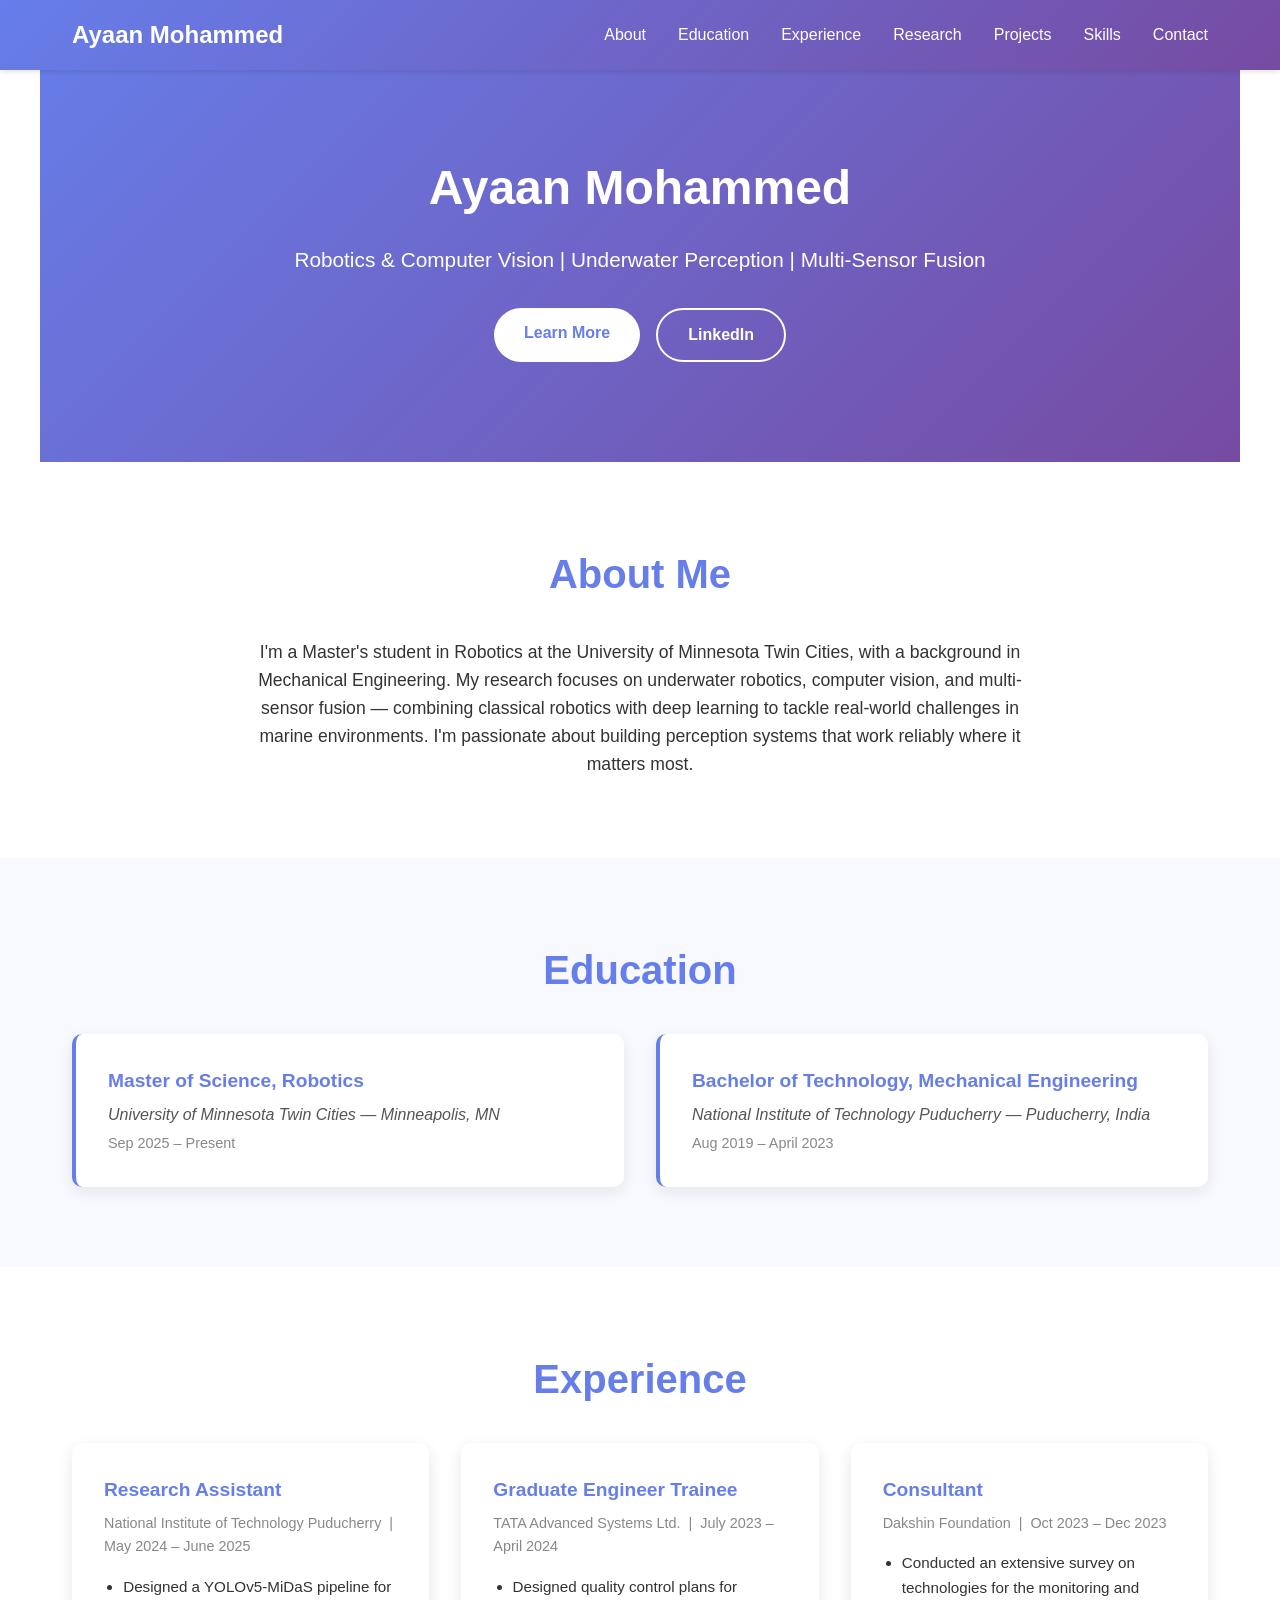
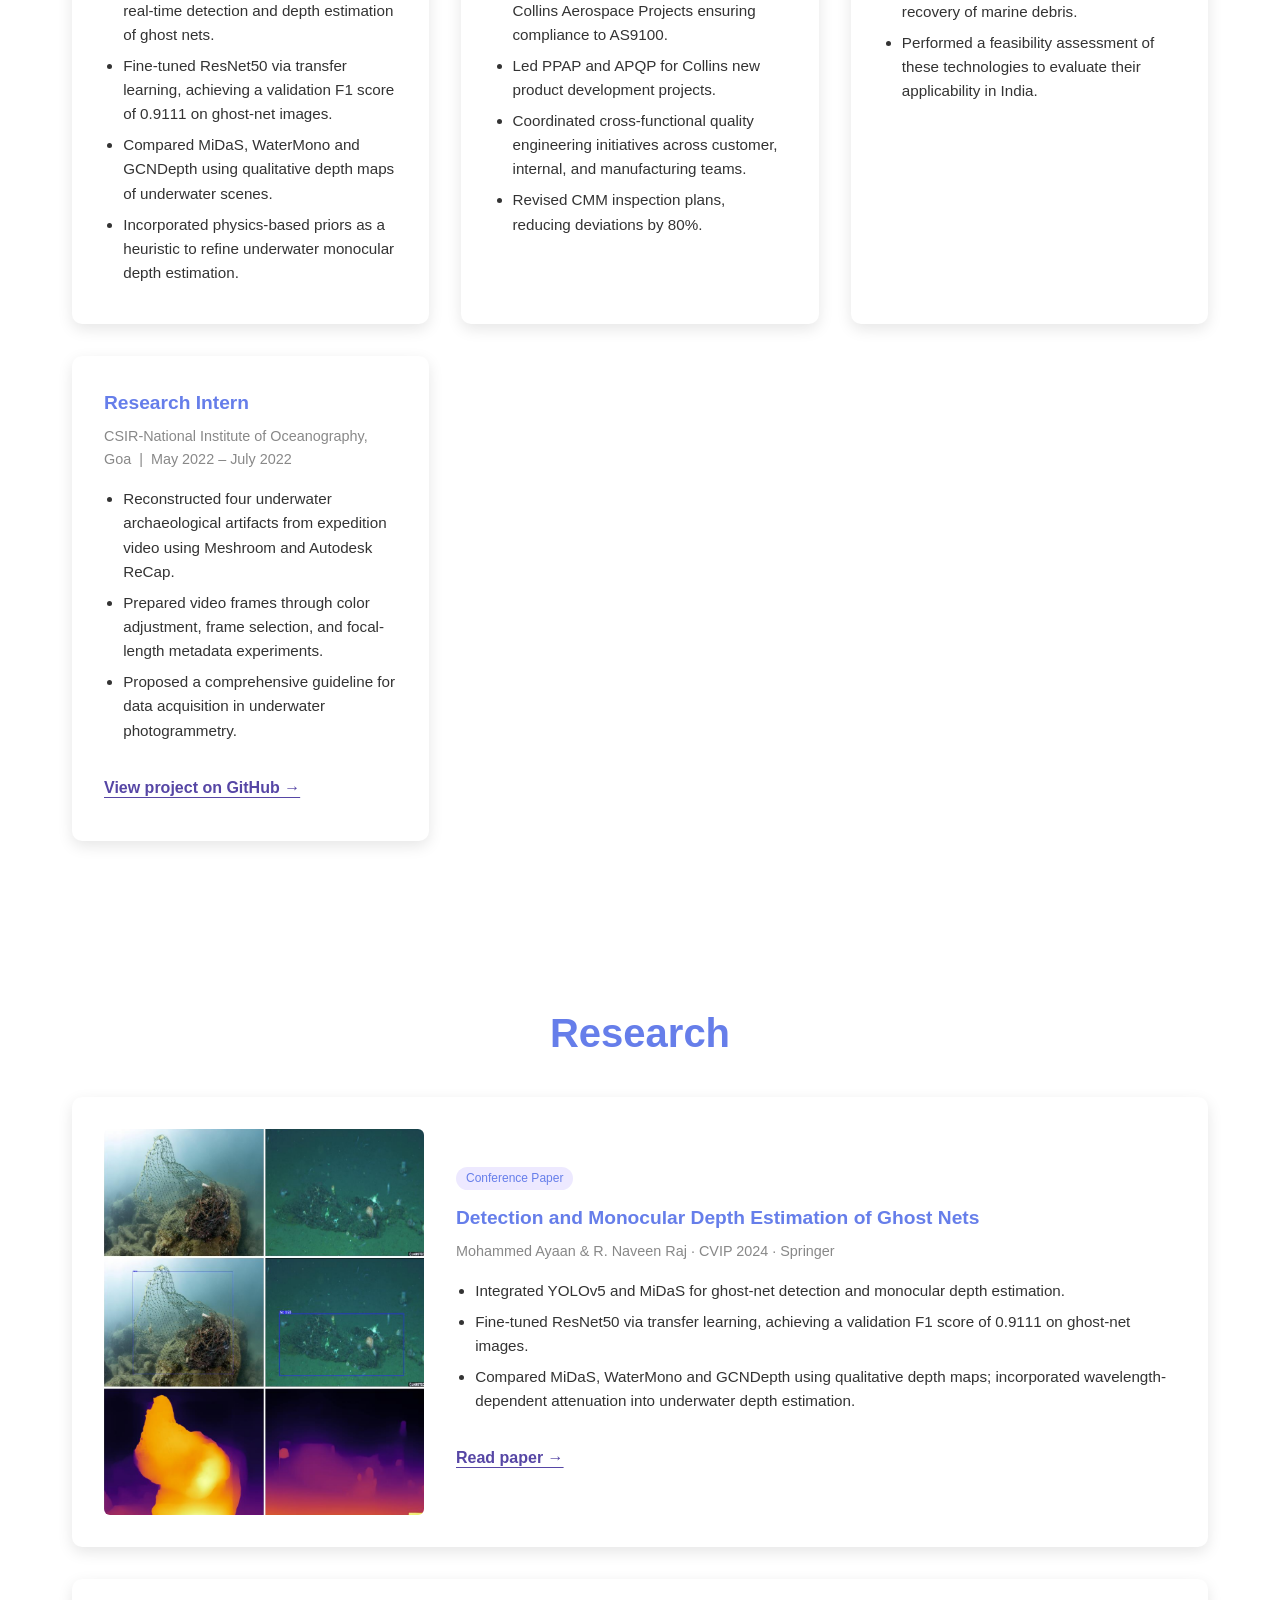
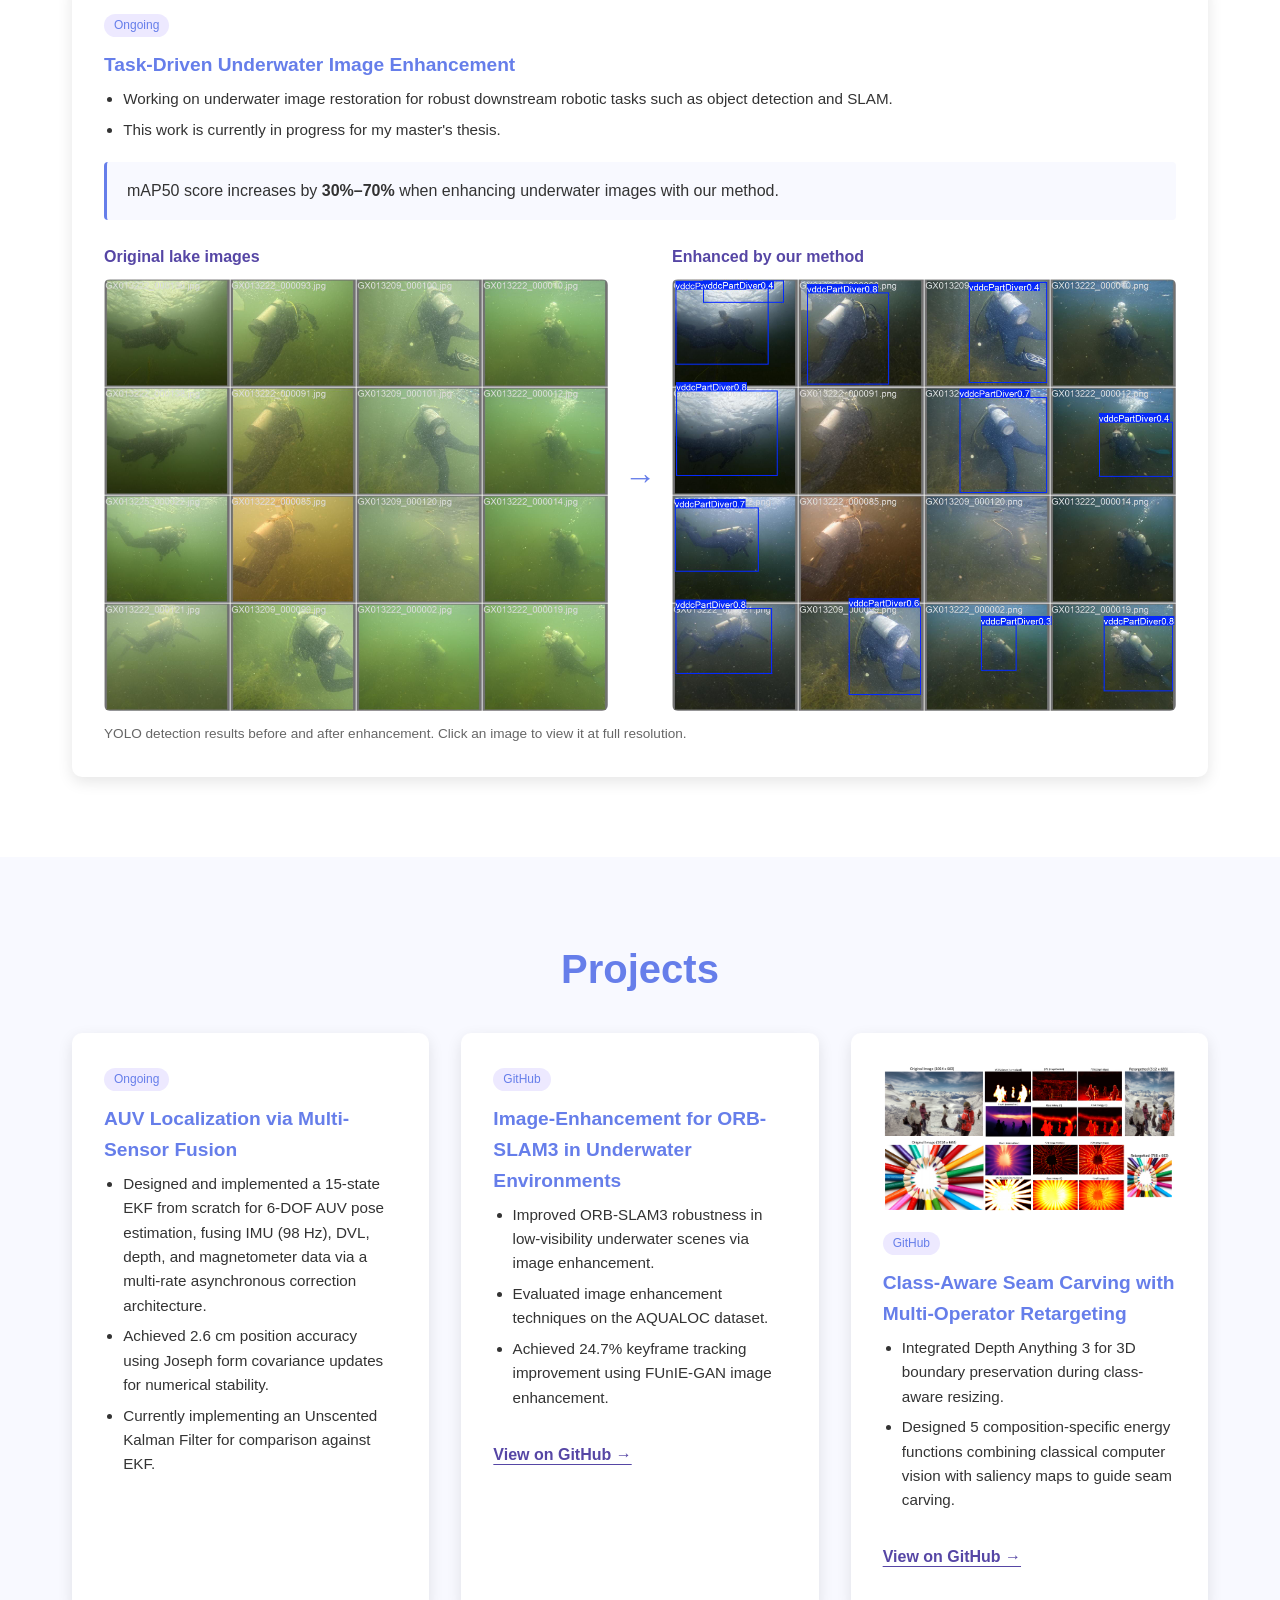
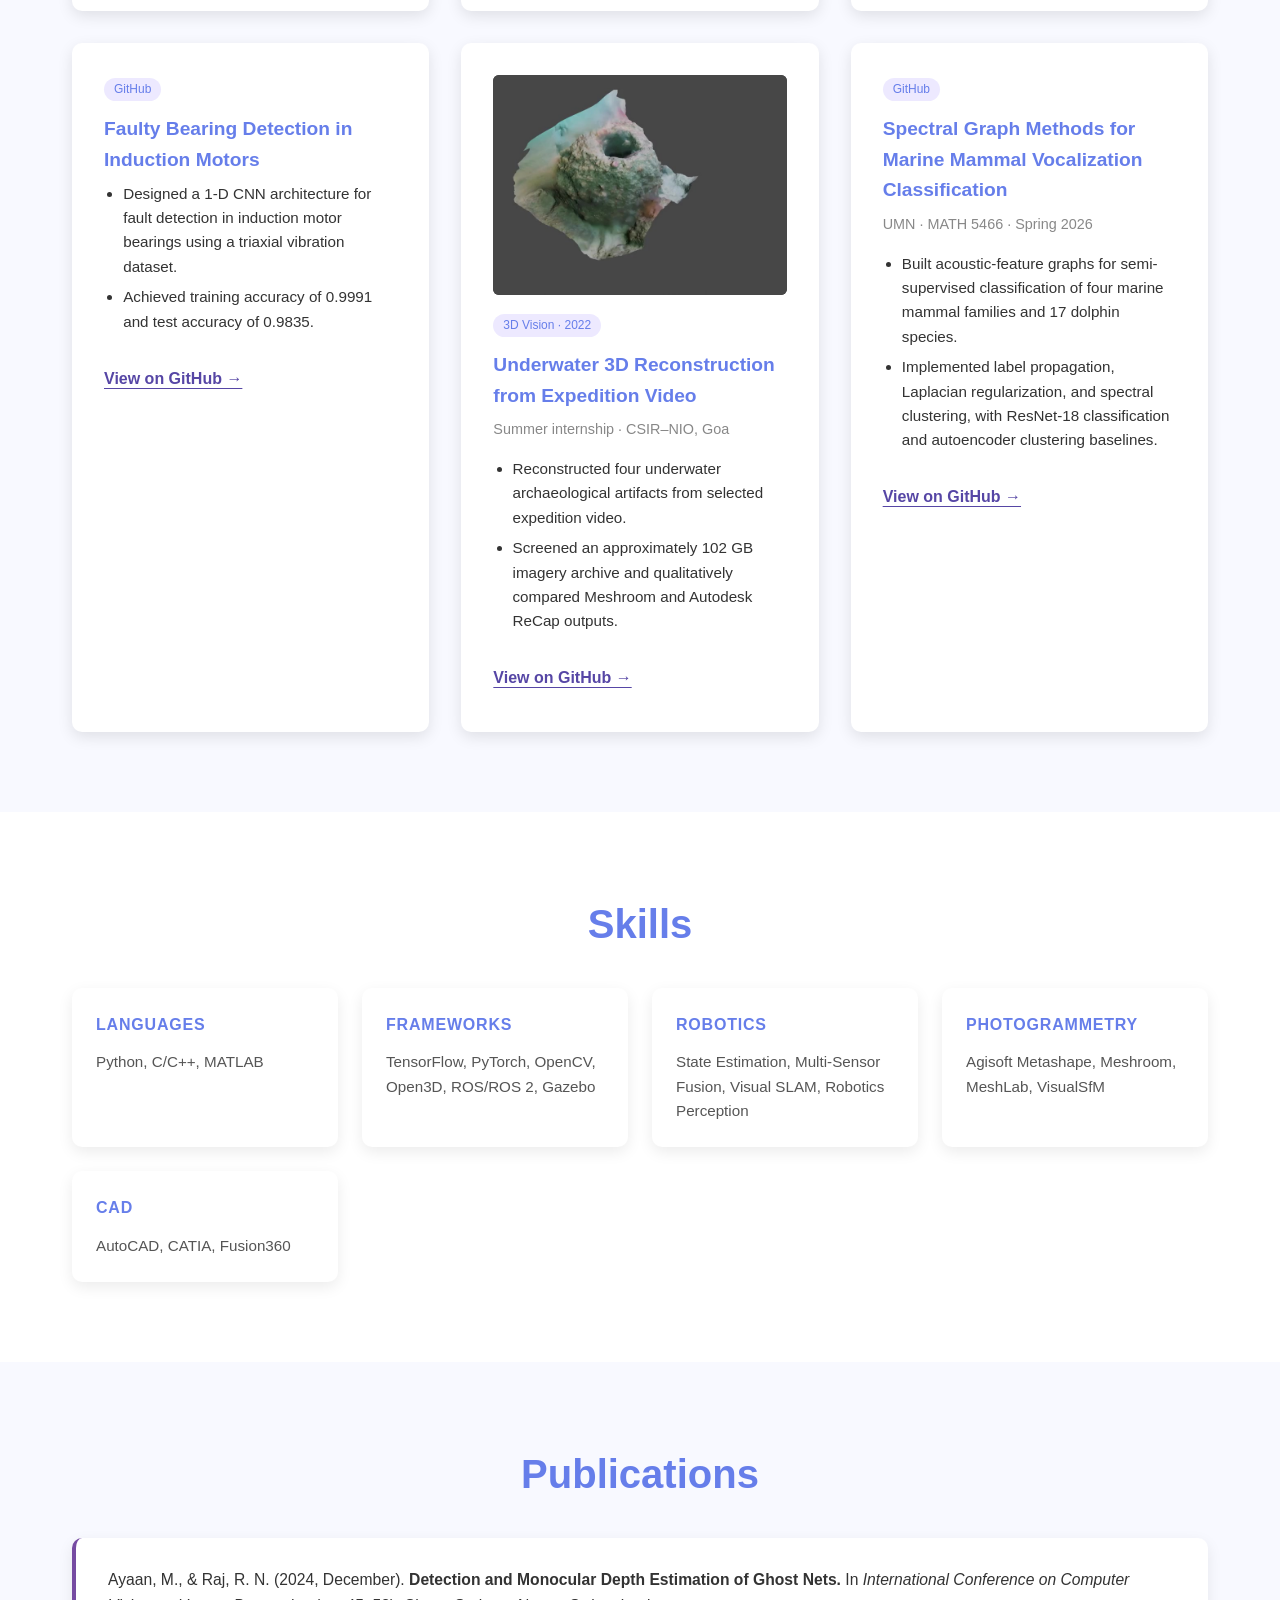
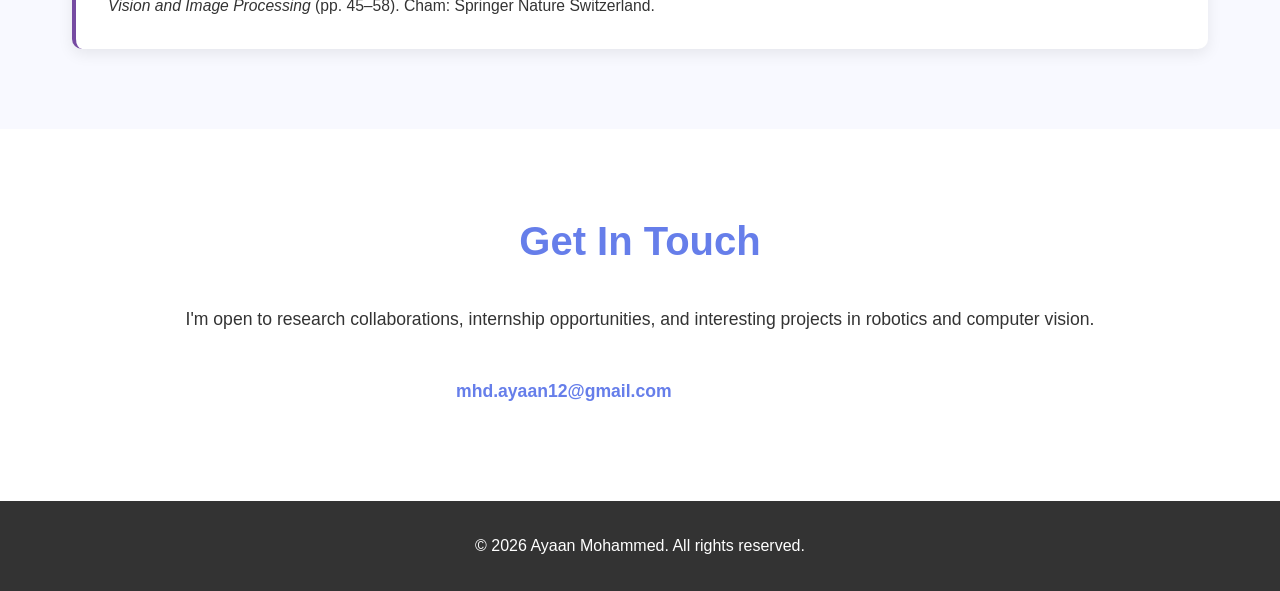
==== index.html @ 22fb7de9 "Show lake image enhancement comparison and reported mAP50 improvement" ====
<!DOCTYPE html>
<html lang="en">
<head>
    <meta charset="UTF-8">
    <meta name="viewport" content="width=device-width, initial-scale=1.0">
    <title>Ayaan Mohammed | Robotics & Computer Vision</title>
    <style>
        * {
            margin: 0;
            padding: 0;
            box-sizing: border-box;
        }

        body {
            font-family: 'Segoe UI', Tahoma, Geneva, Verdana, sans-serif;
            line-height: 1.6;
            color: #333;
        }

        header {
            background: linear-gradient(135deg, #667eea 0%, #764ba2 100%);
            color: white;
            padding: 1rem 0;
            position: fixed;
            width: 100%;
            top: 0;
            z-index: 1000;
            box-shadow: 0 2px 5px rgba(0,0,0,0.1);
        }

        nav {
            display: flex;
            justify-content: space-between;
            align-items: center;
            gap: 2rem;
            max-width: 1200px;
            margin: 0 auto;
            padding: 0 2rem;
        }

        .logo {
            font-size: 1.5rem;
            font-weight: bold;
            flex-shrink: 0;
        }

        nav ul {
            display: flex;
            flex-wrap: wrap;
            justify-content: flex-end;
            list-style: none;
            gap: 0.5rem 2rem;
        }

        nav a {
            color: white;
            text-decoration: none;
            transition: opacity 0.3s;
        }

        nav a:hover {
            opacity: 0.8;
        }

        .hero {
            background: linear-gradient(135deg, #667eea 0%, #764ba2 100%);
            color: white;
            padding: 150px 2rem 100px;
            text-align: center;
        }

        .hero h1 {
            font-size: 3rem;
            margin-bottom: 1rem;
            animation: fadeInUp 1s;
        }

        .hero p {
            font-size: 1.3rem;
            margin-bottom: 2rem;
            animation: fadeInUp 1s 0.2s both;
        }

        .hero-links {
            display: flex;
            justify-content: center;
            gap: 1rem;
            flex-wrap: wrap;
            animation: fadeInUp 1s 0.4s both;
        }

        .btn {
            display: inline-block;
            padding: 12px 30px;
            background: white;
            color: #667eea;
            text-decoration: none;
            border-radius: 50px;
            font-weight: bold;
            transition: transform 0.3s, box-shadow 0.3s;
        }

        .btn:hover {
            transform: translateY(-3px);
            box-shadow: 0 10px 20px rgba(0,0,0,0.2);
        }

        .btn-outline {
            background: transparent;
            color: white;
            border: 2px solid white;
        }

        .btn-outline:hover {
            background: white;
            color: #667eea;
        }

        section {
            max-width: 1200px;
            margin: 0 auto;
            padding: 80px 2rem;
        }

        h2 {
            font-size: 2.5rem;
            margin-bottom: 2rem;
            text-align: center;
            color: #667eea;
        }

        .section-bg {
            background: #f8f9ff;
        }

        .section-bg-inner {
            max-width: 1200px;
            margin: 0 auto;
            padding: 80px 2rem;
        }

        /* About */
        .about-text {
            text-align: center;
            font-size: 1.1rem;
            max-width: 800px;
            margin: 0 auto;
        }

        /* Education */
        .education-grid {
            display: grid;
            grid-template-columns: repeat(auto-fit, minmax(340px, 1fr));
            gap: 2rem;
            margin-top: 2rem;
        }

        .edu-card {
            background: white;
            padding: 2rem;
            border-radius: 10px;
            box-shadow: 0 5px 15px rgba(0,0,0,0.08);
            border-left: 4px solid #667eea;
        }

        .edu-card h3 {
            color: #667eea;
            font-size: 1.2rem;
            margin-bottom: 0.3rem;
        }

        .edu-card .institution {
            font-style: italic;
            color: #555;
            margin-bottom: 0.3rem;
        }

        .edu-card .date {
            color: #888;
            font-size: 0.9rem;
        }

        /* Cards */
        .cards {
            display: grid;
            grid-template-columns: repeat(auto-fit, minmax(300px, 1fr));
            gap: 2rem;
            margin-top: 2rem;
        }

        .card {
            background: white;
            padding: 2rem;
            border-radius: 10px;
            box-shadow: 0 5px 15px rgba(0,0,0,0.1);
            transition: transform 0.3s, box-shadow 0.3s;
        }

        .card:hover {
            transform: translateY(-8px);
            box-shadow: 0 15px 30px rgba(0,0,0,0.15);
        }

        #research .cards {
            grid-template-columns: minmax(0, 1fr);
        }

        .research-card {
            display: grid;
            grid-template-columns: minmax(0, 320px) minmax(0, 1fr);
            align-items: center;
            gap: 2rem;
            color: inherit;
            text-decoration: none;
        }

        .research-image {
            display: block;
            width: 100%;
            height: auto;
            border-radius: 6px;
        }

        .research-card .project-link {
            text-decoration: underline;
        }

        .research-result {
            margin-top: 1.25rem;
            padding: 1rem 1.25rem;
            border-left: 3px solid #667eea;
            border-radius: 4px;
            background: #f8f9ff;
        }

        .research-result strong {
            white-space: nowrap;
        }

        .enhancement-comparison {
            margin-top: 1.5rem;
        }

        .comparison-grid {
            display: grid;
            grid-template-columns: minmax(0, 1fr) auto minmax(0, 1fr);
            align-items: center;
            gap: 1rem;
        }

        .comparison-panel {
            min-width: 0;
        }

        .comparison-label {
            margin-bottom: 0.6rem;
            font-weight: 600;
            color: #5646a5;
        }

        .comparison-image-link, .comparison-image-link img {
            display: block;
        }

        .comparison-image-link img {
            width: 100%;
            height: auto;
            border-radius: 6px;
        }

        .comparison-arrow {
            color: #667eea;
            font-size: 2rem;
        }

        .enhancement-comparison figcaption {
            margin-top: 0.75rem;
            color: #666;
            font-size: 0.85rem;
        }

        .card h3 {
            color: #667eea;
            margin-bottom: 0.4rem;
            font-size: 1.2rem;
        }

        .card .meta {
            font-size: 0.9rem;
            color: #888;
            margin-bottom: 1rem;
        }

        .card ul {
            padding-left: 1.2rem;
            font-size: 0.95rem;
        }

        .card ul li {
            margin-bottom: 0.4rem;
        }

        .card-tag {
            display: inline-block;
            font-size: 0.75rem;
            background: #ede9ff;
            color: #667eea;
            padding: 2px 10px;
            border-radius: 20px;
            margin-bottom: 0.8rem;
        }

        [id] {
            scroll-margin-top: 100px;
        }

        .project-image {
            display: block;
            width: 100%;
            height: auto;
            aspect-ratio: 4 / 3;
            object-fit: contain;
            background: #474747;
            border-radius: 6px;
            margin-bottom: 1rem;
        }

        #seam-carving .project-image {
            aspect-ratio: auto;
            background: white;
        }

        .project-link {
            display: inline-flex;
            align-items: center;
            min-height: 44px;
            margin-top: 1rem;
            color: #5646a5;
            font-weight: 600;
            text-underline-offset: 4px;
        }

        a:focus-visible {
            outline: 3px solid #c084fc;
            outline-offset: 4px;
        }

        /* Skills */
        .skills-grid {
            display: grid;
            grid-template-columns: repeat(auto-fit, minmax(220px, 1fr));
            gap: 1.5rem;
            margin-top: 2rem;
        }

        .skill-category {
            background: white;
            padding: 1.5rem;
            border-radius: 10px;
            box-shadow: 0 5px 15px rgba(0,0,0,0.08);
        }

        .skill-category h4 {
            color: #667eea;
            margin-bottom: 0.8rem;
            font-size: 1rem;
            text-transform: uppercase;
            letter-spacing: 0.05em;
        }

        .skill-category p {
            font-size: 0.95rem;
            color: #555;
        }

        /* Publications */
        .pub-card {
            background: white;
            padding: 1.8rem 2rem;
            border-radius: 10px;
            box-shadow: 0 5px 15px rgba(0,0,0,0.08);
            border-left: 4px solid #764ba2;
            margin-top: 1.5rem;
        }

        .pub-card p {
            font-size: 0.98rem;
            line-height: 1.7;
        }

        /* Contact */
        .contact-center {
            text-align: center;
            font-size: 1.1rem;
        }

        .contact-links {
            display: flex;
            justify-content: center;
            gap: 1rem;
            margin-top: 2rem;
            flex-wrap: wrap;
        }

        footer {
            background: #333;
            color: white;
            text-align: center;
            padding: 2rem;
            margin-top: 0;
        }

        @keyframes fadeInUp {
            from {
                opacity: 0;
                transform: translateY(30px);
            }
            to {
                opacity: 1;
                transform: translateY(0);
            }
        }

        @media (max-width: 900px) {
            .research-card {
                grid-template-columns: minmax(0, 1fr);
            }

            .research-image {
                max-width: 380px;
                margin-inline: auto;
            }
        }

        @media (max-width: 768px) {
            .hero h1 {
                font-size: 2rem;
            }

            nav ul {
                gap: 0.4rem 1rem;
                font-size: 0.9rem;
                flex-wrap: wrap;
                justify-content: center;
            }

            nav {
                flex-direction: column;
                gap: 0.5rem;
                padding: 0 1rem;
            }

            [id] {
                scroll-margin-top: 150px;
            }

            .hero {
                padding-top: 180px;
            }
        }

        @media (max-width: 600px) {
            .cards, .education-grid {
                grid-template-columns: minmax(0, 1fr);
            }

            .comparison-grid {
                grid-template-columns: minmax(0, 1fr);
            }

            .comparison-arrow {
                justify-self: center;
                transform: rotate(90deg);
                line-height: 1;
            }

            .card {
                padding: 1.5rem;
            }
        }

        @media (prefers-reduced-motion: reduce) {
            .hero h1, .hero p, .hero-links {
                animation: none;
            }

            .card, .btn {
                transition: none;
            }
        }
    </style>
</head>
<body>
    <header>
        <nav>
            <div class="logo">Ayaan Mohammed</div>
            <ul>
                <li><a href="#about">About</a></li>
                <li><a href="#education">Education</a></li>
                <li><a href="#experience">Experience</a></li>
                <li><a href="#research">Research</a></li>
                <li><a href="#projects">Projects</a></li>
                <li><a href="#skills">Skills</a></li>
                <li><a href="#contact">Contact</a></li>
            </ul>
        </nav>
    </header>

    <section class="hero">
        <h1>Ayaan Mohammed</h1>
        <p>Robotics &amp; Computer Vision | Underwater Perception | Multi-Sensor Fusion</p>
        <div class="hero-links">
            <a href="#about" class="btn">Learn More</a>
            <a href="https://linkedin.com/in/ayaan12" class="btn btn-outline" target="_blank">LinkedIn</a>
        </div>
    </section>

    <section id="about">
        <h2>About Me</h2>
        <p class="about-text">
            I'm a Master's student in Robotics at the University of Minnesota Twin Cities, with a background in Mechanical Engineering. My research focuses on underwater robotics, computer vision, and multi-sensor fusion — combining classical robotics with deep learning to tackle real-world challenges in marine environments. I'm passionate about building perception systems that work reliably where it matters most.
        </p>
    </section>

    <div class="section-bg">
        <div class="section-bg-inner" id="education">
            <h2>Education</h2>
            <div class="education-grid">
                <div class="edu-card">
                    <h3>Master of Science, Robotics</h3>
                    <p class="institution">University of Minnesota Twin Cities &mdash; Minneapolis, MN</p>
                    <p class="date">Sep 2025 &ndash; Present</p>
                </div>
                <div class="edu-card">
                    <h3>Bachelor of Technology, Mechanical Engineering</h3>
                    <p class="institution">National Institute of Technology Puducherry &mdash; Puducherry, India</p>
                    <p class="date">Aug 2019 &ndash; April 2023</p>
                </div>
            </div>
        </div>
    </div>

    <section id="experience">
        <h2>Experience</h2>
        <div class="cards">
            <div class="card">
                <h3>Research Assistant</h3>
                <p class="meta">National Institute of Technology Puducherry &nbsp;|&nbsp; May 2024 &ndash; June 2025</p>
                <ul>
                    <li>Designed a YOLOv5-MiDaS pipeline for real-time detection and depth estimation of ghost nets.</li>
                    <li>Fine-tuned ResNet50 via transfer learning, achieving a validation F1 score of 0.9111 on ghost-net images.</li>
                    <li>Compared MiDaS, WaterMono and GCNDepth using qualitative depth maps of underwater scenes.</li>
                    <li>Incorporated physics-based priors as a heuristic to refine underwater monocular depth estimation.</li>
                </ul>
            </div>
            <div class="card">
                <h3>Graduate Engineer Trainee</h3>
                <p class="meta">TATA Advanced Systems Ltd. &nbsp;|&nbsp; July 2023 &ndash; April 2024</p>
                <ul>
                    <li>Designed quality control plans for Collins Aerospace Projects ensuring compliance to AS9100.</li>
                    <li>Led PPAP and APQP for Collins new product development projects.</li>
                    <li>Coordinated cross-functional quality engineering initiatives across customer, internal, and manufacturing teams.</li>
                    <li>Revised CMM inspection plans, reducing deviations by 80%.</li>
                </ul>
            </div>
            <div class="card">
                <h3>Consultant</h3>
                <p class="meta">Dakshin Foundation &nbsp;|&nbsp; Oct 2023 &ndash; Dec 2023</p>
                <ul>
                    <li>Conducted an extensive survey on technologies for the monitoring and recovery of marine debris.</li>
                    <li>Performed a feasibility assessment of these technologies to evaluate their applicability in India.</li>
                </ul>
            </div>
            <div class="card">
                <h3>Research Intern</h3>
                <p class="meta">CSIR-National Institute of Oceanography, Goa &nbsp;|&nbsp; May 2022 &ndash; July 2022</p>
                <ul>
                    <li>Reconstructed four underwater archaeological artifacts from expedition video using Meshroom and Autodesk ReCap.</li>
                    <li>Prepared video frames through color adjustment, frame selection, and focal-length metadata experiments.</li>
                    <li>Proposed a comprehensive guideline for data acquisition in underwater photogrammetry.</li>
                </ul>
                <a class="project-link" href="https://github.com/mohammedayaanpb/underwater-photogrammetry">View project on GitHub &rarr;</a>
            </div>
        </div>
    </section>

    <section id="research" aria-labelledby="research-heading">
        <h2 id="research-heading">Research</h2>
        <div class="cards">
            <a class="card research-card" href="https://link.springer.com/chapter/10.1007/978-3-031-93703-3_4" aria-labelledby="ghost-nets-title">
                <img class="research-image" src="assets/research/ghost-net-detection-depth.png" alt="Two underwater ghost-net examples showing the original images, detection bounding boxes, and monocular depth maps" width="927" height="1117" loading="lazy" decoding="async">
                <div class="research-content">
                    <span class="card-tag">Conference Paper</span>
                    <h3 id="ghost-nets-title">Detection and Monocular Depth Estimation of Ghost Nets</h3>
                    <p class="meta">Mohammed Ayaan &amp; R. Naveen Raj &middot; CVIP 2024 &middot; Springer</p>
                    <ul>
                        <li>Integrated YOLOv5 and MiDaS for ghost-net detection and monocular depth estimation.</li>
                        <li>Fine-tuned ResNet50 via transfer learning, achieving a validation F1 score of 0.9111 on ghost-net images.</li>
                        <li>Compared MiDaS, WaterMono and GCNDepth using qualitative depth maps; incorporated wavelength-dependent attenuation into underwater depth estimation.</li>
                    </ul>
                    <span class="project-link">Read paper &rarr;</span>
                </div>
            </a>
            <article class="card" id="task-driven-underwater-enhancement" aria-labelledby="task-driven-enhancement-title">
                <span class="card-tag">Ongoing</span>
                <h3 id="task-driven-enhancement-title">Task-Driven Underwater Image Enhancement</h3>
                <ul>
                    <li>Working on underwater image restoration for robust downstream robotic tasks such as object detection and SLAM.</li>
                    <li>This work is currently in progress for my master's thesis.</li>
                </ul>
                <p class="research-result">mAP50 score increases by <strong>30%&ndash;70%</strong> when enhancing underwater images with our method.</p>
                <figure class="enhancement-comparison" aria-label="Lake image enhancement comparison">
                    <div class="comparison-grid">
                        <div class="comparison-panel">
                            <p class="comparison-label">Original lake images</p>
                            <a class="comparison-image-link" href="assets/research/task-driven-enhancement/lake-before.jpg" aria-label="View original lake detection results at full resolution">
                                <img src="assets/research/task-driven-enhancement/lake-before.jpg" alt="YOLO prediction mosaic of 16 original lake images showing divers in green, low-visibility water" width="1920" height="1648" loading="lazy" decoding="async">
                            </a>
                        </div>
                        <span class="comparison-arrow" aria-hidden="true">&rarr;</span>
                        <div class="comparison-panel">
                            <p class="comparison-label">Enhanced by our method</p>
                            <a class="comparison-image-link" href="assets/research/task-driven-enhancement/lake-enhanced.jpg" aria-label="View enhanced lake detection results at full resolution">
                                <img src="assets/research/task-driven-enhancement/lake-enhanced.jpg" alt="YOLO prediction mosaic of the same 16 lake images after enhancement, with diver detection boxes" width="1920" height="1648" loading="lazy" decoding="async">
                            </a>
                        </div>
                    </div>
                    <figcaption>YOLO detection results before and after enhancement. Click an image to view it at full resolution.</figcaption>
                </figure>
            </article>
        </div>
    </section>

    <div class="section-bg">
        <div class="section-bg-inner" id="projects">
            <h2>Projects</h2>
            <div class="cards">
                <div class="card">
                    <span class="card-tag">Ongoing</span>
                    <h3>AUV Localization via Multi-Sensor Fusion</h3>
                    <ul>
                        <li>Designed and implemented a 15-state EKF from scratch for 6-DOF AUV pose estimation, fusing IMU (98 Hz), DVL, depth, and magnetometer data via a multi-rate asynchronous correction architecture.</li>
                        <li>Achieved 2.6 cm position accuracy using Joseph form covariance updates for numerical stability.</li>
                        <li>Currently implementing an Unscented Kalman Filter for comparison against EKF.</li>
                    </ul>
                </div>
                <div class="card">
                    <span class="card-tag">GitHub</span>
                    <h3>Image-Enhancement for ORB-SLAM3 in Underwater Environments</h3>
                    <ul>
                        <li>Improved ORB-SLAM3 robustness in low-visibility underwater scenes via image enhancement.</li>
                        <li>Evaluated image enhancement techniques on the AQUALOC dataset.</li>
                        <li>Achieved 24.7% keyframe tracking improvement using FUnIE-GAN image enhancement.</li>
                    </ul>
                    <a class="project-link" href="https://github.com/mohammedayaanpb/ORB_SLAM3_AQUALOC">View on GitHub &rarr;</a>
                </div>
                <div class="card" id="seam-carving">
                    <a href="https://github.com/mohammedayaanpb/Class-aware-seam-carving-for-content-aware-image-retargeting" aria-label="View the class-aware seam carving project on GitHub">
                        <img class="project-image" src="assets/seam-carving/retargeting-results.png" alt="Mountain and colored-pencil images with saliency, depth, gradient, and energy maps alongside the retargeted results" width="1630" height="823" loading="lazy" decoding="async">
                    </a>
                    <span class="card-tag">GitHub</span>
                    <h3>Class-Aware Seam Carving with Multi-Operator Retargeting</h3>
                    <ul>
                        <li>Integrated Depth Anything 3 for 3D boundary preservation during class-aware resizing.</li>
                        <li>Designed 5 composition-specific energy functions combining classical computer vision with saliency maps to guide seam carving.</li>
                    </ul>
                    <a class="project-link" href="https://github.com/mohammedayaanpb/Class-aware-seam-carving-for-content-aware-image-retargeting">View on GitHub &rarr;</a>
                </div>
                <div class="card">
                    <span class="card-tag">GitHub</span>
                    <h3>Faulty Bearing Detection in Induction Motors</h3>
                    <ul>
                        <li>Designed a 1-D CNN architecture for fault detection in induction motor bearings using a triaxial vibration dataset.</li>
                        <li>Achieved training accuracy of 0.9991 and test accuracy of 0.9835.</li>
                    </ul>
                    <a class="project-link" href="https://github.com/mohammedayaanpb/Faulty-Bearing-Detection-in-Induction-Motors-Using-Triaxial-Vibration-Dataset">View on GitHub &rarr;</a>
                </div>
                <article class="card" id="underwater-photogrammetry">
                    <a href="https://github.com/mohammedayaanpb/underwater-photogrammetry" aria-label="View the underwater photogrammetry project on GitHub">
                        <img class="project-image" src="assets/underwater-photogrammetry/artifact-3.jpg" alt="Textured 3D reconstruction of an underwater archaeological artifact with a central opening" width="720" height="540" loading="lazy" decoding="async">
                    </a>
                    <span class="card-tag">3D Vision &middot; 2022</span>
                    <h3>Underwater 3D Reconstruction from Expedition Video</h3>
                    <p class="meta">Summer internship &middot; CSIR&ndash;NIO, Goa</p>
                    <ul>
                        <li>Reconstructed four underwater archaeological artifacts from selected expedition video.</li>
                        <li>Screened an approximately 102 GB imagery archive and qualitatively compared Meshroom and Autodesk ReCap outputs.</li>
                    </ul>
                    <a class="project-link" href="https://github.com/mohammedayaanpb/underwater-photogrammetry">View on GitHub &rarr;</a>
                </article>
                <article class="card" id="marine-mammal-classification">
                    <span class="card-tag">GitHub</span>
                    <h3>Spectral Graph Methods for Marine Mammal Vocalization Classification</h3>
                    <p class="meta">UMN &middot; MATH 5466 &middot; Spring 2026</p>
                    <ul>
                        <li>Built acoustic-feature graphs for semi-supervised classification of four marine mammal families and 17 dolphin species.</li>
                        <li>Implemented label propagation, Laplacian regularization, and spectral clustering, with ResNet-18 classification and autoencoder clustering baselines.</li>
                    </ul>
                    <a class="project-link" href="https://github.com/mohammedayaanpb/Spectral-Graph-Methods-for-Marine-Mammal-Vocalization-Classification">View on GitHub &rarr;</a>
                </article>
            </div>
        </div>
    </div>

    <section id="skills">
        <h2>Skills</h2>
        <div class="skills-grid">
            <div class="skill-category">
                <h4>Languages</h4>
                <p>Python, C/C++, MATLAB</p>
            </div>
            <div class="skill-category">
                <h4>Frameworks</h4>
                <p>TensorFlow, PyTorch, OpenCV, Open3D, ROS/ROS 2, Gazebo</p>
            </div>
            <div class="skill-category">
                <h4>Robotics</h4>
                <p>State Estimation, Multi-Sensor Fusion, Visual SLAM, Robotics Perception</p>
            </div>
            <div class="skill-category">
                <h4>Photogrammetry</h4>
                <p>Agisoft Metashape, Meshroom, MeshLab, VisualSfM</p>
            </div>
            <div class="skill-category">
                <h4>CAD</h4>
                <p>AutoCAD, CATIA, Fusion360</p>
            </div>
        </div>
    </section>

    <div class="section-bg">
        <div class="section-bg-inner" id="publications">
            <h2>Publications</h2>
            <div class="pub-card">
                <p>
                    Ayaan, M., &amp; Raj, R. N. (2024, December). <strong>Detection and Monocular Depth Estimation of Ghost Nets.</strong>
                    In <em>International Conference on Computer Vision and Image Processing</em> (pp. 45&ndash;58). Cham: Springer Nature Switzerland.
                </p>
            </div>
        </div>
    </div>

    <section id="contact">
        <h2>Get In Touch</h2>
        <div class="contact-center">
            <p>I'm open to research collaborations, internship opportunities, and interesting projects in robotics and computer vision.</p>
            <div class="contact-links">
                <a href="mailto:mhd.ayaan12@gmail.com" class="btn">mhd.ayaan12@gmail.com</a>
                <a href="https://linkedin.com/in/ayaan12" class="btn btn-outline" target="_blank">LinkedIn</a>
            </div>
        </div>
    </section>

    <footer>
        <p>&copy; 2026 Ayaan Mohammed. All rights reserved.</p>
    </footer>
</body>
</html>
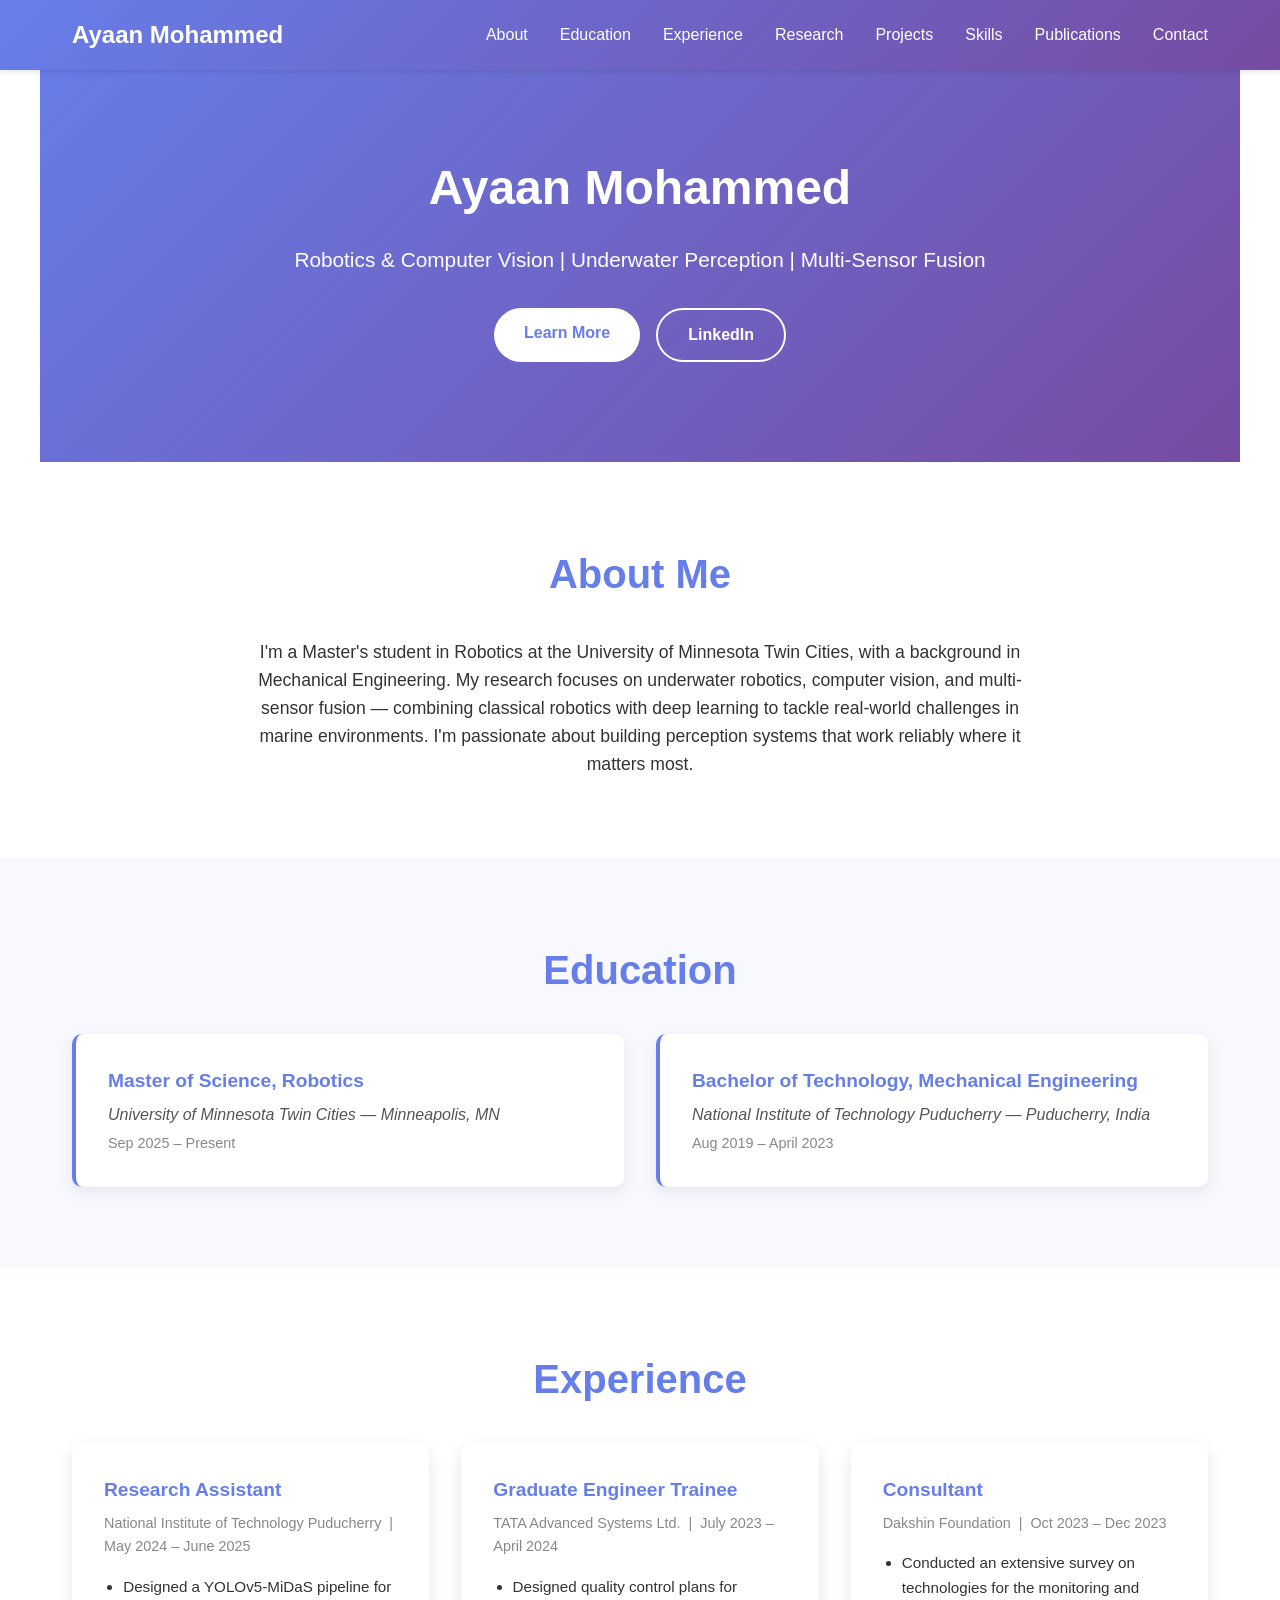
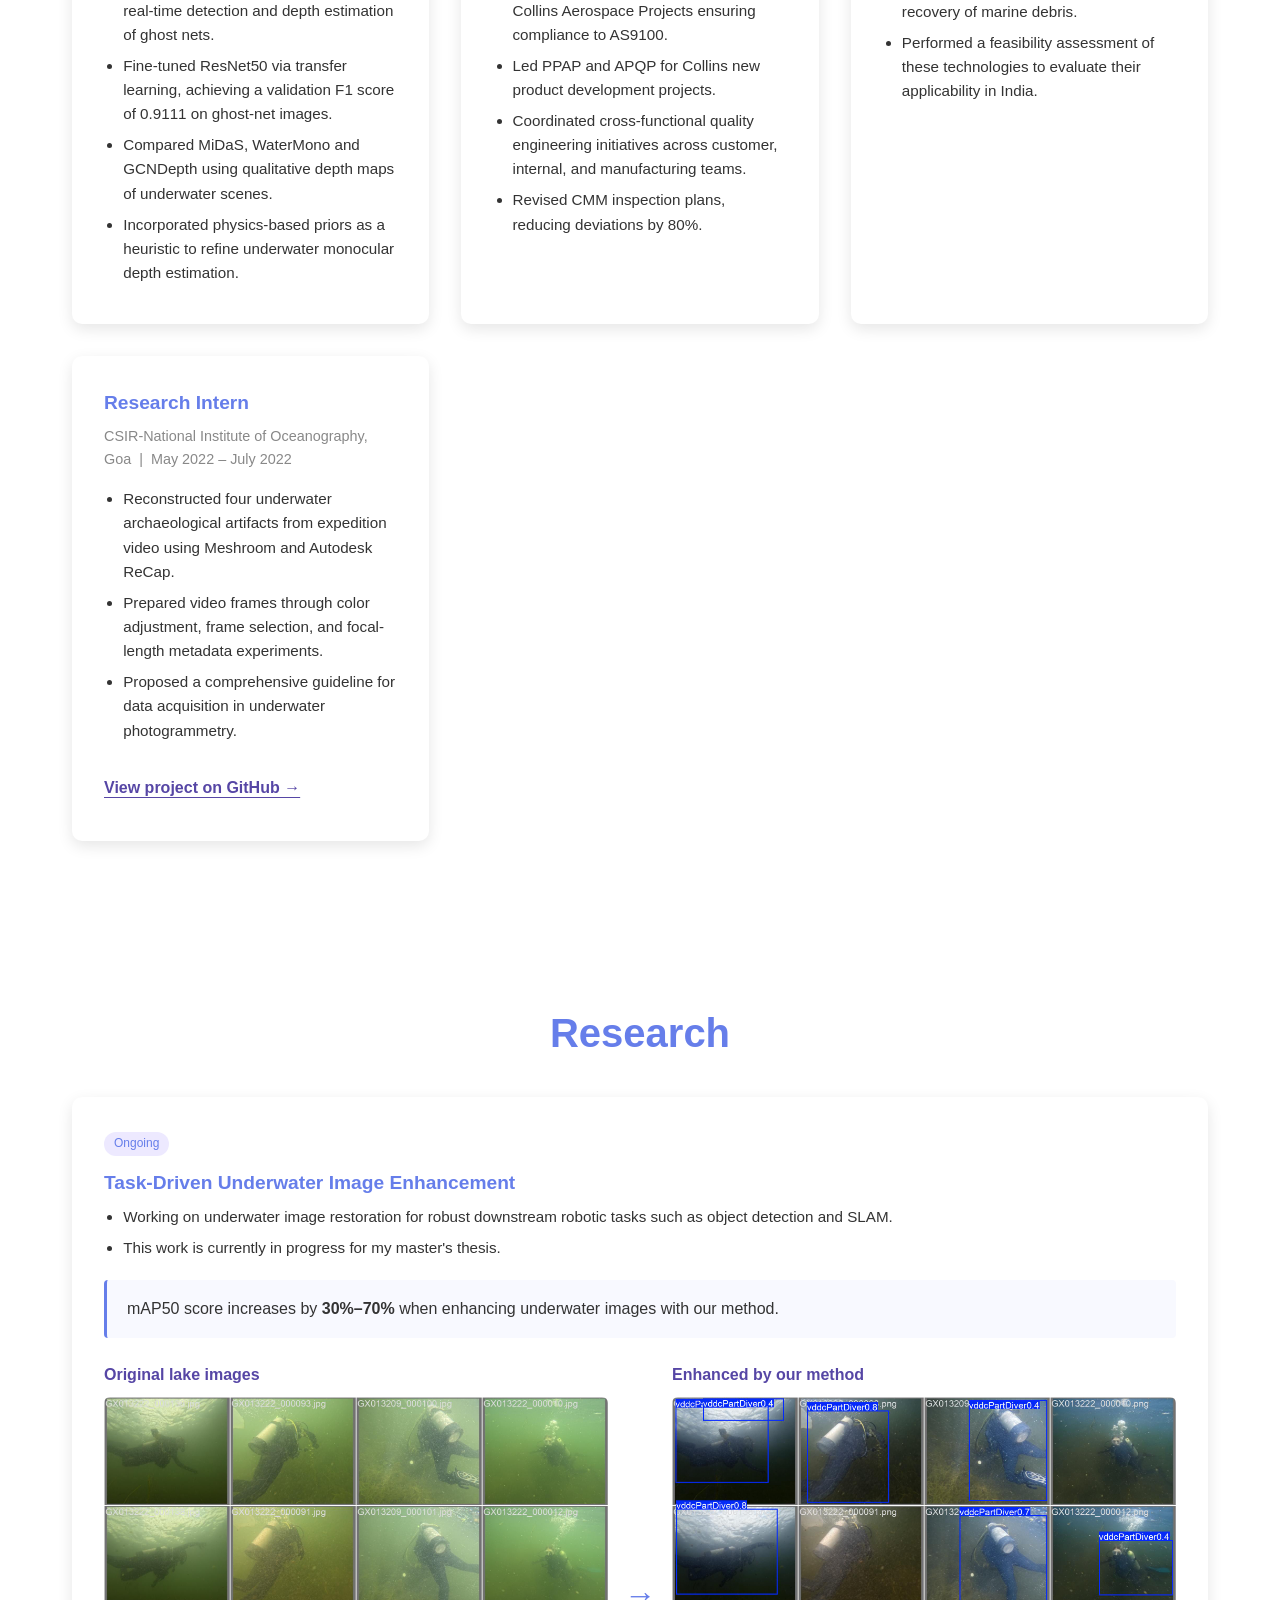
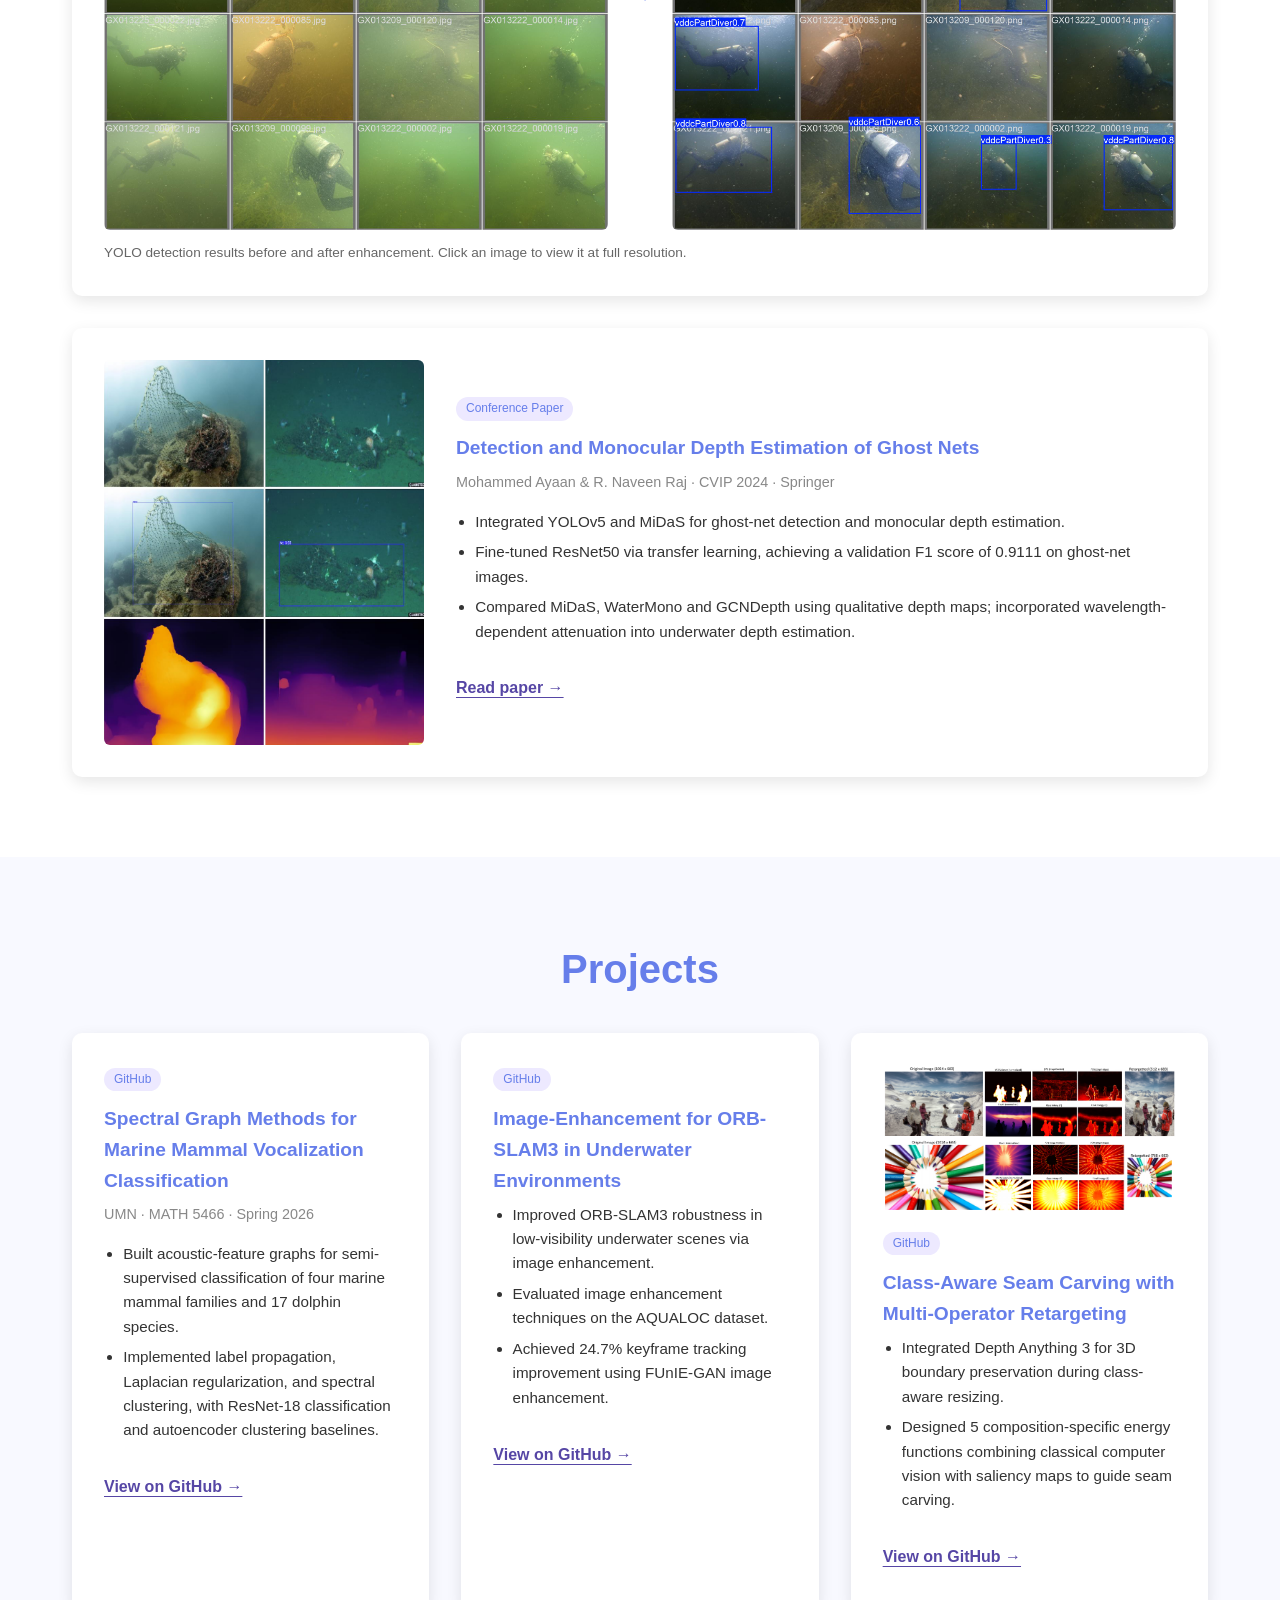
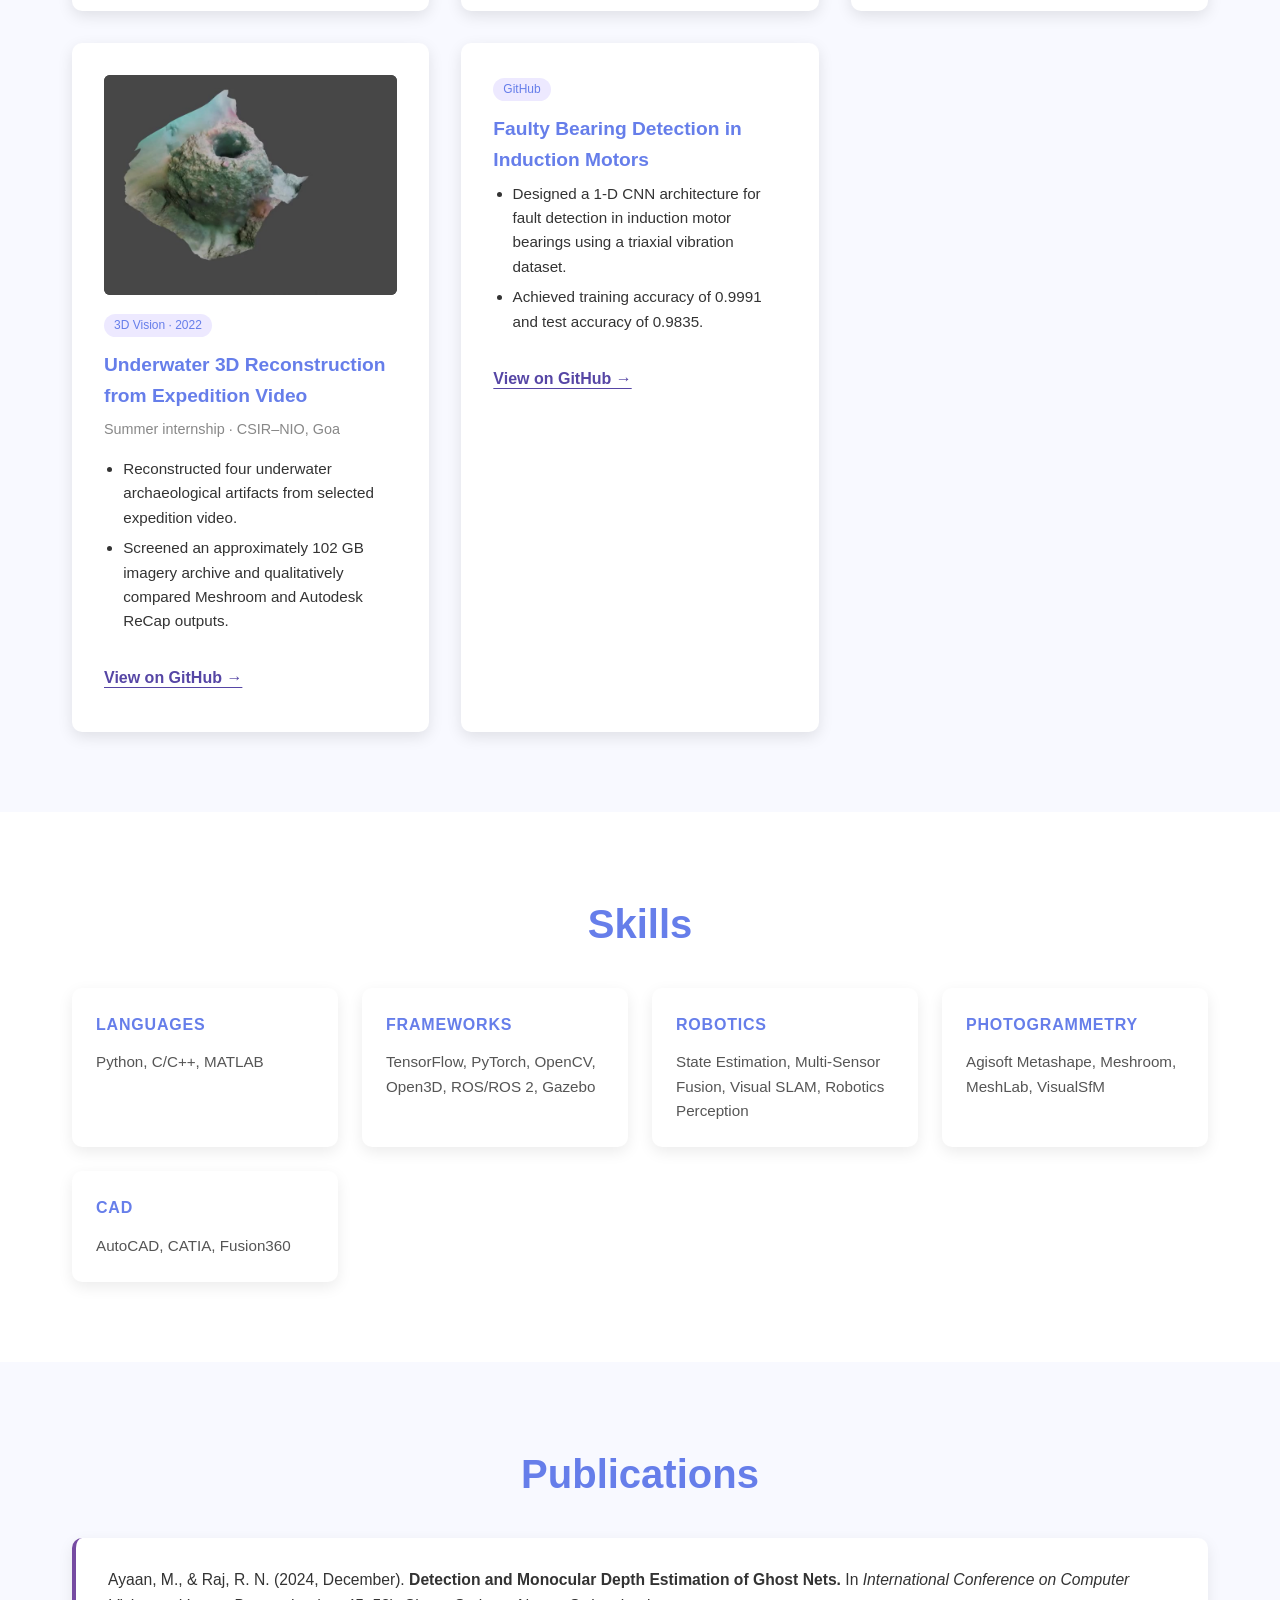
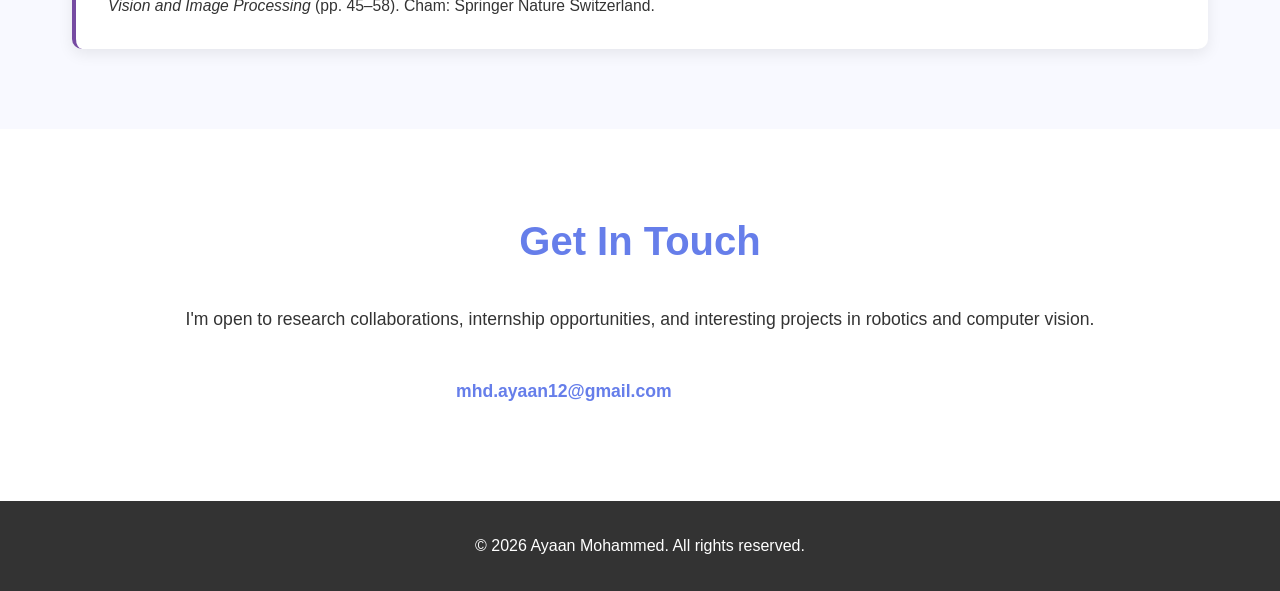
==== commit a6f5cb23: "Reorder research and projects and remove AUV localization card" ====
--- a/index.html
+++ b/index.html
@@ -501,6 +501,7 @@
                 <li><a href="#research">Research</a></li>
                 <li><a href="#projects">Projects</a></li>
                 <li><a href="#skills">Skills</a></li>
+                <li><a href="#publications">Publications</a></li>
                 <li><a href="#contact">Contact</a></li>
             </ul>
         </nav>
@@ -587,20 +588,6 @@
     <section id="research" aria-labelledby="research-heading">
         <h2 id="research-heading">Research</h2>
         <div class="cards">
-            <a class="card research-card" href="https://link.springer.com/chapter/10.1007/978-3-031-93703-3_4" aria-labelledby="ghost-nets-title">
-                <img class="research-image" src="assets/research/ghost-net-detection-depth.png" alt="Two underwater ghost-net examples showing the original images, detection bounding boxes, and monocular depth maps" width="927" height="1117" loading="lazy" decoding="async">
-                <div class="research-content">
-                    <span class="card-tag">Conference Paper</span>
-                    <h3 id="ghost-nets-title">Detection and Monocular Depth Estimation of Ghost Nets</h3>
-                    <p class="meta">Mohammed Ayaan &amp; R. Naveen Raj &middot; CVIP 2024 &middot; Springer</p>
-                    <ul>
-                        <li>Integrated YOLOv5 and MiDaS for ghost-net detection and monocular depth estimation.</li>
-                        <li>Fine-tuned ResNet50 via transfer learning, achieving a validation F1 score of 0.9111 on ghost-net images.</li>
-                        <li>Compared MiDaS, WaterMono and GCNDepth using qualitative depth maps; incorporated wavelength-dependent attenuation into underwater depth estimation.</li>
-                    </ul>
-                    <span class="project-link">Read paper &rarr;</span>
-                </div>
-            </a>
             <article class="card" id="task-driven-underwater-enhancement" aria-labelledby="task-driven-enhancement-title">
                 <span class="card-tag">Ongoing</span>
                 <h3 id="task-driven-enhancement-title">Task-Driven Underwater Image Enhancement</h3>
@@ -628,6 +615,20 @@
                     <figcaption>YOLO detection results before and after enhancement. Click an image to view it at full resolution.</figcaption>
                 </figure>
             </article>
+            <a class="card research-card" href="https://link.springer.com/chapter/10.1007/978-3-031-93703-3_4" aria-labelledby="ghost-nets-title">
+                <img class="research-image" src="assets/research/ghost-net-detection-depth.png" alt="Two underwater ghost-net examples showing the original images, detection bounding boxes, and monocular depth maps" width="927" height="1117" loading="lazy" decoding="async">
+                <div class="research-content">
+                    <span class="card-tag">Conference Paper</span>
+                    <h3 id="ghost-nets-title">Detection and Monocular Depth Estimation of Ghost Nets</h3>
+                    <p class="meta">Mohammed Ayaan &amp; R. Naveen Raj &middot; CVIP 2024 &middot; Springer</p>
+                    <ul>
+                        <li>Integrated YOLOv5 and MiDaS for ghost-net detection and monocular depth estimation.</li>
+                        <li>Fine-tuned ResNet50 via transfer learning, achieving a validation F1 score of 0.9111 on ghost-net images.</li>
+                        <li>Compared MiDaS, WaterMono and GCNDepth using qualitative depth maps; incorporated wavelength-dependent attenuation into underwater depth estimation.</li>
+                    </ul>
+                    <span class="project-link">Read paper &rarr;</span>
+                </div>
+            </a>
         </div>
     </section>
 
@@ -635,15 +636,16 @@
         <div class="section-bg-inner" id="projects">
             <h2>Projects</h2>
             <div class="cards">
-                <div class="card">
-                    <span class="card-tag">Ongoing</span>
-                    <h3>AUV Localization via Multi-Sensor Fusion</h3>
+                <article class="card" id="marine-mammal-classification">
+                    <span class="card-tag">GitHub</span>
+                    <h3>Spectral Graph Methods for Marine Mammal Vocalization Classification</h3>
+                    <p class="meta">UMN &middot; MATH 5466 &middot; Spring 2026</p>
                     <ul>
-                        <li>Designed and implemented a 15-state EKF from scratch for 6-DOF AUV pose estimation, fusing IMU (98 Hz), DVL, depth, and magnetometer data via a multi-rate asynchronous correction architecture.</li>
-                        <li>Achieved 2.6 cm position accuracy using Joseph form covariance updates for numerical stability.</li>
-                        <li>Currently implementing an Unscented Kalman Filter for comparison against EKF.</li>
+                        <li>Built acoustic-feature graphs for semi-supervised classification of four marine mammal families and 17 dolphin species.</li>
+                        <li>Implemented label propagation, Laplacian regularization, and spectral clustering, with ResNet-18 classification and autoencoder clustering baselines.</li>
                     </ul>
-                </div>
+                    <a class="project-link" href="https://github.com/mohammedayaanpb/Spectral-Graph-Methods-for-Marine-Mammal-Vocalization-Classification">View on GitHub &rarr;</a>
+                </article>
                 <div class="card">
                     <span class="card-tag">GitHub</span>
                     <h3>Image-Enhancement for ORB-SLAM3 in Underwater Environments</h3>
@@ -666,15 +668,6 @@
                     </ul>
                     <a class="project-link" href="https://github.com/mohammedayaanpb/Class-aware-seam-carving-for-content-aware-image-retargeting">View on GitHub &rarr;</a>
                 </div>
-                <div class="card">
-                    <span class="card-tag">GitHub</span>
-                    <h3>Faulty Bearing Detection in Induction Motors</h3>
-                    <ul>
-                        <li>Designed a 1-D CNN architecture for fault detection in induction motor bearings using a triaxial vibration dataset.</li>
-                        <li>Achieved training accuracy of 0.9991 and test accuracy of 0.9835.</li>
-                    </ul>
-                    <a class="project-link" href="https://github.com/mohammedayaanpb/Faulty-Bearing-Detection-in-Induction-Motors-Using-Triaxial-Vibration-Dataset">View on GitHub &rarr;</a>
-                </div>
                 <article class="card" id="underwater-photogrammetry">
                     <a href="https://github.com/mohammedayaanpb/underwater-photogrammetry" aria-label="View the underwater photogrammetry project on GitHub">
                         <img class="project-image" src="assets/underwater-photogrammetry/artifact-3.jpg" alt="Textured 3D reconstruction of an underwater archaeological artifact with a central opening" width="720" height="540" loading="lazy" decoding="async">
@@ -688,16 +681,15 @@
                     </ul>
                     <a class="project-link" href="https://github.com/mohammedayaanpb/underwater-photogrammetry">View on GitHub &rarr;</a>
                 </article>
-                <article class="card" id="marine-mammal-classification">
+                <div class="card">
                     <span class="card-tag">GitHub</span>
-                    <h3>Spectral Graph Methods for Marine Mammal Vocalization Classification</h3>
-                    <p class="meta">UMN &middot; MATH 5466 &middot; Spring 2026</p>
+                    <h3>Faulty Bearing Detection in Induction Motors</h3>
                     <ul>
-                        <li>Built acoustic-feature graphs for semi-supervised classification of four marine mammal families and 17 dolphin species.</li>
-                        <li>Implemented label propagation, Laplacian regularization, and spectral clustering, with ResNet-18 classification and autoencoder clustering baselines.</li>
+                        <li>Designed a 1-D CNN architecture for fault detection in induction motor bearings using a triaxial vibration dataset.</li>
+                        <li>Achieved training accuracy of 0.9991 and test accuracy of 0.9835.</li>
                     </ul>
-                    <a class="project-link" href="https://github.com/mohammedayaanpb/Spectral-Graph-Methods-for-Marine-Mammal-Vocalization-Classification">View on GitHub &rarr;</a>
-                </article>
+                    <a class="project-link" href="https://github.com/mohammedayaanpb/Faulty-Bearing-Detection-in-Induction-Motors-Using-Triaxial-Vibration-Dataset">View on GitHub &rarr;</a>
+                </div>
             </div>
         </div>
     </div>
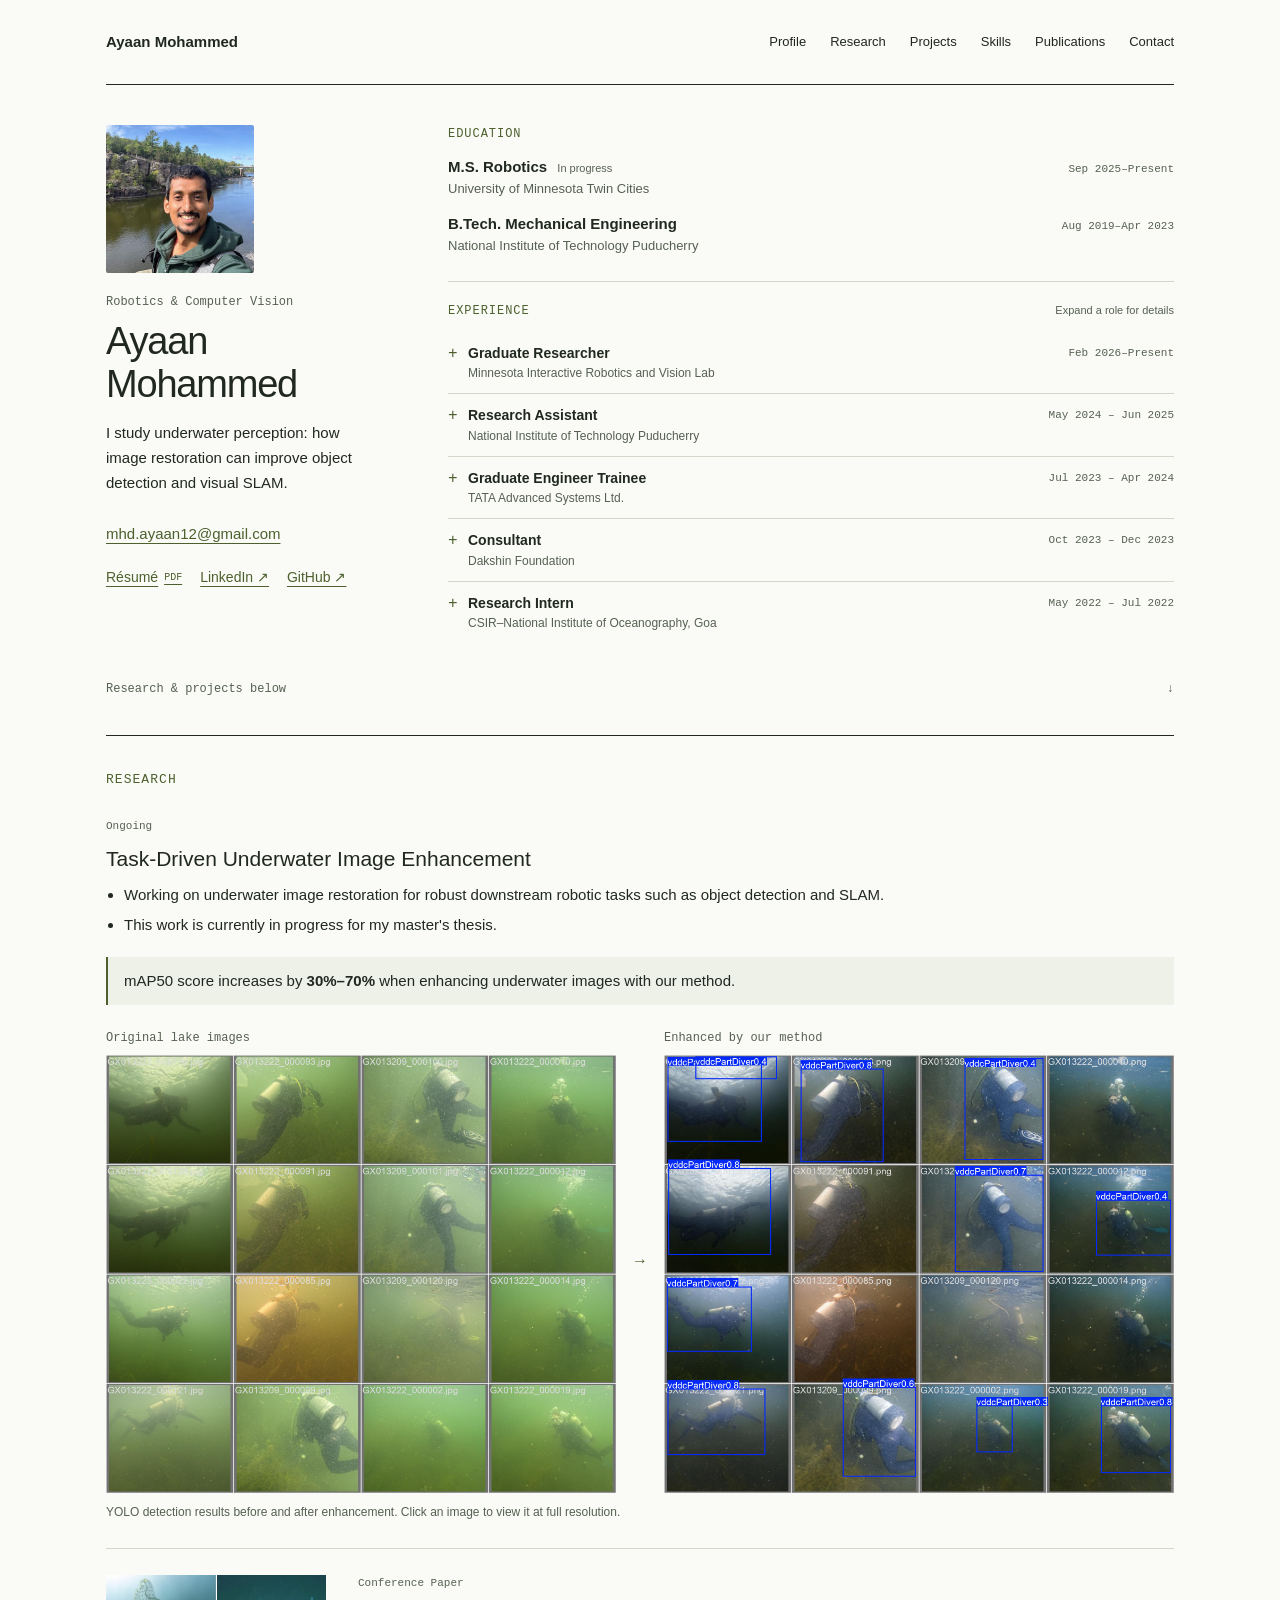
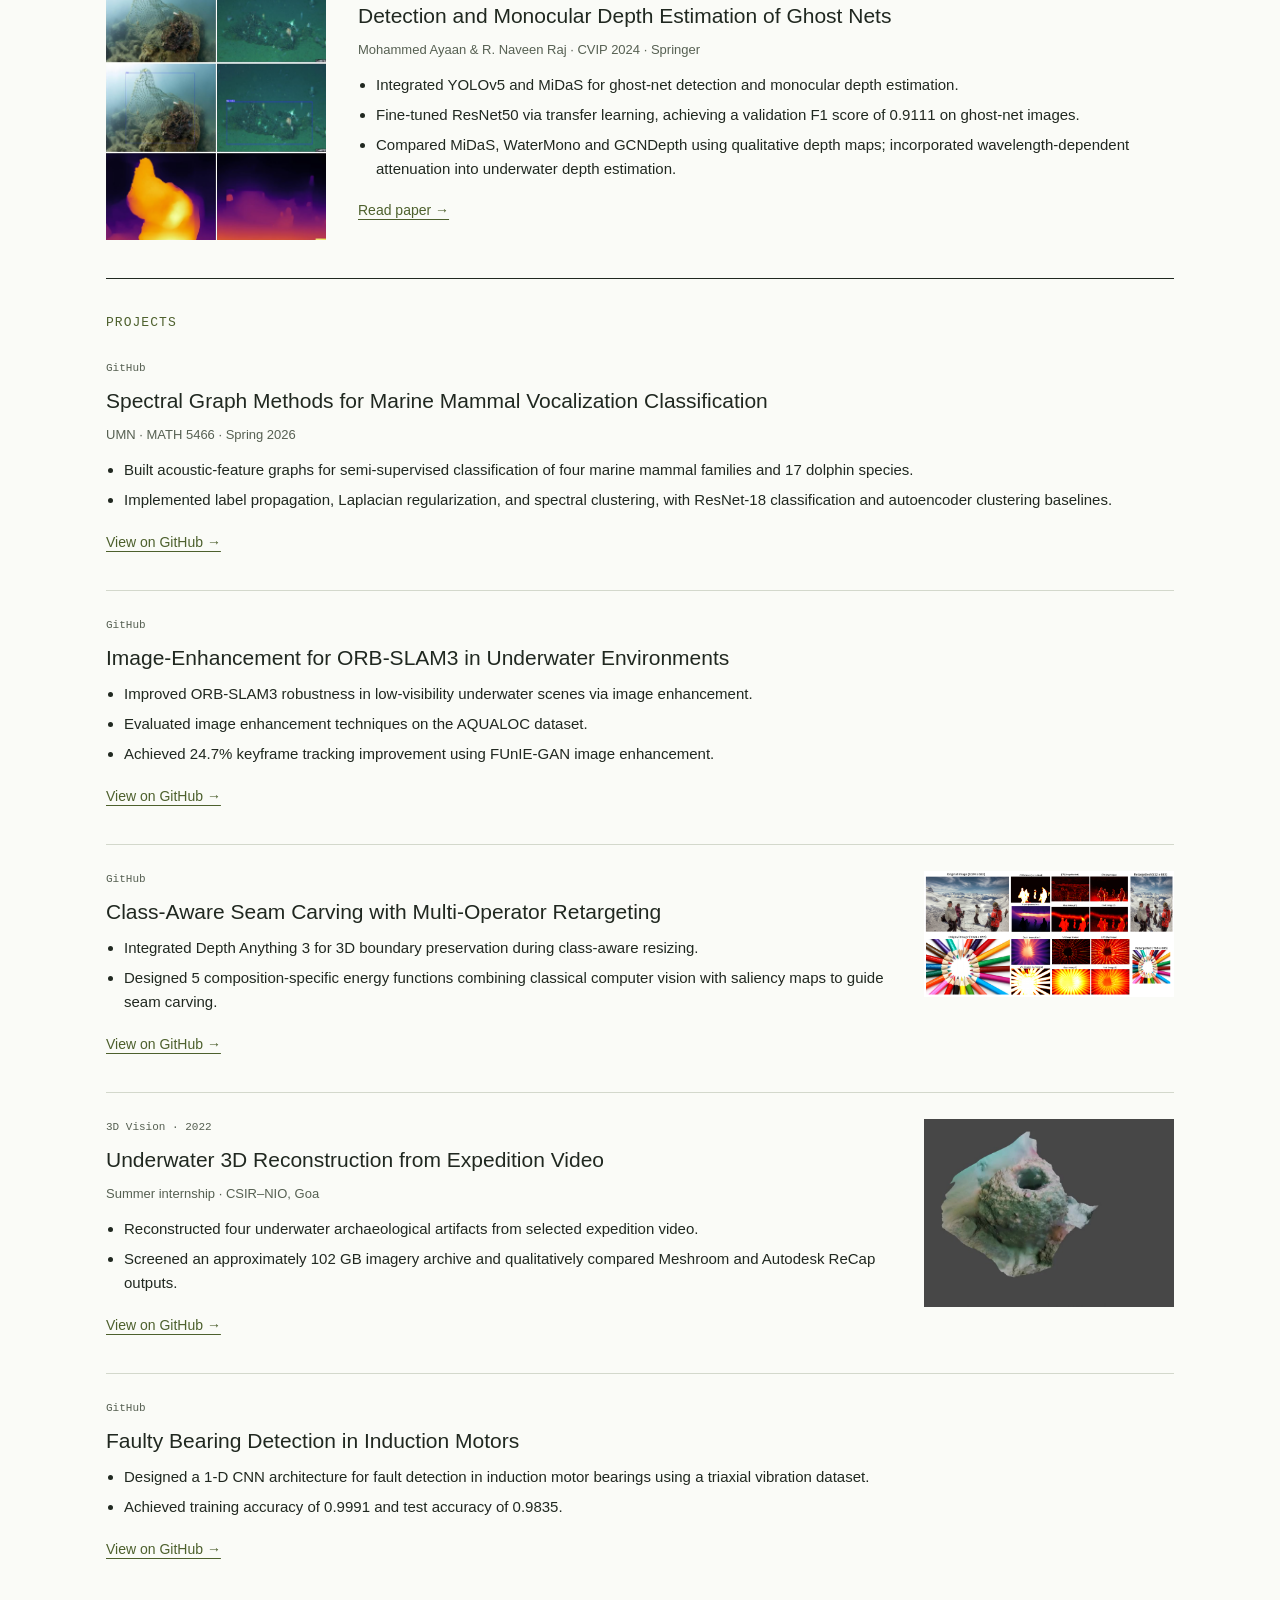
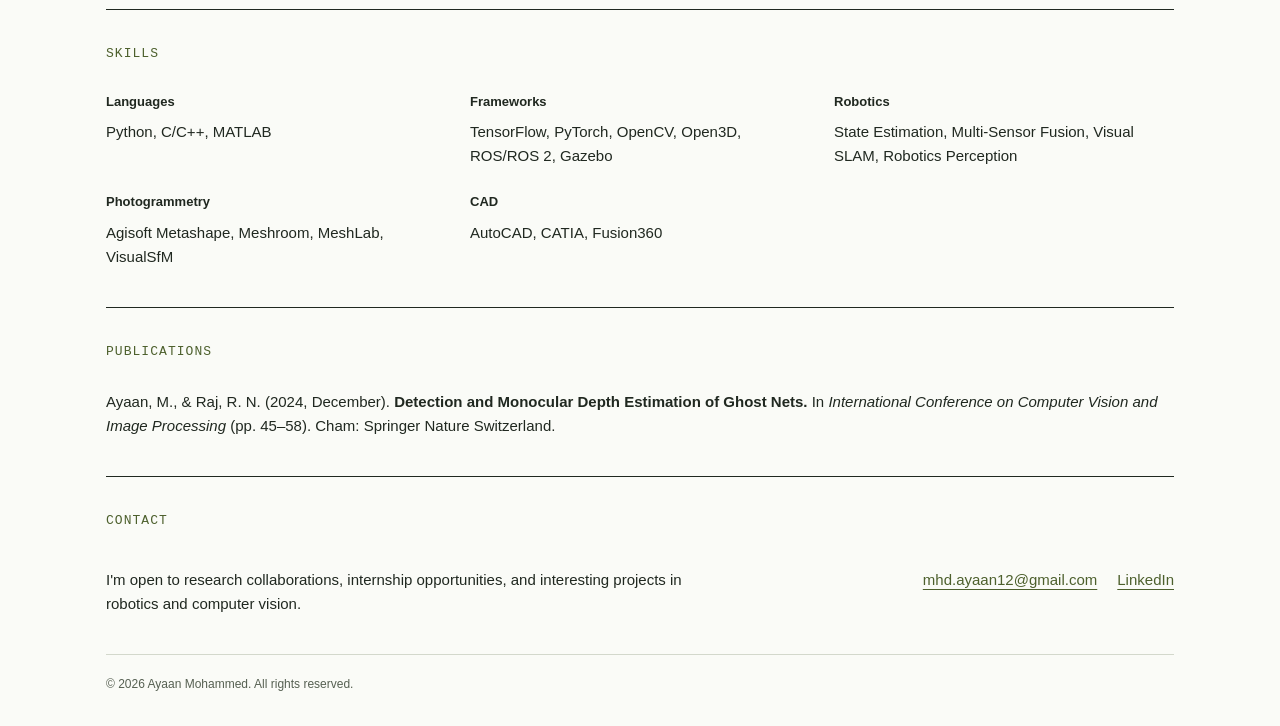
==== commit db07d969: "Reorganize portfolio around a compact profile snapshot" ====
--- a/index.html
+++ b/index.html
@@ -4,500 +4,16 @@
     <meta charset="UTF-8">
     <meta name="viewport" content="width=device-width, initial-scale=1.0">
     <title>Ayaan Mohammed | Robotics & Computer Vision</title>
-    <style>
-        * {
-            margin: 0;
-            padding: 0;
-            box-sizing: border-box;
-        }
-
-        body {
-            font-family: 'Segoe UI', Tahoma, Geneva, Verdana, sans-serif;
-            line-height: 1.6;
-            color: #333;
-        }
-
-        header {
-            background: linear-gradient(135deg, #667eea 0%, #764ba2 100%);
-            color: white;
-            padding: 1rem 0;
-            position: fixed;
-            width: 100%;
-            top: 0;
-            z-index: 1000;
-            box-shadow: 0 2px 5px rgba(0,0,0,0.1);
-        }
-
-        nav {
-            display: flex;
-            justify-content: space-between;
-            align-items: center;
-            gap: 2rem;
-            max-width: 1200px;
-            margin: 0 auto;
-            padding: 0 2rem;
-        }
-
-        .logo {
-            font-size: 1.5rem;
-            font-weight: bold;
-            flex-shrink: 0;
-        }
-
-        nav ul {
-            display: flex;
-            flex-wrap: wrap;
-            justify-content: flex-end;
-            list-style: none;
-            gap: 0.5rem 2rem;
-        }
-
-        nav a {
-            color: white;
-            text-decoration: none;
-            transition: opacity 0.3s;
-        }
-
-        nav a:hover {
-            opacity: 0.8;
-        }
-
-        .hero {
-            background: linear-gradient(135deg, #667eea 0%, #764ba2 100%);
-            color: white;
-            padding: 150px 2rem 100px;
-            text-align: center;
-        }
-
-        .hero h1 {
-            font-size: 3rem;
-            margin-bottom: 1rem;
-            animation: fadeInUp 1s;
-        }
-
-        .hero p {
-            font-size: 1.3rem;
-            margin-bottom: 2rem;
-            animation: fadeInUp 1s 0.2s both;
-        }
-
-        .hero-links {
-            display: flex;
-            justify-content: center;
-            gap: 1rem;
-            flex-wrap: wrap;
-            animation: fadeInUp 1s 0.4s both;
-        }
-
-        .btn {
-            display: inline-block;
-            padding: 12px 30px;
-            background: white;
-            color: #667eea;
-            text-decoration: none;
-            border-radius: 50px;
-            font-weight: bold;
-            transition: transform 0.3s, box-shadow 0.3s;
-        }
-
-        .btn:hover {
-            transform: translateY(-3px);
-            box-shadow: 0 10px 20px rgba(0,0,0,0.2);
-        }
-
-        .btn-outline {
-            background: transparent;
-            color: white;
-            border: 2px solid white;
-        }
-
-        .btn-outline:hover {
-            background: white;
-            color: #667eea;
-        }
-
-        section {
-            max-width: 1200px;
-            margin: 0 auto;
-            padding: 80px 2rem;
-        }
-
-        h2 {
-            font-size: 2.5rem;
-            margin-bottom: 2rem;
-            text-align: center;
-            color: #667eea;
-        }
-
-        .section-bg {
-            background: #f8f9ff;
-        }
-
-        .section-bg-inner {
-            max-width: 1200px;
-            margin: 0 auto;
-            padding: 80px 2rem;
-        }
-
-        /* About */
-        .about-text {
-            text-align: center;
-            font-size: 1.1rem;
-            max-width: 800px;
-            margin: 0 auto;
-        }
-
-        /* Education */
-        .education-grid {
-            display: grid;
-            grid-template-columns: repeat(auto-fit, minmax(340px, 1fr));
-            gap: 2rem;
-            margin-top: 2rem;
-        }
-
-        .edu-card {
-            background: white;
-            padding: 2rem;
-            border-radius: 10px;
-            box-shadow: 0 5px 15px rgba(0,0,0,0.08);
-            border-left: 4px solid #667eea;
-        }
-
-        .edu-card h3 {
-            color: #667eea;
-            font-size: 1.2rem;
-            margin-bottom: 0.3rem;
-        }
-
-        .edu-card .institution {
-            font-style: italic;
-            color: #555;
-            margin-bottom: 0.3rem;
-        }
-
-        .edu-card .date {
-            color: #888;
-            font-size: 0.9rem;
-        }
-
-        /* Cards */
-        .cards {
-            display: grid;
-            grid-template-columns: repeat(auto-fit, minmax(300px, 1fr));
-            gap: 2rem;
-            margin-top: 2rem;
-        }
-
-        .card {
-            background: white;
-            padding: 2rem;
-            border-radius: 10px;
-            box-shadow: 0 5px 15px rgba(0,0,0,0.1);
-            transition: transform 0.3s, box-shadow 0.3s;
-        }
-
-        .card:hover {
-            transform: translateY(-8px);
-            box-shadow: 0 15px 30px rgba(0,0,0,0.15);
-        }
-
-        #research .cards {
-            grid-template-columns: minmax(0, 1fr);
-        }
-
-        .research-card {
-            display: grid;
-            grid-template-columns: minmax(0, 320px) minmax(0, 1fr);
-            align-items: center;
-            gap: 2rem;
-            color: inherit;
-            text-decoration: none;
-        }
-
-        .research-image {
-            display: block;
-            width: 100%;
-            height: auto;
-            border-radius: 6px;
-        }
-
-        .research-card .project-link {
-            text-decoration: underline;
-        }
-
-        .research-result {
-            margin-top: 1.25rem;
-            padding: 1rem 1.25rem;
-            border-left: 3px solid #667eea;
-            border-radius: 4px;
-            background: #f8f9ff;
-        }
-
-        .research-result strong {
-            white-space: nowrap;
-        }
-
-        .enhancement-comparison {
-            margin-top: 1.5rem;
-        }
-
-        .comparison-grid {
-            display: grid;
-            grid-template-columns: minmax(0, 1fr) auto minmax(0, 1fr);
-            align-items: center;
-            gap: 1rem;
-        }
-
-        .comparison-panel {
-            min-width: 0;
-        }
-
-        .comparison-label {
-            margin-bottom: 0.6rem;
-            font-weight: 600;
-            color: #5646a5;
-        }
-
-        .comparison-image-link, .comparison-image-link img {
-            display: block;
-        }
-
-        .comparison-image-link img {
-            width: 100%;
-            height: auto;
-            border-radius: 6px;
-        }
-
-        .comparison-arrow {
-            color: #667eea;
-            font-size: 2rem;
-        }
-
-        .enhancement-comparison figcaption {
-            margin-top: 0.75rem;
-            color: #666;
-            font-size: 0.85rem;
-        }
-
-        .card h3 {
-            color: #667eea;
-            margin-bottom: 0.4rem;
-            font-size: 1.2rem;
-        }
-
-        .card .meta {
-            font-size: 0.9rem;
-            color: #888;
-            margin-bottom: 1rem;
-        }
-
-        .card ul {
-            padding-left: 1.2rem;
-            font-size: 0.95rem;
-        }
-
-        .card ul li {
-            margin-bottom: 0.4rem;
-        }
-
-        .card-tag {
-            display: inline-block;
-            font-size: 0.75rem;
-            background: #ede9ff;
-            color: #667eea;
-            padding: 2px 10px;
-            border-radius: 20px;
-            margin-bottom: 0.8rem;
-        }
-
-        [id] {
-            scroll-margin-top: 100px;
-        }
-
-        .project-image {
-            display: block;
-            width: 100%;
-            height: auto;
-            aspect-ratio: 4 / 3;
-            object-fit: contain;
-            background: #474747;
-            border-radius: 6px;
-            margin-bottom: 1rem;
-        }
-
-        #seam-carving .project-image {
-            aspect-ratio: auto;
-            background: white;
-        }
-
-        .project-link {
-            display: inline-flex;
-            align-items: center;
-            min-height: 44px;
-            margin-top: 1rem;
-            color: #5646a5;
-            font-weight: 600;
-            text-underline-offset: 4px;
-        }
-
-        a:focus-visible {
-            outline: 3px solid #c084fc;
-            outline-offset: 4px;
-        }
-
-        /* Skills */
-        .skills-grid {
-            display: grid;
-            grid-template-columns: repeat(auto-fit, minmax(220px, 1fr));
-            gap: 1.5rem;
-            margin-top: 2rem;
-        }
-
-        .skill-category {
-            background: white;
-            padding: 1.5rem;
-            border-radius: 10px;
-            box-shadow: 0 5px 15px rgba(0,0,0,0.08);
-        }
-
-        .skill-category h4 {
-            color: #667eea;
-            margin-bottom: 0.8rem;
-            font-size: 1rem;
-            text-transform: uppercase;
-            letter-spacing: 0.05em;
-        }
-
-        .skill-category p {
-            font-size: 0.95rem;
-            color: #555;
-        }
-
-        /* Publications */
-        .pub-card {
-            background: white;
-            padding: 1.8rem 2rem;
-            border-radius: 10px;
-            box-shadow: 0 5px 15px rgba(0,0,0,0.08);
-            border-left: 4px solid #764ba2;
-            margin-top: 1.5rem;
-        }
-
-        .pub-card p {
-            font-size: 0.98rem;
-            line-height: 1.7;
-        }
-
-        /* Contact */
-        .contact-center {
-            text-align: center;
-            font-size: 1.1rem;
-        }
-
-        .contact-links {
-            display: flex;
-            justify-content: center;
-            gap: 1rem;
-            margin-top: 2rem;
-            flex-wrap: wrap;
-        }
-
-        footer {
-            background: #333;
-            color: white;
-            text-align: center;
-            padding: 2rem;
-            margin-top: 0;
-        }
-
-        @keyframes fadeInUp {
-            from {
-                opacity: 0;
-                transform: translateY(30px);
-            }
-            to {
-                opacity: 1;
-                transform: translateY(0);
-            }
-        }
-
-        @media (max-width: 900px) {
-            .research-card {
-                grid-template-columns: minmax(0, 1fr);
-            }
-
-            .research-image {
-                max-width: 380px;
-                margin-inline: auto;
-            }
-        }
-
-        @media (max-width: 768px) {
-            .hero h1 {
-                font-size: 2rem;
-            }
-
-            nav ul {
-                gap: 0.4rem 1rem;
-                font-size: 0.9rem;
-                flex-wrap: wrap;
-                justify-content: center;
-            }
-
-            nav {
-                flex-direction: column;
-                gap: 0.5rem;
-                padding: 0 1rem;
-            }
-
-            [id] {
-                scroll-margin-top: 150px;
-            }
-
-            .hero {
-                padding-top: 180px;
-            }
-        }
-
-        @media (max-width: 600px) {
-            .cards, .education-grid {
-                grid-template-columns: minmax(0, 1fr);
-            }
-
-            .comparison-grid {
-                grid-template-columns: minmax(0, 1fr);
-            }
-
-            .comparison-arrow {
-                justify-self: center;
-                transform: rotate(90deg);
-                line-height: 1;
-            }
-
-            .card {
-                padding: 1.5rem;
-            }
-        }
-
-        @media (prefers-reduced-motion: reduce) {
-            .hero h1, .hero p, .hero-links {
-                animation: none;
-            }
-
-            .card, .btn {
-                transition: none;
-            }
-        }
-    </style>
+    <meta name="description" content="Ayaan Mohammed is a robotics master's student at the University of Minnesota, researching underwater image restoration, computer vision, and robotic perception.">
+    <link rel="stylesheet" href="assets/styles.css">
 </head>
 <body>
-    <header>
-        <nav>
-            <div class="logo">Ayaan Mohammed</div>
+    <a class="skip-link" href="#profile">Skip to profile</a>
+    <header class="site-header">
+        <nav aria-label="Main navigation">
+            <a class="wordmark" href="#profile">Ayaan Mohammed</a>
             <ul>
-                <li><a href="#about">About</a></li>
-                <li><a href="#education">Education</a></li>
-                <li><a href="#experience">Experience</a></li>
+                <li><a href="#profile">Profile</a></li>
                 <li><a href="#research">Research</a></li>
                 <li><a href="#projects">Projects</a></li>
                 <li><a href="#skills">Skills</a></li>
@@ -506,84 +22,78 @@
             </ul>
         </nav>
     </header>
-
-    <section class="hero">
-        <h1>Ayaan Mohammed</h1>
-        <p>Robotics &amp; Computer Vision | Underwater Perception | Multi-Sensor Fusion</p>
-        <div class="hero-links">
-            <a href="#about" class="btn">Learn More</a>
-            <a href="https://linkedin.com/in/ayaan12" class="btn btn-outline" target="_blank">LinkedIn</a>
-        </div>
-    </section>
-
-    <section id="about">
-        <h2>About Me</h2>
-        <p class="about-text">
-            I'm a Master's student in Robotics at the University of Minnesota Twin Cities, with a background in Mechanical Engineering. My research focuses on underwater robotics, computer vision, and multi-sensor fusion — combining classical robotics with deep learning to tackle real-world challenges in marine environments. I'm passionate about building perception systems that work reliably where it matters most.
-        </p>
-    </section>
-
-    <div class="section-bg">
-        <div class="section-bg-inner" id="education">
-            <h2>Education</h2>
-            <div class="education-grid">
-                <div class="edu-card">
-                    <h3>Master of Science, Robotics</h3>
-                    <p class="institution">University of Minnesota Twin Cities &mdash; Minneapolis, MN</p>
-                    <p class="date">Sep 2025 &ndash; Present</p>
-                </div>
-                <div class="edu-card">
-                    <h3>Bachelor of Technology, Mechanical Engineering</h3>
-                    <p class="institution">National Institute of Technology Puducherry &mdash; Puducherry, India</p>
-                    <p class="date">Aug 2019 &ndash; April 2023</p>
-                </div>
-            </div>
-        </div>
-    </div>
-
-    <section id="experience">
-        <h2>Experience</h2>
-        <div class="cards">
-            <div class="card">
-                <h3>Research Assistant</h3>
-                <p class="meta">National Institute of Technology Puducherry &nbsp;|&nbsp; May 2024 &ndash; June 2025</p>
-                <ul>
+    <main>
+        <section class="profile" id="profile" aria-labelledby="profile-name">
+            <div class="profile-identity" id="about">
+                <img class="portrait" src="assets/profile/ayaan-mohammed.jpg" alt="Ayaan Mohammed outdoors beside a river" width="480" height="480" fetchpriority="high">
+                <div class="identity-copy">
+                    <p class="eyebrow">Robotics &amp; Computer Vision</p>
+                    <h1 id="profile-name">Ayaan Mohammed</h1>
+                    <p class="profile-intro">I study underwater perception: how image restoration can improve object detection and visual SLAM.</p>
+                    <a class="profile-email" href="mailto:mhd.ayaan12@gmail.com">mhd.ayaan12@gmail.com</a>
+                    <ul class="profile-links" aria-label="Profile links">
+                        <li><a href="assets/profile/AyaanResume.pdf" target="_blank" rel="noopener">Résumé <span class="file-type">PDF</span></a></li>
+                        <li><a href="https://linkedin.com/in/ayaan12" target="_blank" rel="noopener noreferrer">LinkedIn ↗</a></li>
+                        <li><a href="https://github.com/mohammedayaanpb" target="_blank" rel="noopener noreferrer">GitHub ↗</a></li>
+                    </ul>
+                </div>
+            </div>
+            <div class="profile-record">
+                <div class="education" id="education" aria-labelledby="education-heading">
+                    <h2 id="education-heading">Education</h2>
+                    <div class="education-entry">
+                        <div><h3>M.S. Robotics <span class="status">In progress</span></h3><p>University of Minnesota Twin Cities</p></div>
+                        <p class="record-date">Sep 2025–Present</p>
+                    </div>
+                    <div class="education-entry">
+                        <div><h3>B.Tech. Mechanical Engineering</h3><p>National Institute of Technology Puducherry</p></div>
+                        <p class="record-date">Aug 2019–Apr 2023</p>
+                    </div>
+                </div>
+                <div class="experience" id="experience" aria-labelledby="experience-heading">
+                    <div class="record-heading"><h2 id="experience-heading">Experience</h2><span>Expand a role for details</span></div>
+                    <details class="experience-entry">
+                        <summary><span class="role-copy"><strong>Graduate Researcher</strong><span>Minnesota Interactive Robotics and Vision Lab</span></span><span class="record-date">Feb 2026–Present</span></summary>
+                        <div class="experience-description"><p>Working on underwater image restoration for robust downstream robotic tasks, including object detection and SLAM, as part of my master’s thesis.</p><a href="#task-driven-underwater-enhancement">Current research ↓</a></div>
+                    </details>
+                    <details class="experience-entry">
+                        <summary><span class="role-copy"><strong>Research Assistant</strong><span>National Institute of Technology Puducherry</span></span><span class="record-date">May 2024 &ndash; Jun 2025</span></summary>
+                        <div class="experience-description"><ul>
                     <li>Designed a YOLOv5-MiDaS pipeline for real-time detection and depth estimation of ghost nets.</li>
                     <li>Fine-tuned ResNet50 via transfer learning, achieving a validation F1 score of 0.9111 on ghost-net images.</li>
                     <li>Compared MiDaS, WaterMono and GCNDepth using qualitative depth maps of underwater scenes.</li>
                     <li>Incorporated physics-based priors as a heuristic to refine underwater monocular depth estimation.</li>
-                </ul>
-            </div>
-            <div class="card">
-                <h3>Graduate Engineer Trainee</h3>
-                <p class="meta">TATA Advanced Systems Ltd. &nbsp;|&nbsp; July 2023 &ndash; April 2024</p>
-                <ul>
+                </ul></div>
+                    </details>
+                    <details class="experience-entry">
+                        <summary><span class="role-copy"><strong>Graduate Engineer Trainee</strong><span>TATA Advanced Systems Ltd.</span></span><span class="record-date">Jul 2023 &ndash; Apr 2024</span></summary>
+                        <div class="experience-description"><ul>
                     <li>Designed quality control plans for Collins Aerospace Projects ensuring compliance to AS9100.</li>
                     <li>Led PPAP and APQP for Collins new product development projects.</li>
                     <li>Coordinated cross-functional quality engineering initiatives across customer, internal, and manufacturing teams.</li>
                     <li>Revised CMM inspection plans, reducing deviations by 80%.</li>
-                </ul>
-            </div>
-            <div class="card">
-                <h3>Consultant</h3>
-                <p class="meta">Dakshin Foundation &nbsp;|&nbsp; Oct 2023 &ndash; Dec 2023</p>
-                <ul>
+                </ul></div>
+                    </details>
+                    <details class="experience-entry">
+                        <summary><span class="role-copy"><strong>Consultant</strong><span>Dakshin Foundation</span></span><span class="record-date">Oct 2023 &ndash; Dec 2023</span></summary>
+                        <div class="experience-description"><ul>
                     <li>Conducted an extensive survey on technologies for the monitoring and recovery of marine debris.</li>
                     <li>Performed a feasibility assessment of these technologies to evaluate their applicability in India.</li>
-                </ul>
-            </div>
-            <div class="card">
-                <h3>Research Intern</h3>
-                <p class="meta">CSIR-National Institute of Oceanography, Goa &nbsp;|&nbsp; May 2022 &ndash; July 2022</p>
-                <ul>
+                </ul></div>
+                    </details>
+                    <details class="experience-entry">
+                        <summary><span class="role-copy"><strong>Research Intern</strong><span>CSIR–National Institute of Oceanography, Goa</span></span><span class="record-date">May 2022 &ndash; Jul 2022</span></summary>
+                        <div class="experience-description"><ul>
                     <li>Reconstructed four underwater archaeological artifacts from expedition video using Meshroom and Autodesk ReCap.</li>
                     <li>Prepared video frames through color adjustment, frame selection, and focal-length metadata experiments.</li>
                     <li>Proposed a comprehensive guideline for data acquisition in underwater photogrammetry.</li>
                 </ul>
-                <a class="project-link" href="https://github.com/mohammedayaanpb/underwater-photogrammetry">View project on GitHub &rarr;</a>
-            </div>
-        </div>
-    </section>
+                <a class="project-link" href="https://github.com/mohammedayaanpb/underwater-photogrammetry">View project on GitHub &rarr;</a></div>
+                    </details>
+                </div>
+            </div>
+            <a class="explore-work" href="#research">Research &amp; projects below <span aria-hidden="true">↓</span></a>
+        </section>
 
     <section id="research" aria-labelledby="research-heading">
         <h2 id="research-heading">Research</h2>
@@ -733,16 +243,17 @@
     </div>
 
     <section id="contact">
-        <h2>Get In Touch</h2>
+        <h2>Contact</h2>
         <div class="contact-center">
             <p>I'm open to research collaborations, internship opportunities, and interesting projects in robotics and computer vision.</p>
             <div class="contact-links">
                 <a href="mailto:mhd.ayaan12@gmail.com" class="btn">mhd.ayaan12@gmail.com</a>
-                <a href="https://linkedin.com/in/ayaan12" class="btn btn-outline" target="_blank">LinkedIn</a>
+                <a href="https://linkedin.com/in/ayaan12" class="btn btn-outline" target="_blank" rel="noopener noreferrer">LinkedIn</a>
             </div>
         </div>
     </section>
 
+    </main>
     <footer>
         <p>&copy; 2026 Ayaan Mohammed. All rights reserved.</p>
     </footer>
--- a/assets/styles.css
+++ b/assets/styles.css
@@ -0,0 +1,142 @@
+:root {
+    color-scheme: light;
+    --paper: #fafbf7;
+    --ink: #202820;
+    --muted: #566052;
+    --line: #d3d8cc;
+    --accent: #4d602d;
+    --wash: #eef1e8;
+}
+* { box-sizing: border-box; }
+html { scroll-behavior: smooth; }
+body { margin: 0; background: var(--paper); color: var(--ink); font: 16px/1.6 Arial, Helvetica, sans-serif; }
+a { color: var(--accent); text-decoration-thickness: 1px; text-underline-offset: 4px; }
+a:hover { text-decoration: underline; }
+a:focus-visible, summary:focus-visible { outline: 2px solid var(--accent); outline-offset: 5px; }
+img { max-width: 100%; }
+h1, h2, h3, h4, p, ul, figure { margin: 0; }
+[id] { scroll-margin-top: 24px; }
+.site-header, main, footer { max-width: 1140px; margin-inline: auto; padding-inline: 36px; }
+.site-header nav { display: flex; justify-content: space-between; align-items: center; gap: 24px; padding-block: 20px; border-bottom: 1px solid var(--ink); }
+.wordmark { font-size: 15px; font-weight: 600; color: var(--ink); text-decoration: none; }
+nav ul, .profile-links { display: flex; flex-wrap: wrap; gap: 4px 24px; padding: 0; list-style: none; }
+nav a { display: inline-flex; align-items: center; min-height: 44px; font-size: 13px; color: var(--ink); text-decoration: none; }
+.skip-link { position: absolute; top: 8px; left: 16px; transform: translateY(-150%); padding: 10px 14px; background: var(--paper); z-index: 2; }
+.skip-link:focus { transform: translateY(0); }
+.profile { display: grid; grid-template-columns: 270px minmax(0, 1fr); column-gap: 72px; padding-block: 40px 24px; }
+.portrait { display: block; width: 148px; height: 148px; object-fit: cover; margin-bottom: 20px; border-radius: 2px; }
+.eyebrow, .record-date, .file-type, .card-tag, .section-heading-note { font-family: 'Courier New', monospace; }
+.eyebrow { color: var(--muted); font-size: 12px; margin-bottom: 8px; }
+h1 { font-size: clamp(30px, 3.2vw, 38px); line-height: 1.12; font-weight: 500; letter-spacing: -1.2px; }
+.profile-intro { margin-block: 16px; font-size: 15px; line-height: 1.65; }
+.profile-email { display: inline-flex; align-items: center; min-height: 44px; font-size: 15px; overflow-wrap: anywhere; }
+.profile-links { gap: 4px 18px; }
+.profile-links a { display: inline-flex; align-items: center; gap: 6px; min-height: 44px; font-size: 14px; }
+.file-type { font-size: 10px; text-decoration: none; }
+.profile-record h2 { font: 400 12px/1.5 'Courier New', monospace; text-transform: uppercase; letter-spacing: .08em; color: var(--accent); margin-bottom: 12px; }
+.education { padding-bottom: 24px; }
+.education-entry { display: flex; align-items: baseline; justify-content: space-between; gap: 16px; margin-top: 12px; }
+.education-entry h3 { font-size: 15px; font-weight: 600; }
+.education-entry p:not(.record-date) { font-size: 13px; color: var(--muted); }
+.status { font-size: 11px; font-weight: 400; color: var(--muted); margin-left: 6px; white-space: nowrap; }
+.record-date { font-size: 11px; color: var(--muted); white-space: nowrap; }
+.record-heading { display: flex; align-items: baseline; justify-content: space-between; gap: 16px; padding-top: 20px; border-top: 1px solid var(--line); }
+.record-heading > span { color: var(--muted); font-size: 11px; }
+.experience-entry { border-bottom: 1px solid var(--line); }
+.experience-entry:last-child { border-bottom: 0; }
+.experience-entry summary { display: grid; grid-template-columns: 10px minmax(0, 1fr) auto; gap: 10px; padding: 10px 0; align-items: start; list-style: none; cursor: pointer; }
+.experience-entry summary::-webkit-details-marker { display: none; }
+.experience-entry summary::before { content: '+'; font: 16px/1.5 'Courier New', monospace; color: var(--accent); }
+.experience-entry[open] summary::before { content: '−'; }
+.role-copy strong { display: block; font-size: 14px; font-weight: 600; }
+.role-copy > span { display: block; font-size: 12px; color: var(--muted); }
+.experience-entry .record-date { padding-top: 3px; }
+.experience-description { padding: 2px 0 16px 20px; font-size: 14px; }
+.experience-description ul { padding-left: 18px; }
+.experience-description li + li { margin-top: 6px; }
+.experience-description a { display: inline-flex; align-items: center; min-height: 44px; }
+.explore-work { grid-column: 1 / -1; display: flex; justify-content: space-between; align-items: center; min-height: 44px; margin-top: 24px; font: 12px/1.5 'Courier New', monospace; text-decoration: none; color: var(--muted); }
+main > section:not(.profile), .section-bg-inner { padding-block: 34px 38px; border-top: 1px solid var(--ink); }
+main > section > h2, .section-bg-inner > h2 { font: 400 13px/1.5 'Courier New', monospace; text-transform: uppercase; letter-spacing: .08em; color: var(--accent); margin-bottom: 28px; }
+.cards { display: grid; grid-template-columns: minmax(0, 1fr); }
+.card { padding-block: 26px; border-bottom: 1px solid var(--line); }
+.card:first-child { padding-top: 0; }
+.card:last-child { padding-bottom: 0; border-bottom: 0; }
+.card h3 { font-size: 21px; line-height: 1.4; font-weight: 500; margin-bottom: 10px; }
+.card .meta { font-size: 13px; color: var(--muted); margin-bottom: 12px; }
+.card ul { padding-left: 18px; font-size: 15px; }
+.card li + li { margin-top: 6px; }
+.card-tag { display: block; font-size: 11px; color: var(--muted); margin-bottom: 8px; }
+.research-result { margin-top: 20px; padding: 12px 16px; background: var(--wash); border-left: 2px solid var(--accent); font-size: 15px; }
+.research-result strong { white-space: nowrap; }
+.enhancement-comparison { margin-top: 24px; }
+.comparison-grid { display: grid; grid-template-columns: minmax(0, 1fr) auto minmax(0, 1fr); gap: 16px; align-items: center; }
+.comparison-panel { min-width: 0; }
+.comparison-label { font: 12px/1.5 'Courier New', monospace; color: var(--muted); margin-bottom: 8px; }
+.comparison-image-link, .comparison-image-link img { display: block; width: 100%; height: auto; }
+.comparison-arrow { color: var(--accent); }
+figcaption { font-size: 12px; color: var(--muted); margin-top: 10px; }
+.research-card { display: grid; grid-template-columns: 220px minmax(0, 1fr); align-items: start; gap: 32px; text-decoration: none; color: var(--ink); }
+.research-card:hover { text-decoration: none; }
+.research-card:hover h3, .research-card:focus-visible h3 { text-decoration: underline; text-underline-offset: 5px; }
+.research-image { width: 100%; height: auto; display: block; }
+.project-link { display: inline-flex; min-height: 44px; align-items: center; font-size: 14px; margin-top: 8px; color: var(--accent); text-decoration: underline; }
+#projects .card { display: grid; grid-template-columns: minmax(0, 1fr) 250px; gap: 0 36px; }
+#projects .card > * { grid-column: 1 / -1; }
+#projects .card:has(.project-image) > * { grid-column: 1; }
+#projects .card > a:has(.project-image) { grid-column: 2; grid-row: 1 / span 6; align-self: start; }
+.project-image { display: block; width: 100%; height: auto; max-height: 220px; object-fit: contain; }
+.skills-grid { display: grid; grid-template-columns: repeat(3, minmax(0, 1fr)); gap: 24px; }
+.skill-category h4 { font-size: 13px; font-weight: 600; margin-bottom: 8px; }
+.skill-category p, .pub-card p { font-size: 15px; }
+.contact-center { display: flex; align-items: baseline; justify-content: space-between; gap: 32px; font-size: 15px; }
+.contact-center > p { max-width: 590px; }
+.contact-links { display: flex; flex-wrap: wrap; gap: 4px 20px; }
+.contact-links a { display: inline-flex; align-items: center; min-height: 44px; }
+footer p { border-top: 1px solid var(--line); padding-block: 20px 32px; font-size: 12px; color: var(--muted); }
+@media (max-width: 1020px) {
+    .profile { column-gap: 36px; grid-template-columns: 240px minmax(0, 1fr); }
+    nav ul { gap: 4px 16px; }
+    .education-entry { display: block; }
+    .experience-entry summary { grid-template-columns: 10px minmax(0, 1fr); }
+    .experience-entry .record-date { grid-column: 2; padding-top: 0; }
+}
+@media (max-width: 760px) {
+    .site-header, main, footer { padding-inline: 24px; }
+    .site-header nav { display: block; padding-block: 12px; }
+    .site-header .wordmark { display: none; }
+    nav ul { gap: 0 20px; }
+    .profile { grid-template-columns: minmax(0, 1fr); padding-top: 28px; }
+    .profile-identity { display: grid; grid-template-columns: 116px minmax(0, 1fr); gap: 24px; }
+    .portrait { width: 116px; height: 116px; margin: 0; }
+    h1 { font-size: 34px; }
+    .profile-record { margin-top: 28px; }
+    .education-entry { display: flex; }
+    .experience-entry summary { grid-template-columns: 10px minmax(0, 1fr) auto; }
+    .experience-entry .record-date { grid-column: auto; padding-top: 3px; }
+    .research-card { grid-template-columns: 160px minmax(0, 1fr); gap: 24px; }
+    #projects .card { grid-template-columns: minmax(0, 1fr) 180px; gap: 0 24px; }
+    .contact-center { display: block; }
+    .contact-links { margin-top: 12px; }
+}
+@media (max-width: 520px) {
+    .site-header, main, footer { padding-inline: 20px; }
+    nav ul { gap: 0 18px; }
+    nav a { font-size: 12px; }
+    .profile-identity { display: block; }
+    .portrait { width: 112px; height: 112px; margin-bottom: 20px; }
+    .profile-intro { max-width: 360px; }
+    .education-entry { display: block; }
+    .record-heading { flex-wrap: wrap; gap: 0 12px; margin-bottom: 6px; }
+    .record-heading h2 { margin-bottom: 4px; }
+    .experience-entry summary { grid-template-columns: 10px minmax(0, 1fr); gap: 2px 10px; }
+    .experience-entry .record-date { grid-column: 2; padding-top: 0; }
+    .comparison-grid { grid-template-columns: minmax(0, 1fr); }
+    .comparison-arrow { justify-self: center; transform: rotate(90deg); }
+    .research-card, #projects .card { display: block; }
+    .research-image { max-width: 240px; margin-bottom: 20px; }
+    .project-image { max-width: 300px; margin-bottom: 20px; }
+    .skills-grid { grid-template-columns: repeat(2, minmax(0, 1fr)); gap: 24px 20px; }
+    .card h3 { font-size: 20px; }
+}
+@media (prefers-reduced-motion: reduce) { html { scroll-behavior: auto; } }
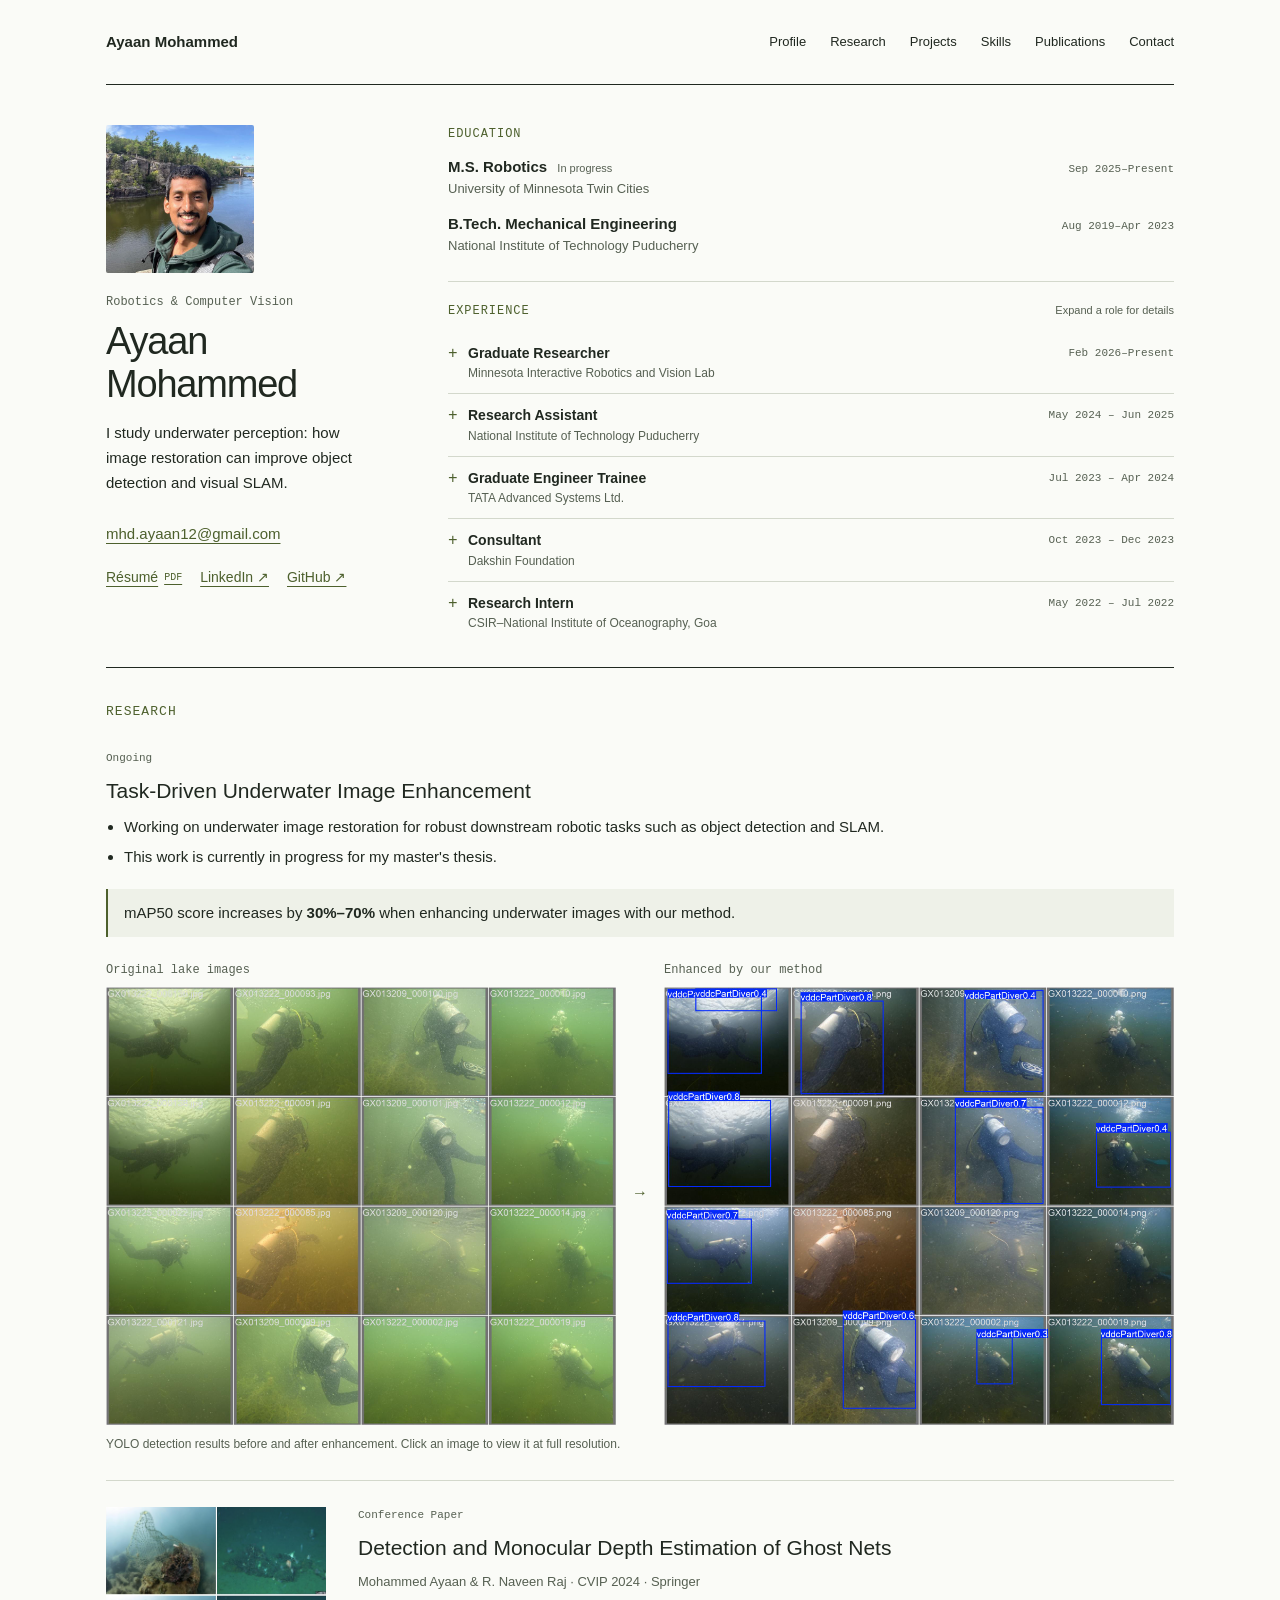
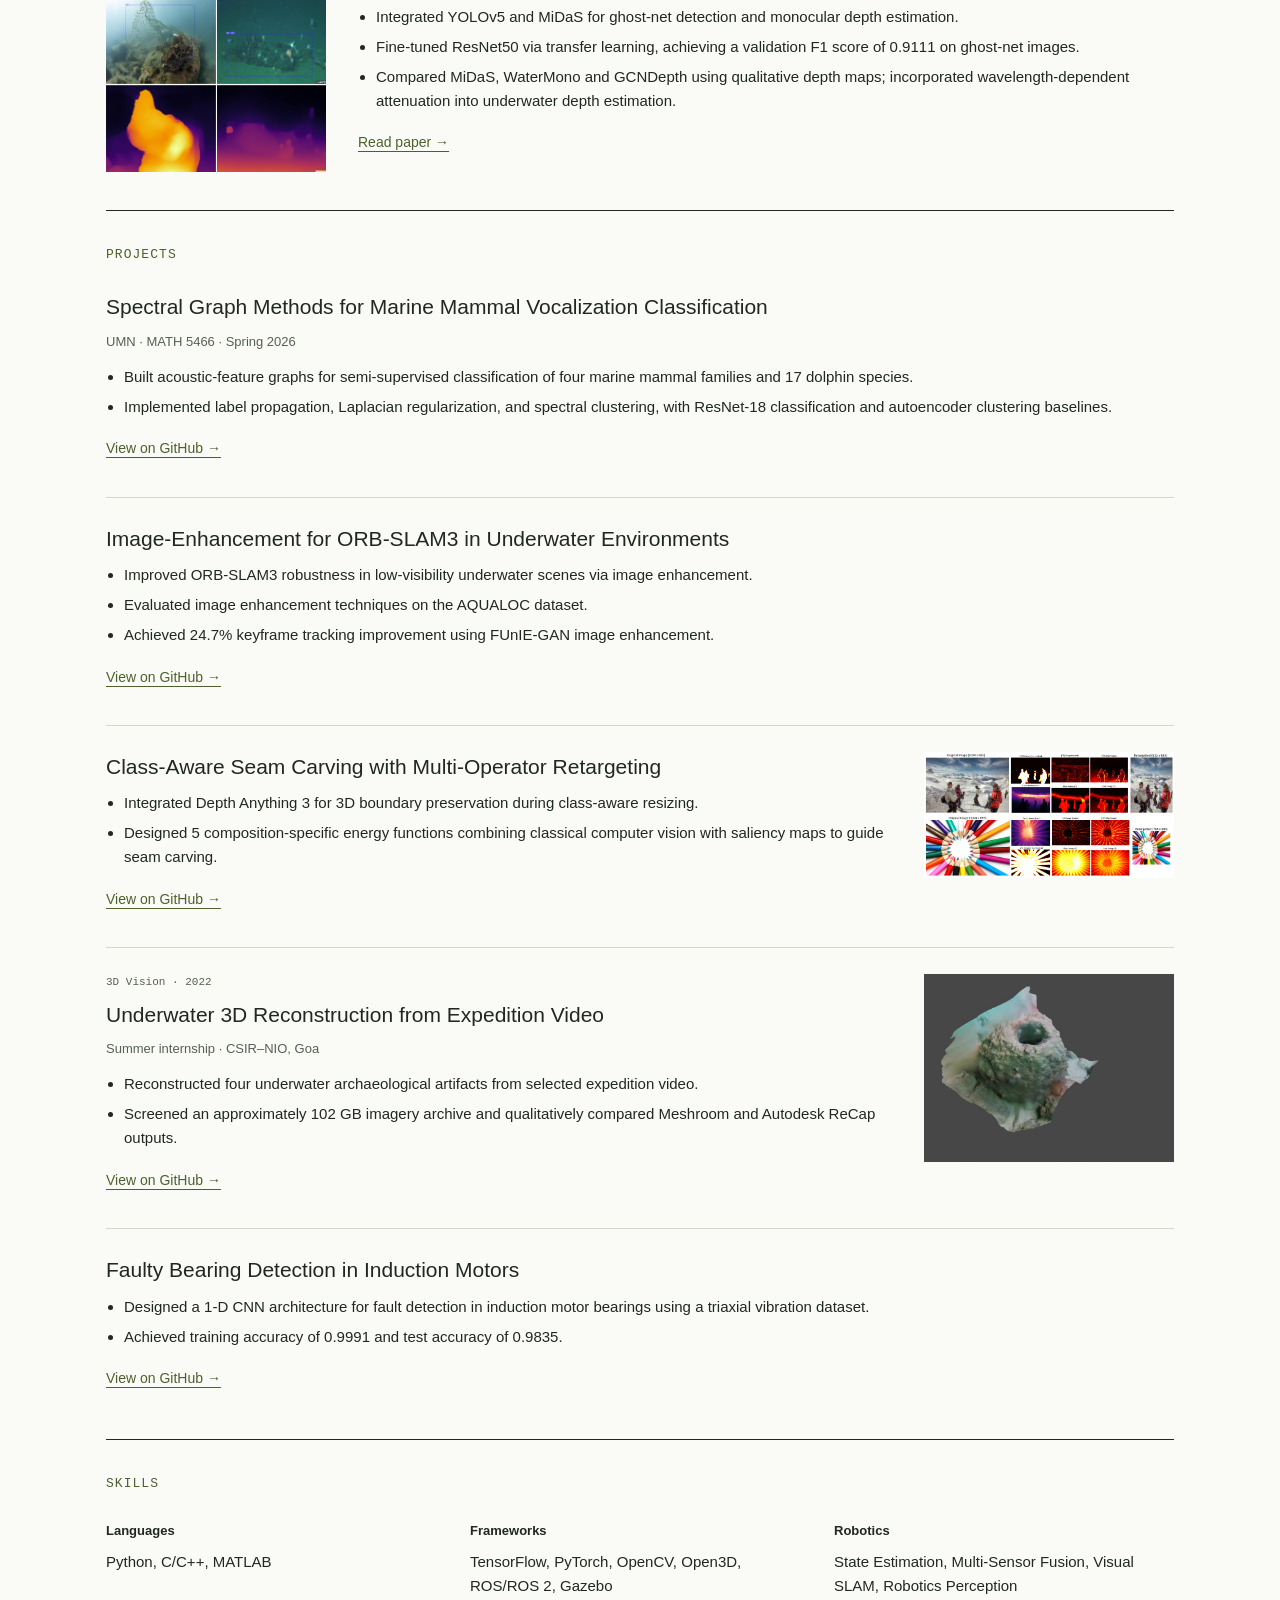
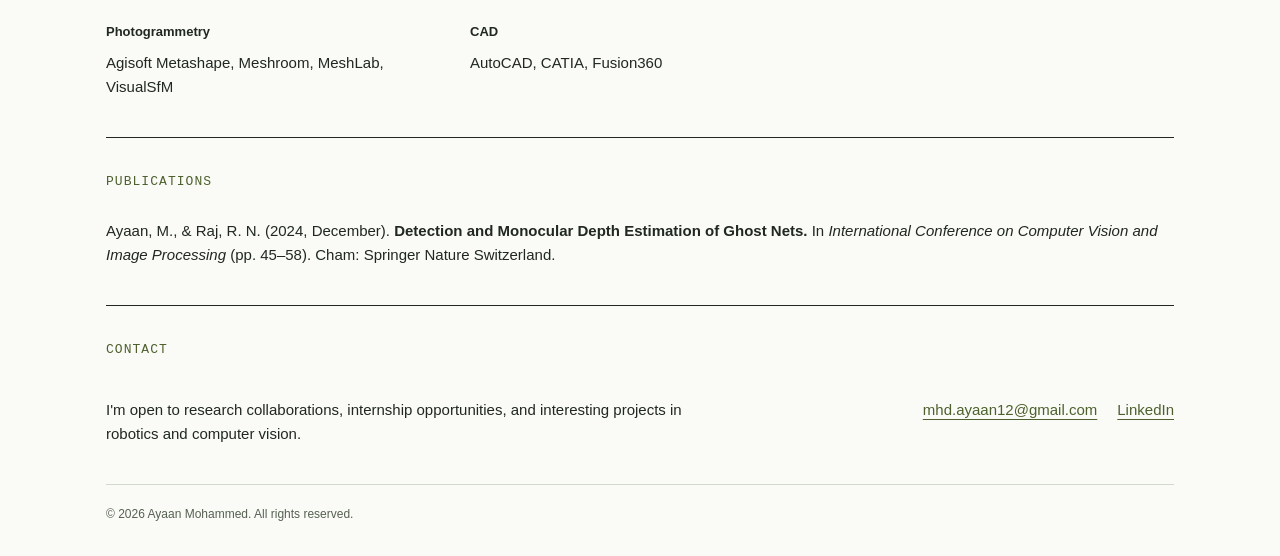
==== commit ce7282c0: "Remove redundant navigation prompt and GitHub labels" ====
--- a/index.html
+++ b/index.html
@@ -92,7 +92,6 @@
                     </details>
                 </div>
             </div>
-            <a class="explore-work" href="#research">Research &amp; projects below <span aria-hidden="true">↓</span></a>
         </section>
 
     <section id="research" aria-labelledby="research-heading">
@@ -147,7 +146,6 @@
             <h2>Projects</h2>
             <div class="cards">
                 <article class="card" id="marine-mammal-classification">
-                    <span class="card-tag">GitHub</span>
                     <h3>Spectral Graph Methods for Marine Mammal Vocalization Classification</h3>
                     <p class="meta">UMN &middot; MATH 5466 &middot; Spring 2026</p>
                     <ul>
@@ -157,7 +155,6 @@
                     <a class="project-link" href="https://github.com/mohammedayaanpb/Spectral-Graph-Methods-for-Marine-Mammal-Vocalization-Classification">View on GitHub &rarr;</a>
                 </article>
                 <div class="card">
-                    <span class="card-tag">GitHub</span>
                     <h3>Image-Enhancement for ORB-SLAM3 in Underwater Environments</h3>
                     <ul>
                         <li>Improved ORB-SLAM3 robustness in low-visibility underwater scenes via image enhancement.</li>
@@ -170,7 +167,6 @@
                     <a href="https://github.com/mohammedayaanpb/Class-aware-seam-carving-for-content-aware-image-retargeting" aria-label="View the class-aware seam carving project on GitHub">
                         <img class="project-image" src="assets/seam-carving/retargeting-results.png" alt="Mountain and colored-pencil images with saliency, depth, gradient, and energy maps alongside the retargeted results" width="1630" height="823" loading="lazy" decoding="async">
                     </a>
-                    <span class="card-tag">GitHub</span>
                     <h3>Class-Aware Seam Carving with Multi-Operator Retargeting</h3>
                     <ul>
                         <li>Integrated Depth Anything 3 for 3D boundary preservation during class-aware resizing.</li>
@@ -192,7 +188,6 @@
                     <a class="project-link" href="https://github.com/mohammedayaanpb/underwater-photogrammetry">View on GitHub &rarr;</a>
                 </article>
                 <div class="card">
-                    <span class="card-tag">GitHub</span>
                     <h3>Faulty Bearing Detection in Induction Motors</h3>
                     <ul>
                         <li>Designed a 1-D CNN architecture for fault detection in induction motor bearings using a triaxial vibration dataset.</li>
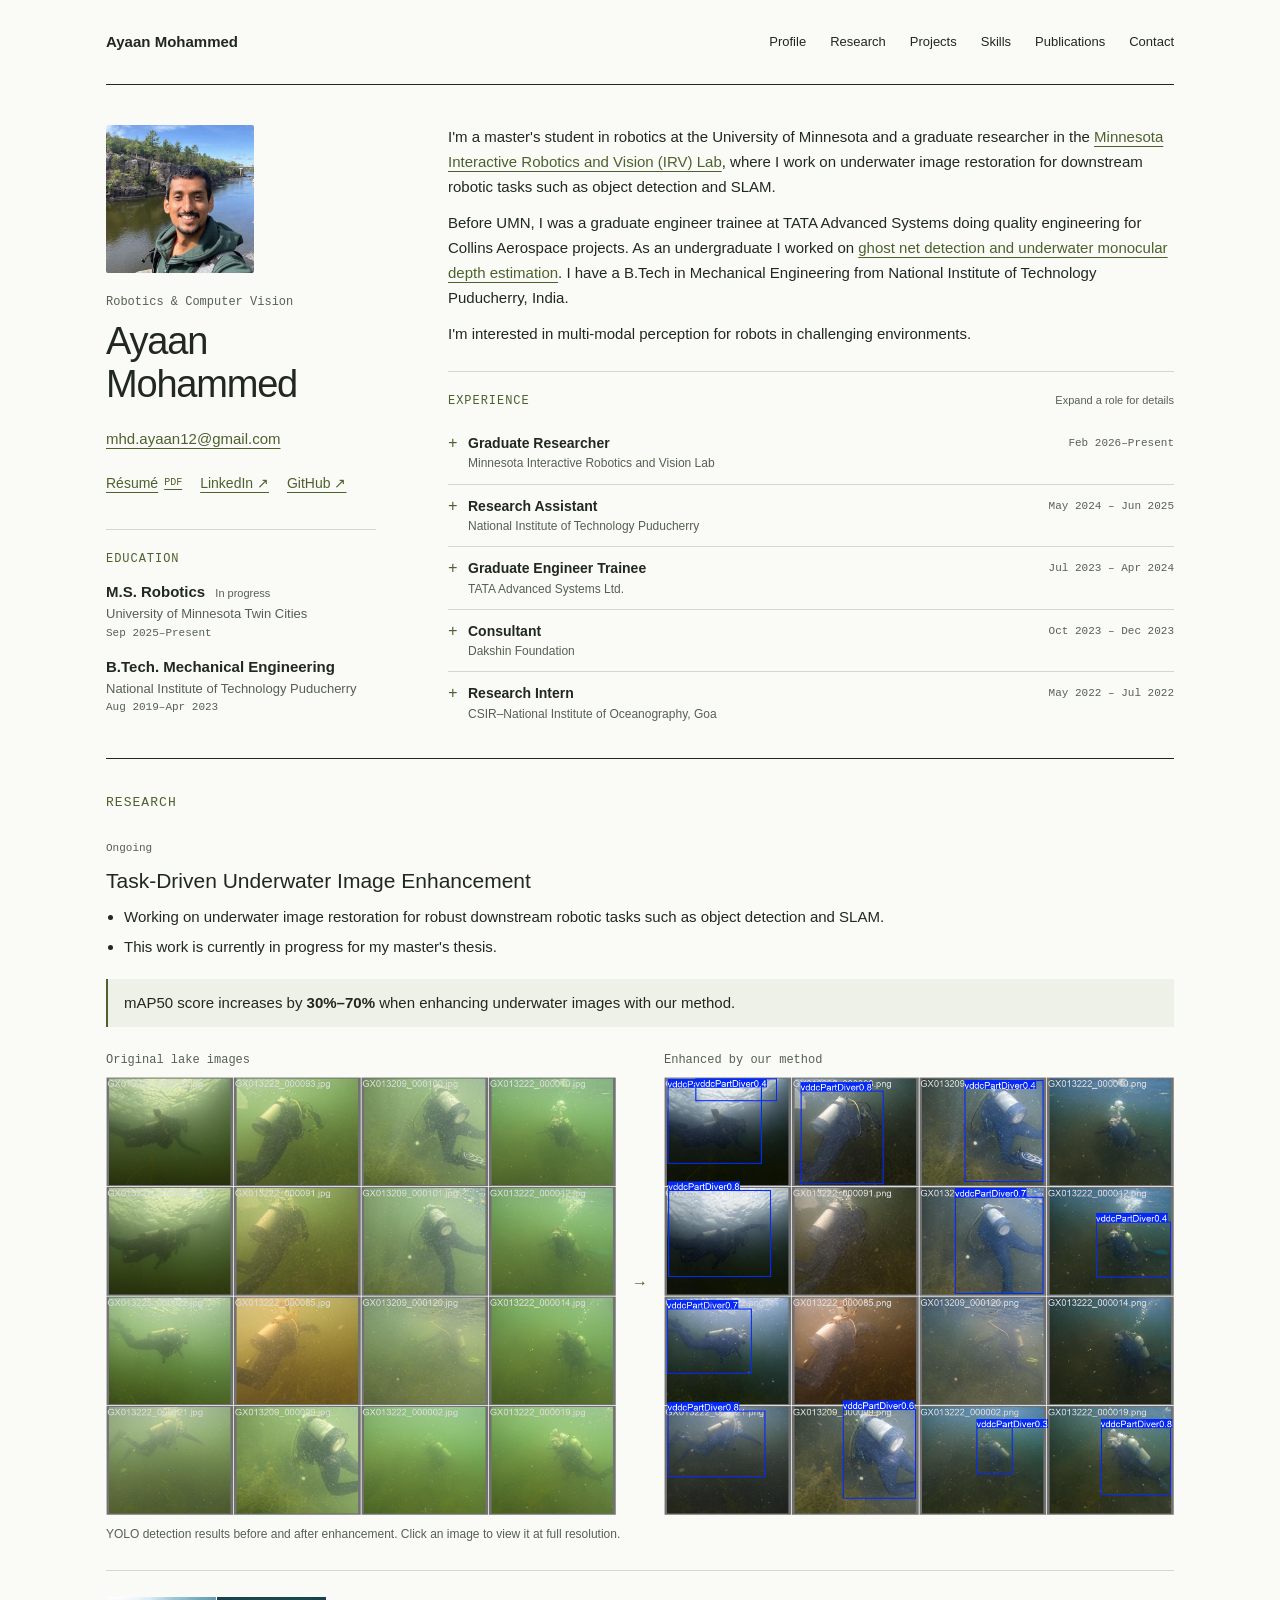
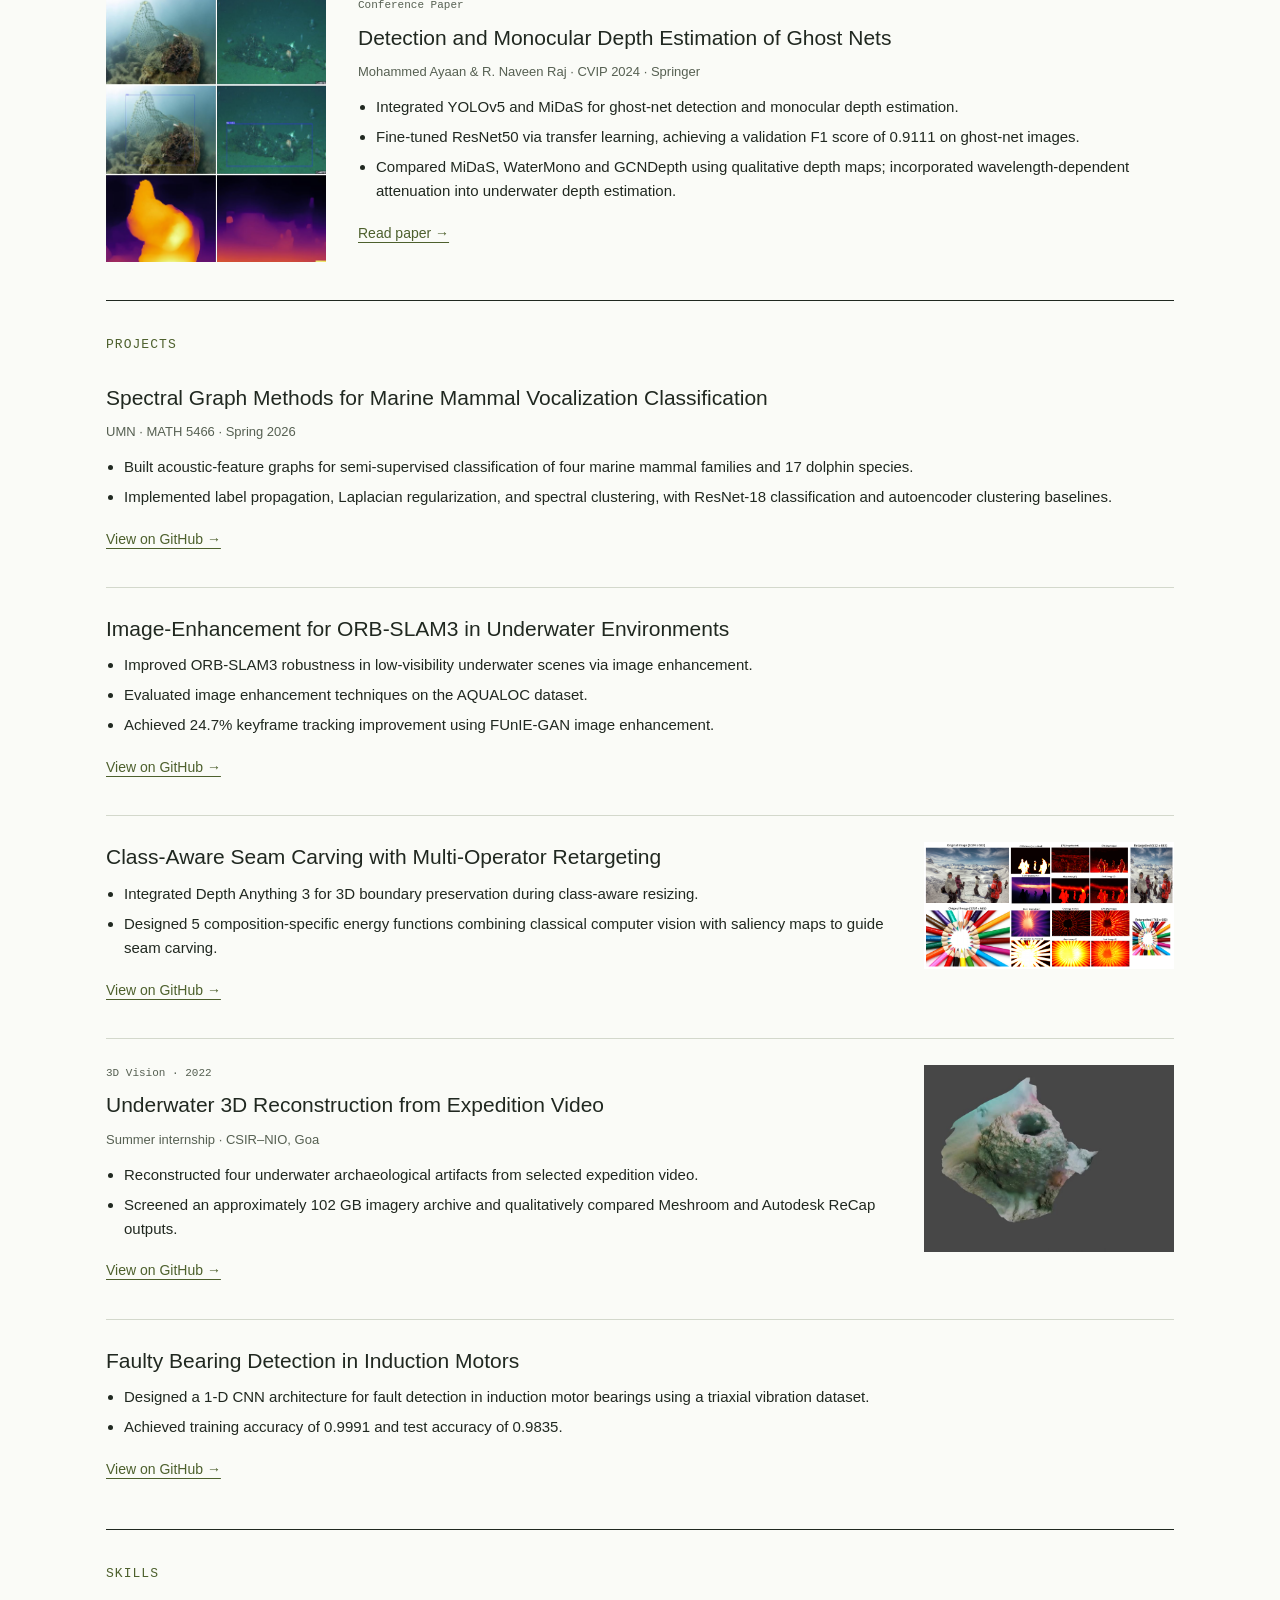
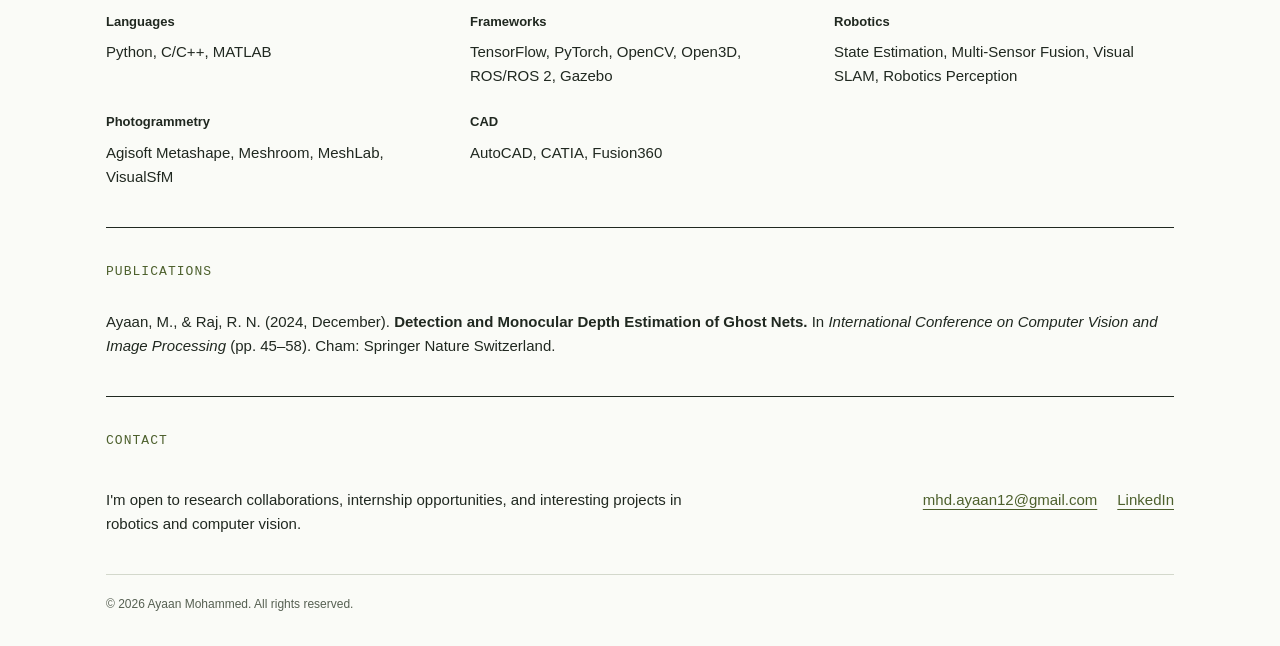
==== commit d54f5cd2: "Use GitHub README biography in portfolio profile" ====
--- a/index.html
+++ b/index.html
@@ -29,7 +29,6 @@
                 <div class="identity-copy">
                     <p class="eyebrow">Robotics &amp; Computer Vision</p>
                     <h1 id="profile-name">Ayaan Mohammed</h1>
-                    <p class="profile-intro">I study underwater perception: how image restoration can improve object detection and visual SLAM.</p>
                     <a class="profile-email" href="mailto:mhd.ayaan12@gmail.com">mhd.ayaan12@gmail.com</a>
                     <ul class="profile-links" aria-label="Profile links">
                         <li><a href="assets/profile/AyaanResume.pdf" target="_blank" rel="noopener">Résumé <span class="file-type">PDF</span></a></li>
@@ -37,8 +36,6 @@
                         <li><a href="https://github.com/mohammedayaanpb" target="_blank" rel="noopener noreferrer">GitHub ↗</a></li>
                     </ul>
                 </div>
-            </div>
-            <div class="profile-record">
                 <div class="education" id="education" aria-labelledby="education-heading">
                     <h2 id="education-heading">Education</h2>
                     <div class="education-entry">
@@ -49,6 +46,13 @@
                         <div><h3>B.Tech. Mechanical Engineering</h3><p>National Institute of Technology Puducherry</p></div>
                         <p class="record-date">Aug 2019–Apr 2023</p>
                     </div>
+                </div>
+            </div>
+            <div class="profile-record">
+                <div class="profile-intro">
+                    <p>I'm a master's student in robotics at the University of Minnesota and a graduate researcher in the <a href="https://irvlab.cs.umn.edu/">Minnesota Interactive Robotics and Vision (IRV) Lab</a>, where I work on underwater image restoration for downstream robotic tasks such as object detection and SLAM.</p>
+                    <p>Before UMN, I was a graduate engineer trainee at TATA Advanced Systems doing quality engineering for Collins Aerospace projects. As an undergraduate I worked on <a href="https://link.springer.com/chapter/10.1007/978-3-031-93703-3_4">ghost net detection and underwater monocular depth estimation</a>. I have a B.Tech in Mechanical Engineering from National Institute of Technology Puducherry, India.</p>
+                    <p>I'm interested in multi-modal perception for robots in challenging environments.</p>
                 </div>
                 <div class="experience" id="experience" aria-labelledby="experience-heading">
                     <div class="record-heading"><h2 id="experience-heading">Experience</h2><span>Expand a role for details</span></div>
--- a/assets/styles.css
+++ b/assets/styles.css
@@ -28,14 +28,15 @@
 .eyebrow, .record-date, .file-type, .card-tag, .section-heading-note { font-family: 'Courier New', monospace; }
 .eyebrow { color: var(--muted); font-size: 12px; margin-bottom: 8px; }
 h1 { font-size: clamp(30px, 3.2vw, 38px); line-height: 1.12; font-weight: 500; letter-spacing: -1.2px; }
-.profile-intro { margin-block: 16px; font-size: 15px; line-height: 1.65; }
-.profile-email { display: inline-flex; align-items: center; min-height: 44px; font-size: 15px; overflow-wrap: anywhere; }
+.profile-intro { margin-bottom: 24px; font-size: 15px; line-height: 1.65; }
+.profile-intro p + p { margin-top: 12px; }
+.profile-email { display: inline-flex; align-items: center; min-height: 44px; margin-top: 12px; font-size: 15px; overflow-wrap: anywhere; }
 .profile-links { gap: 4px 18px; }
 .profile-links a { display: inline-flex; align-items: center; gap: 6px; min-height: 44px; font-size: 14px; }
 .file-type { font-size: 10px; text-decoration: none; }
-.profile-record h2 { font: 400 12px/1.5 'Courier New', monospace; text-transform: uppercase; letter-spacing: .08em; color: var(--accent); margin-bottom: 12px; }
-.education { padding-bottom: 24px; }
-.education-entry { display: flex; align-items: baseline; justify-content: space-between; gap: 16px; margin-top: 12px; }
+.profile h2 { font: 400 12px/1.5 'Courier New', monospace; text-transform: uppercase; letter-spacing: .08em; color: var(--accent); margin-bottom: 12px; }
+.education { grid-column: 1 / -1; margin-top: 24px; padding-top: 20px; border-top: 1px solid var(--line); }
+.education-entry { margin-top: 12px; }
 .education-entry h3 { font-size: 15px; font-weight: 600; }
 .education-entry p:not(.record-date) { font-size: 13px; color: var(--muted); }
 .status { font-size: 11px; font-weight: 400; color: var(--muted); margin-left: 6px; white-space: nowrap; }
@@ -55,7 +56,6 @@
 .experience-description ul { padding-left: 18px; }
 .experience-description li + li { margin-top: 6px; }
 .experience-description a { display: inline-flex; align-items: center; min-height: 44px; }
-.explore-work { grid-column: 1 / -1; display: flex; justify-content: space-between; align-items: center; min-height: 44px; margin-top: 24px; font: 12px/1.5 'Courier New', monospace; text-decoration: none; color: var(--muted); }
 main > section:not(.profile), .section-bg-inner { padding-block: 34px 38px; border-top: 1px solid var(--ink); }
 main > section > h2, .section-bg-inner > h2 { font: 400 13px/1.5 'Courier New', monospace; text-transform: uppercase; letter-spacing: .08em; color: var(--accent); margin-bottom: 28px; }
 .cards { display: grid; grid-template-columns: minmax(0, 1fr); }
@@ -111,7 +111,7 @@
     .portrait { width: 116px; height: 116px; margin: 0; }
     h1 { font-size: 34px; }
     .profile-record { margin-top: 28px; }
-    .education-entry { display: flex; }
+    .education-entry { display: flex; align-items: baseline; justify-content: space-between; gap: 16px; }
     .experience-entry summary { grid-template-columns: 10px minmax(0, 1fr) auto; }
     .experience-entry .record-date { grid-column: auto; padding-top: 3px; }
     .research-card { grid-template-columns: 160px minmax(0, 1fr); gap: 24px; }
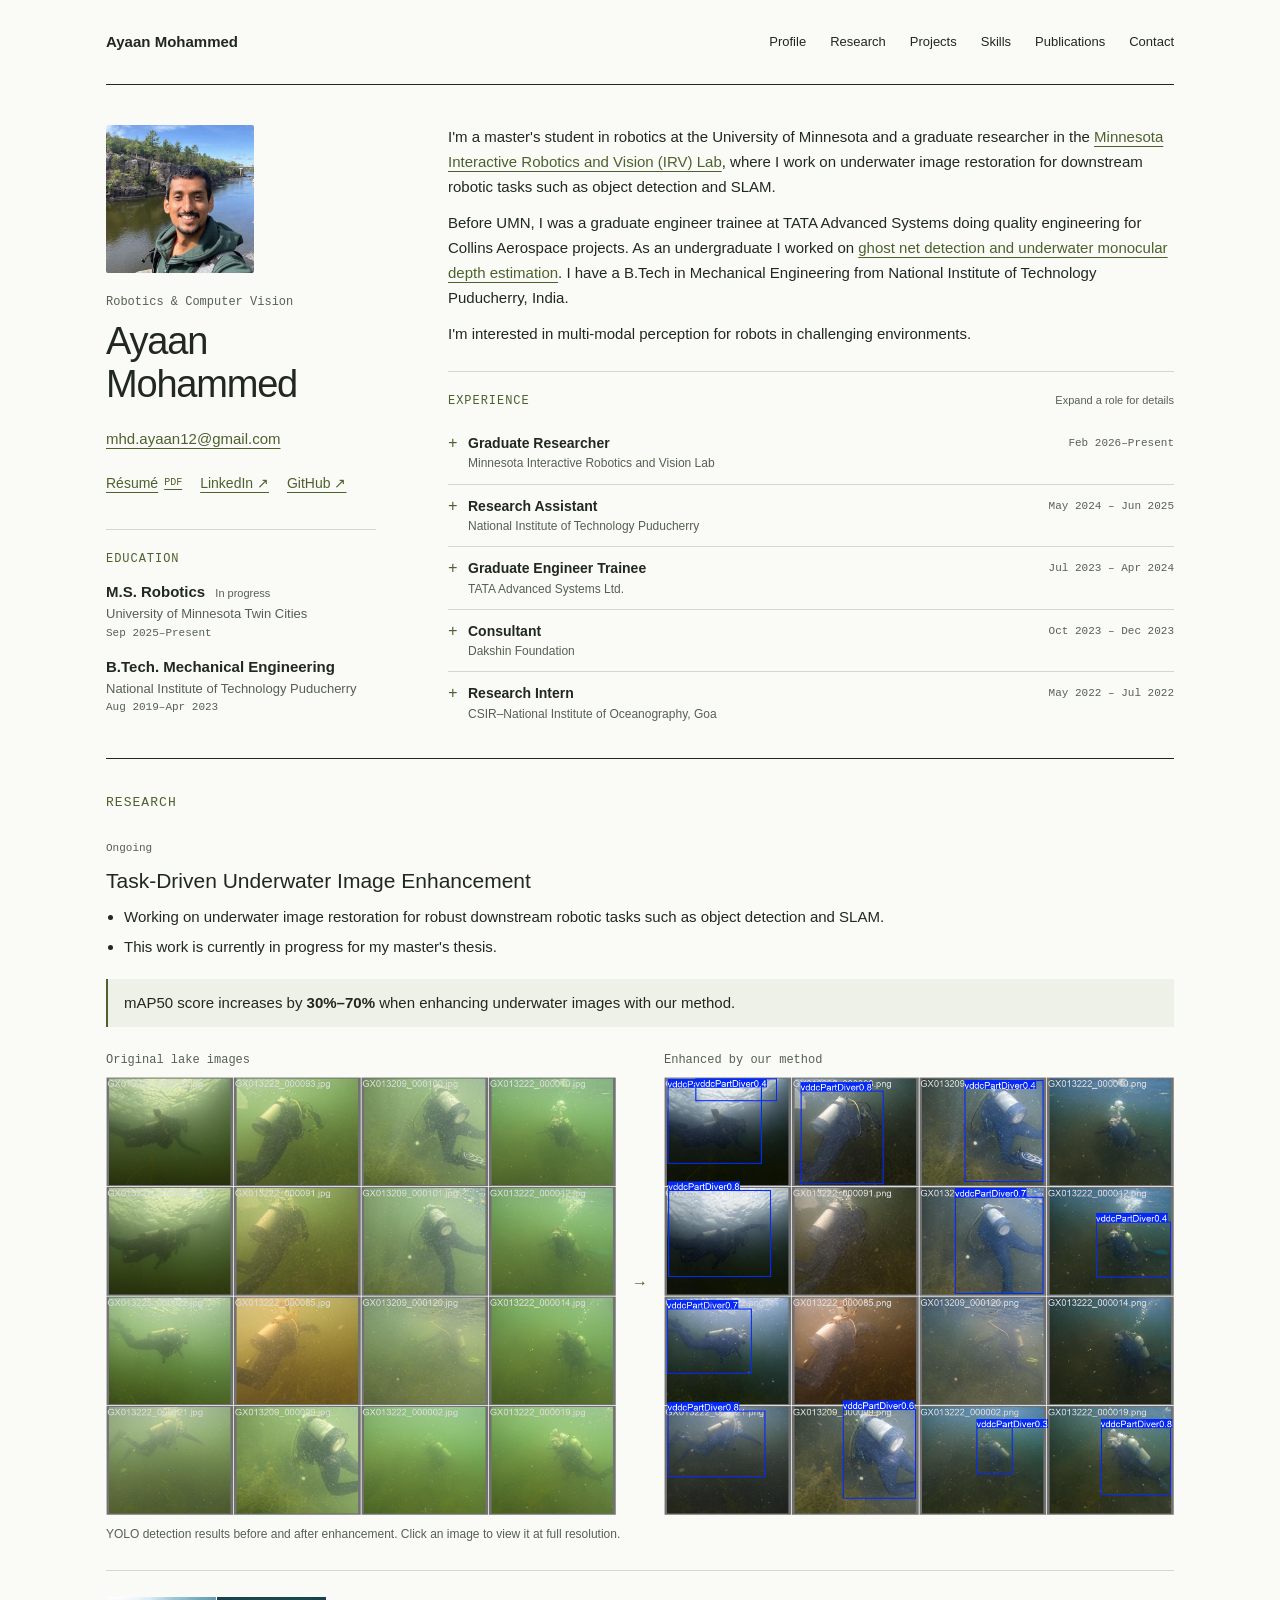
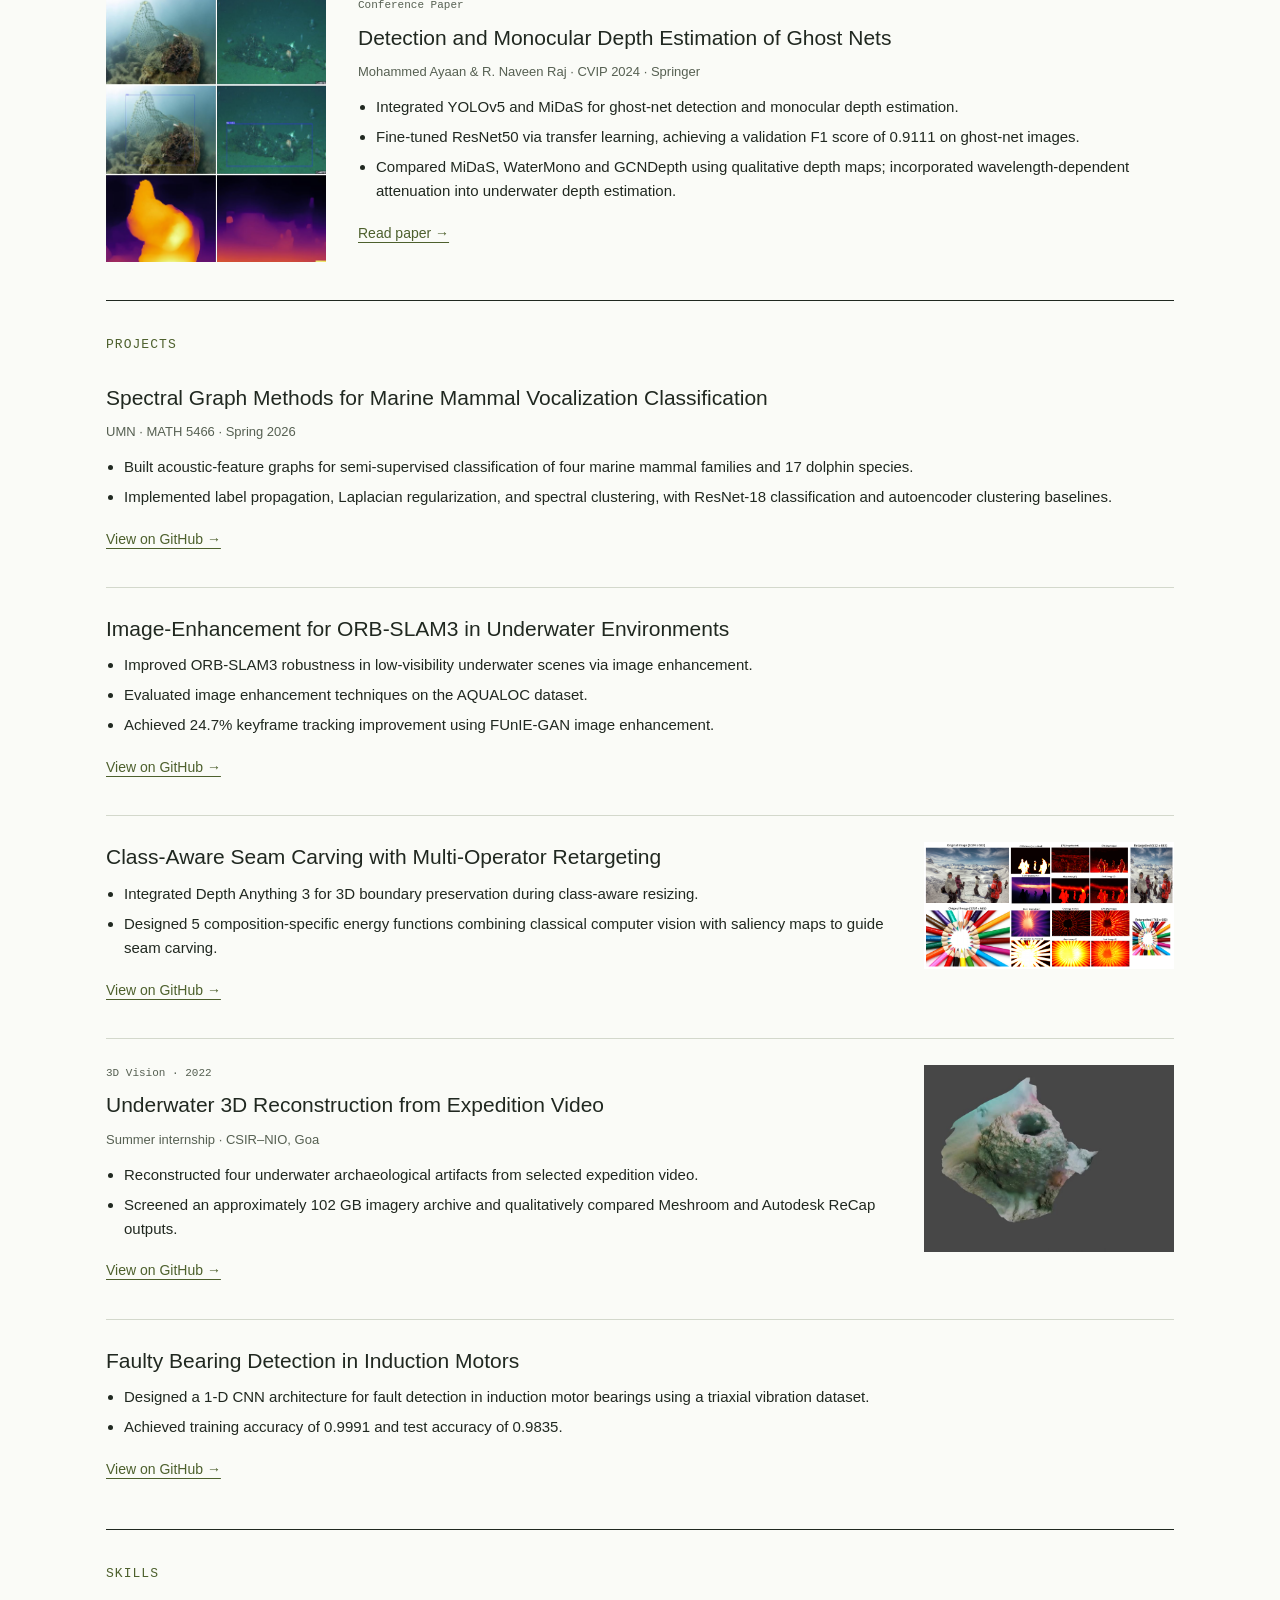
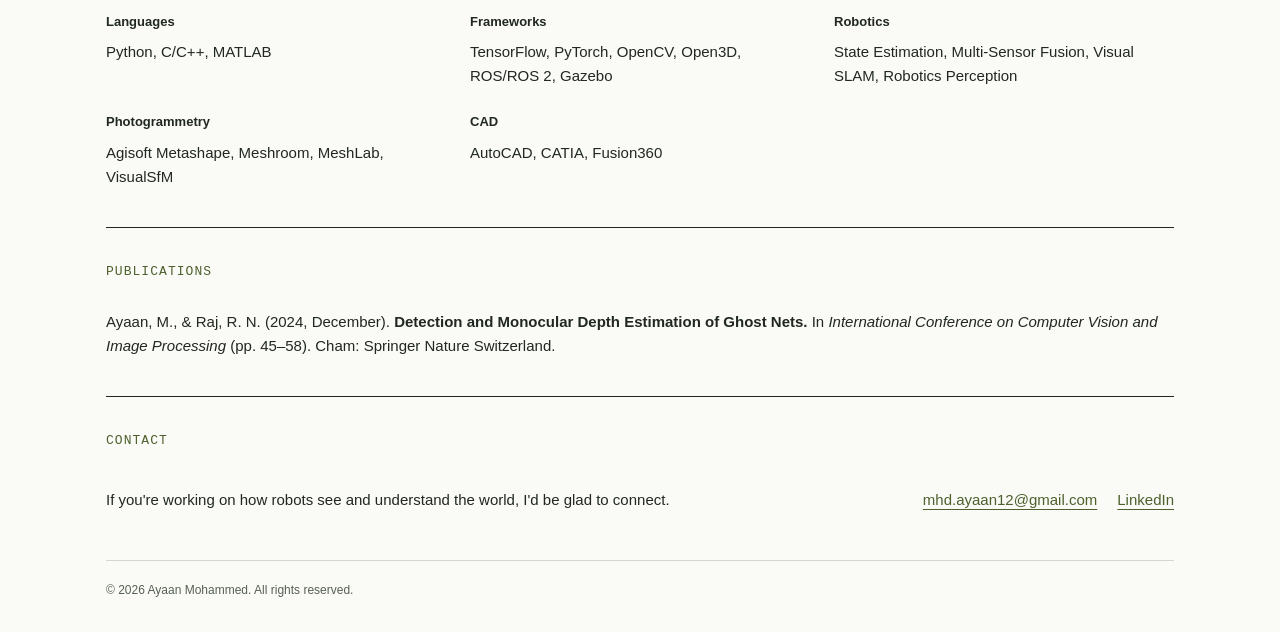
==== commit 5448cd3b: "Use conversational invitation in contact section" ====
--- a/index.html
+++ b/index.html
@@ -244,7 +244,7 @@
     <section id="contact">
         <h2>Contact</h2>
         <div class="contact-center">
-            <p>I'm open to research collaborations, internship opportunities, and interesting projects in robotics and computer vision.</p>
+            <p>If you're working on how robots see and understand the world, I'd be glad to connect.</p>
             <div class="contact-links">
                 <a href="mailto:mhd.ayaan12@gmail.com" class="btn">mhd.ayaan12@gmail.com</a>
                 <a href="https://linkedin.com/in/ayaan12" class="btn btn-outline" target="_blank" rel="noopener noreferrer">LinkedIn</a>
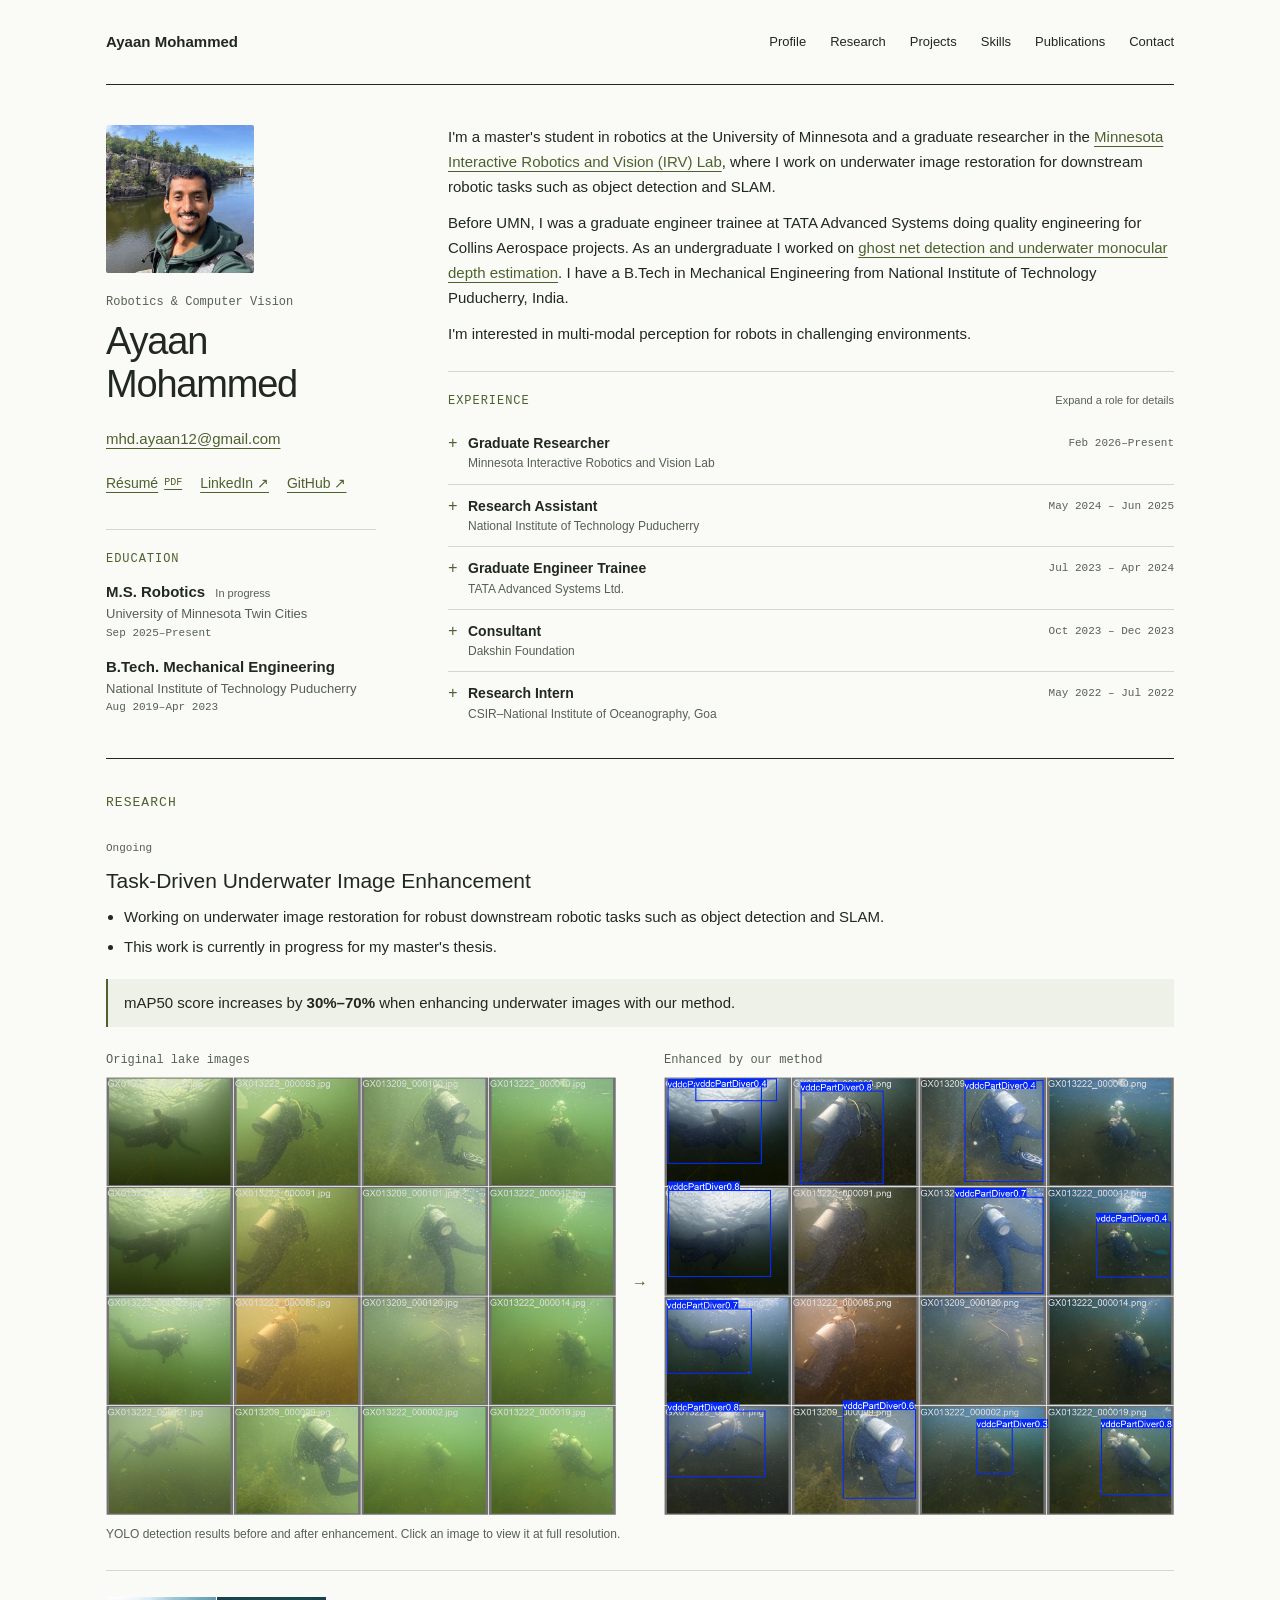
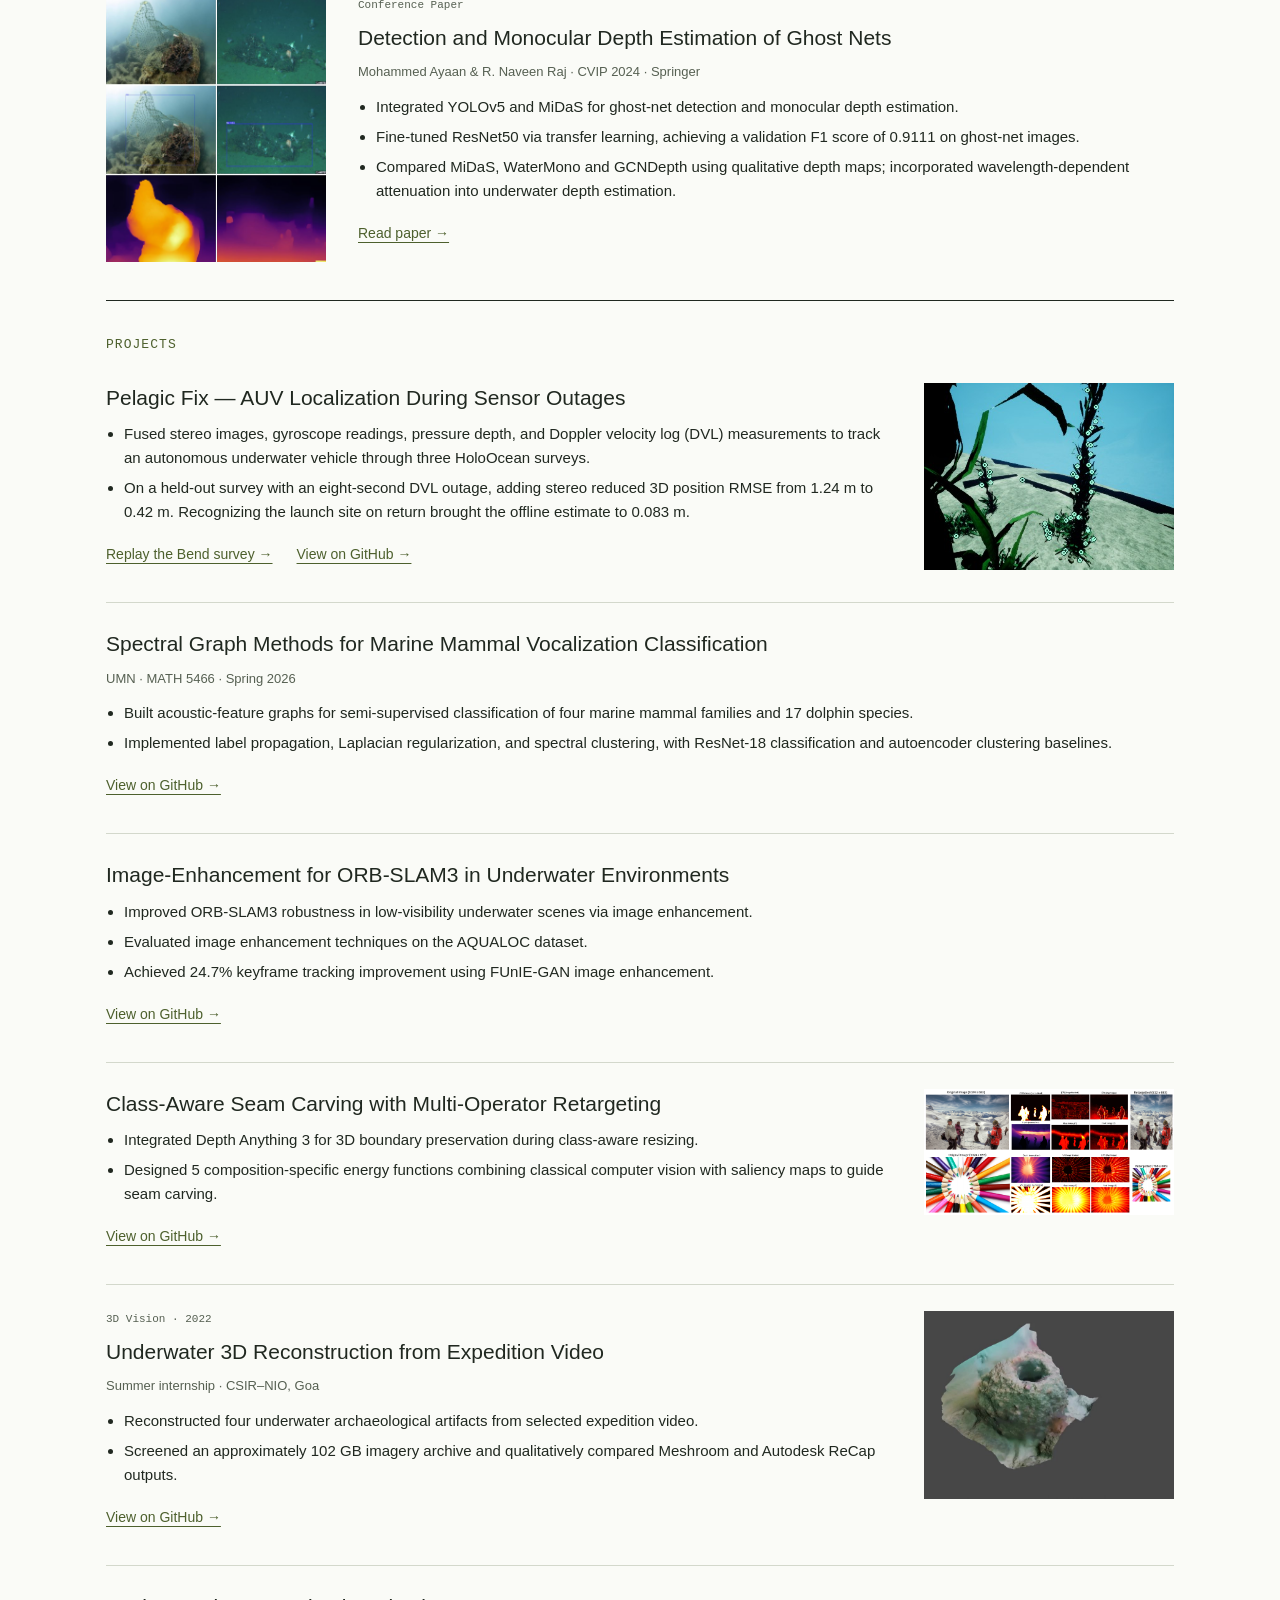
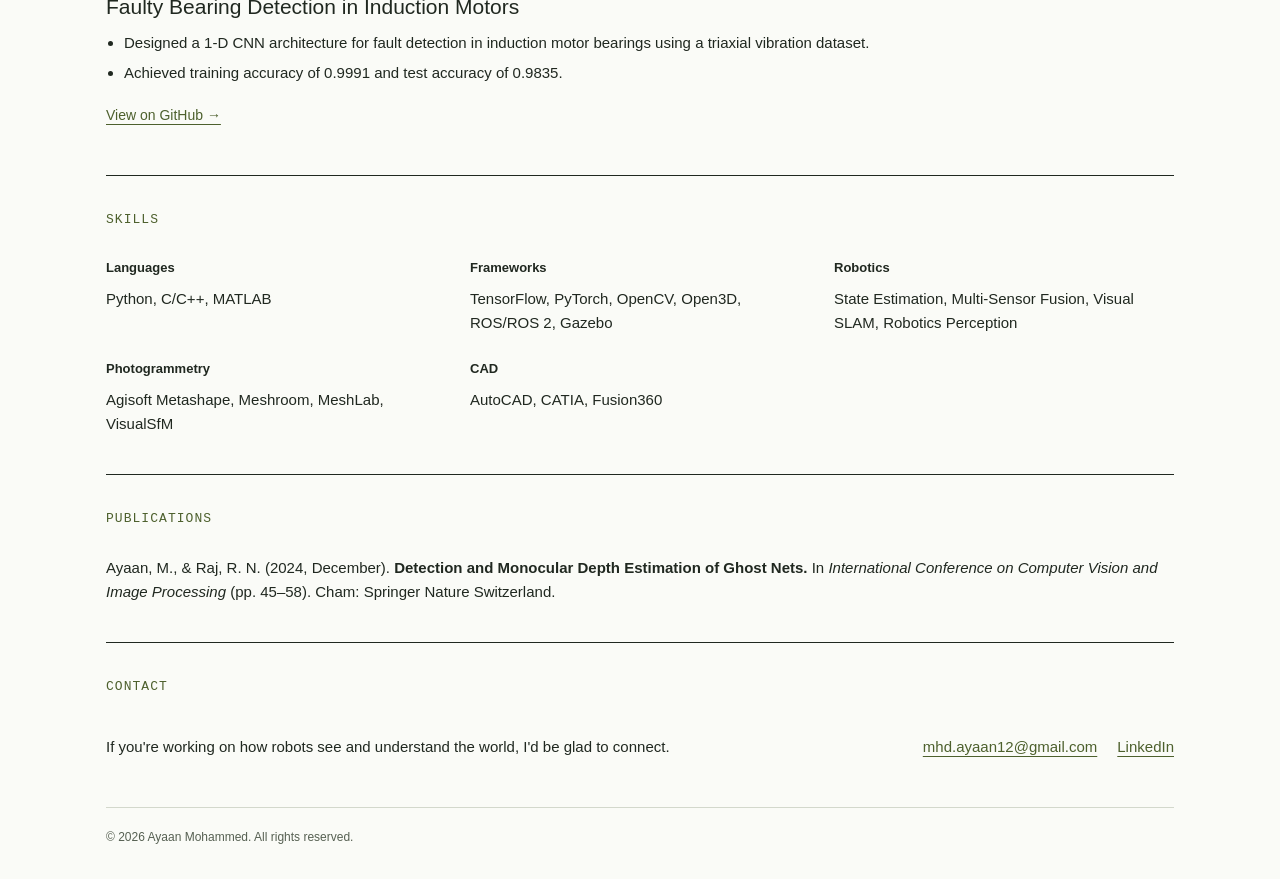
==== commit 4c009cef: "Add Pelagic Fix and its interactive survey replay to the portfolio" ====
--- a/index.html
+++ b/index.html
@@ -149,6 +149,20 @@
         <div class="section-bg-inner" id="projects">
             <h2>Projects</h2>
             <div class="cards">
+                <article class="card" id="pelagic-fix" aria-labelledby="pelagic-fix-title">
+                    <a href="projects/pelagic-fix/" aria-label="Open the interactive Bend survey replay">
+                        <img class="project-image" src="assets/pelagic-fix/bend-stereo-tracking.jpg" alt="Seafloor and kelp in a simulated underwater camera frame, with circles marking features used to estimate motion" width="400" height="300" loading="lazy" decoding="async">
+                    </a>
+                    <h3 id="pelagic-fix-title">Pelagic Fix &mdash; AUV Localization During Sensor Outages</h3>
+                    <ul>
+                        <li>Fused stereo images, gyroscope readings, pressure depth, and Doppler velocity log (DVL) measurements to track an autonomous underwater vehicle through three HoloOcean surveys.</li>
+                        <li>On a held-out survey with an eight-second DVL outage, adding stereo reduced 3D position RMSE from 1.24 m to 0.42 m. Recognizing the launch site on return brought the offline estimate to 0.083 m.</li>
+                    </ul>
+                    <div class="project-actions">
+                        <a class="project-link" href="projects/pelagic-fix/">Replay the Bend survey &rarr;</a>
+                        <a class="project-link" href="https://github.com/mohammedayaanpb/Pelagic-Fix">View on GitHub &rarr;</a>
+                    </div>
+                </article>
                 <article class="card" id="marine-mammal-classification">
                     <h3>Spectral Graph Methods for Marine Mammal Vocalization Classification</h3>
                     <p class="meta">UMN &middot; MATH 5466 &middot; Spring 2026</p>
--- a/assets/styles.css
+++ b/assets/styles.css
@@ -81,6 +81,7 @@
 .research-card:hover h3, .research-card:focus-visible h3 { text-decoration: underline; text-underline-offset: 5px; }
 .research-image { width: 100%; height: auto; display: block; }
 .project-link { display: inline-flex; min-height: 44px; align-items: center; font-size: 14px; margin-top: 8px; color: var(--accent); text-decoration: underline; }
+.project-actions { display: flex; flex-wrap: wrap; column-gap: 24px; }
 #projects .card { display: grid; grid-template-columns: minmax(0, 1fr) 250px; gap: 0 36px; }
 #projects .card > * { grid-column: 1 / -1; }
 #projects .card:has(.project-image) > * { grid-column: 1; }
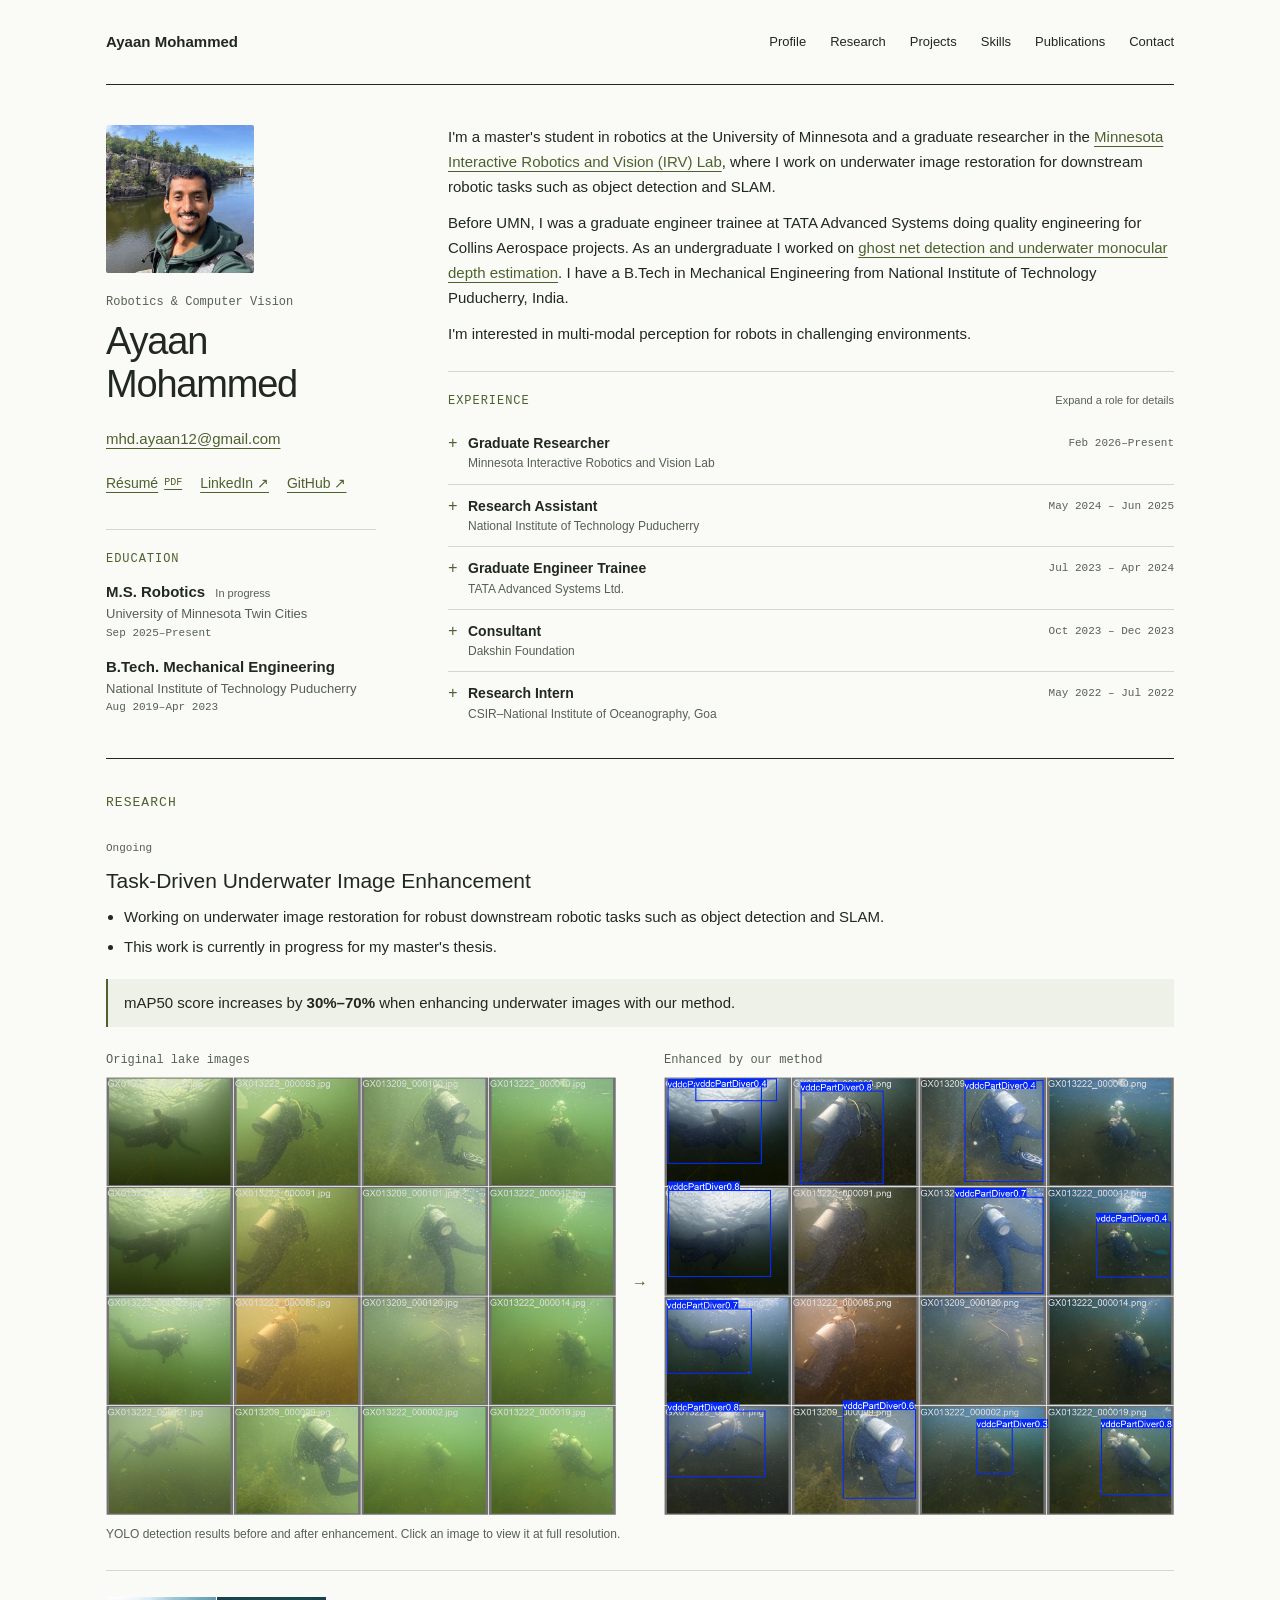
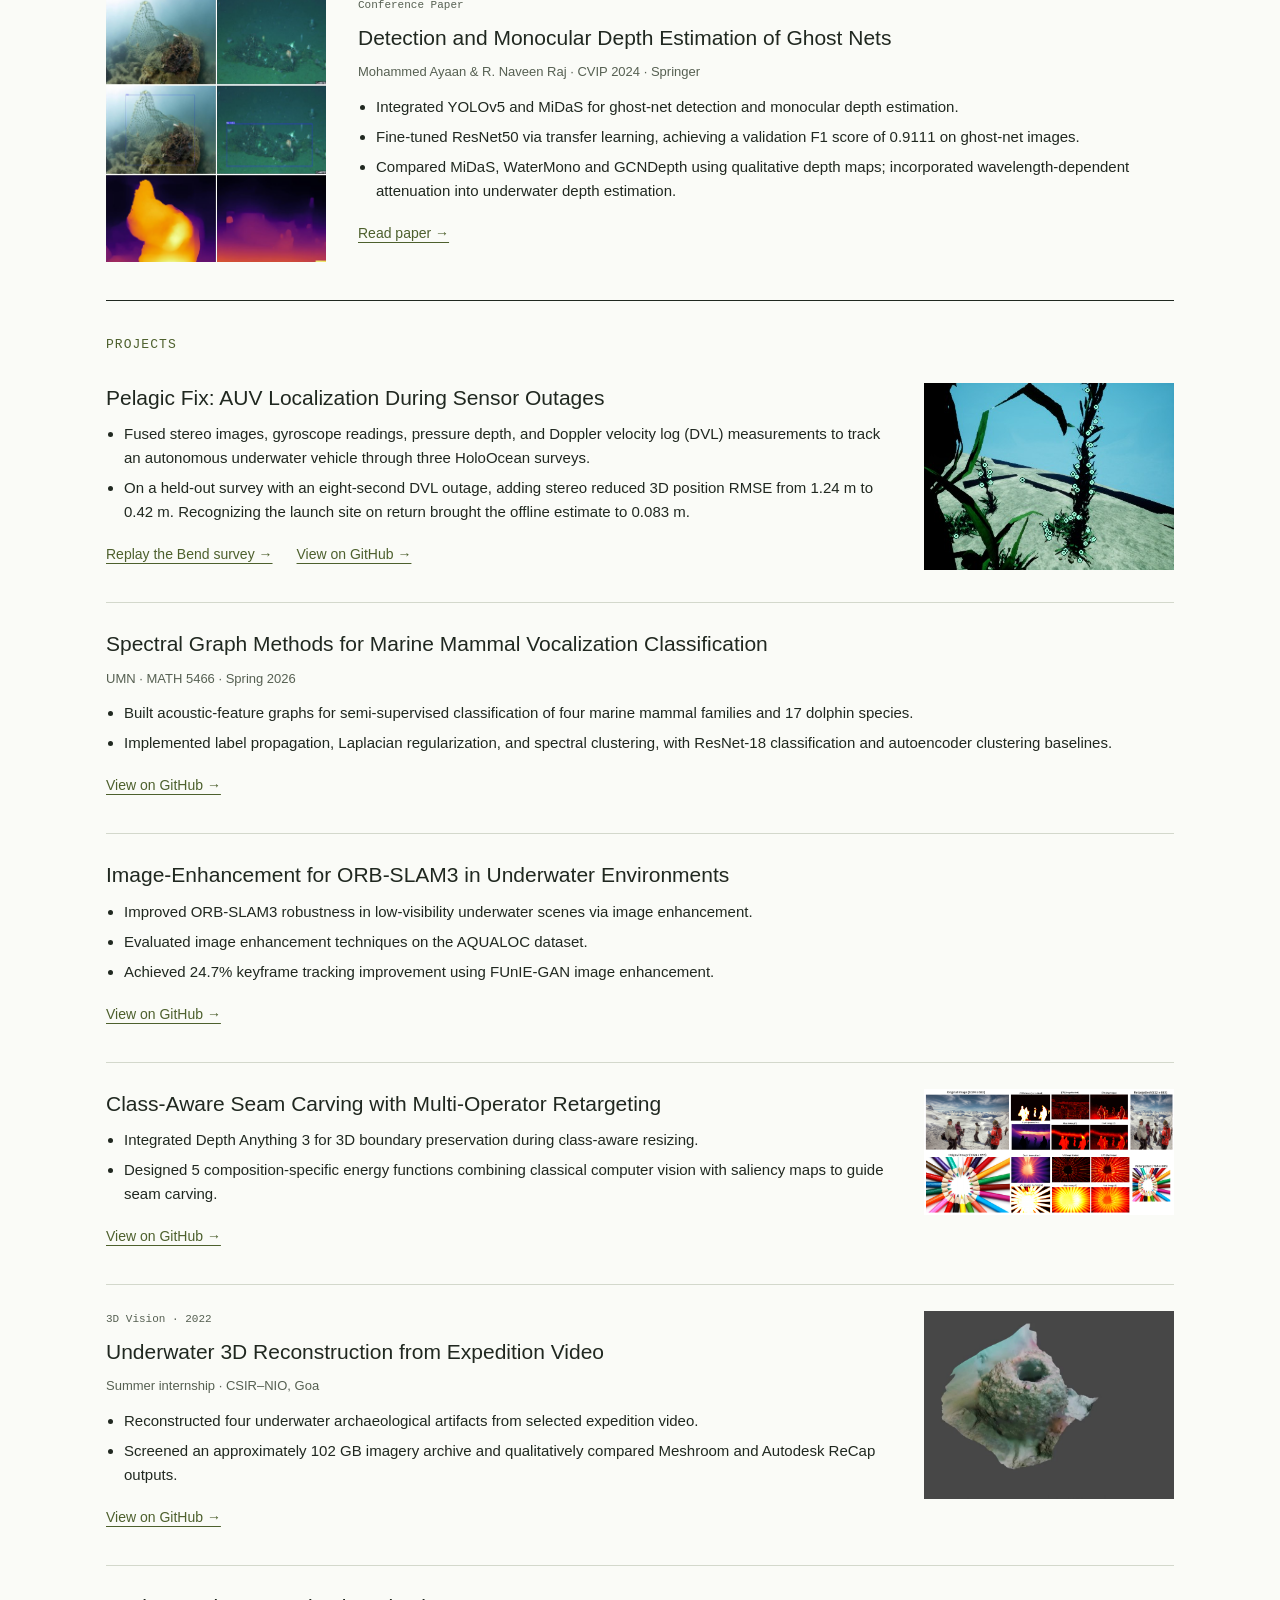
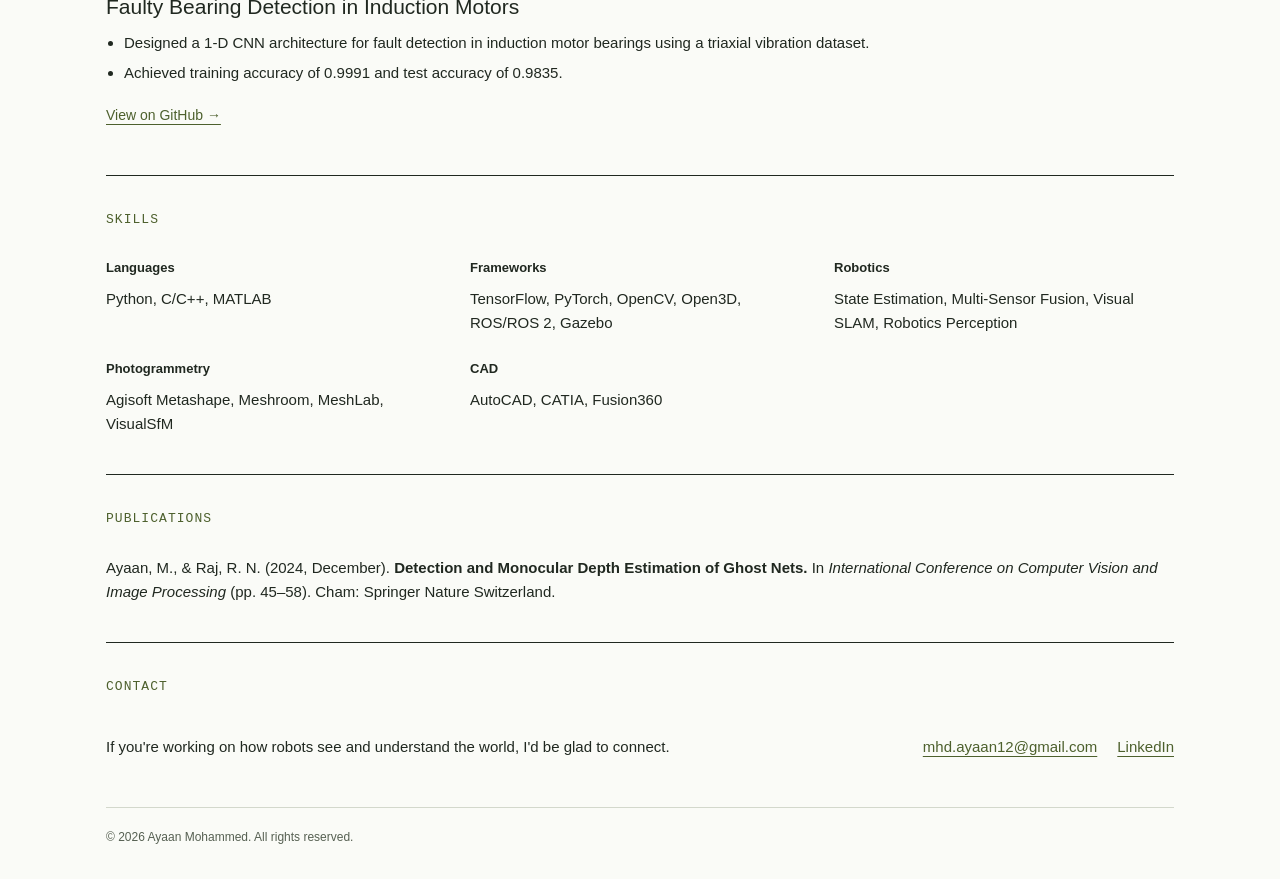
==== commit 7d192248: "Use a colon in the Pelagic Fix portfolio heading" ====
--- a/index.html
+++ b/index.html
@@ -153,7 +153,7 @@
                     <a href="projects/pelagic-fix/" aria-label="Open the interactive Bend survey replay">
                         <img class="project-image" src="assets/pelagic-fix/bend-stereo-tracking.jpg" alt="Seafloor and kelp in a simulated underwater camera frame, with circles marking features used to estimate motion" width="400" height="300" loading="lazy" decoding="async">
                     </a>
-                    <h3 id="pelagic-fix-title">Pelagic Fix &mdash; AUV Localization During Sensor Outages</h3>
+                    <h3 id="pelagic-fix-title">Pelagic Fix: AUV Localization During Sensor Outages</h3>
                     <ul>
                         <li>Fused stereo images, gyroscope readings, pressure depth, and Doppler velocity log (DVL) measurements to track an autonomous underwater vehicle through three HoloOcean surveys.</li>
                         <li>On a held-out survey with an eight-second DVL outage, adding stereo reduced 3D position RMSE from 1.24 m to 0.42 m. Recognizing the launch site on return brought the offline estimate to 0.083 m.</li>
